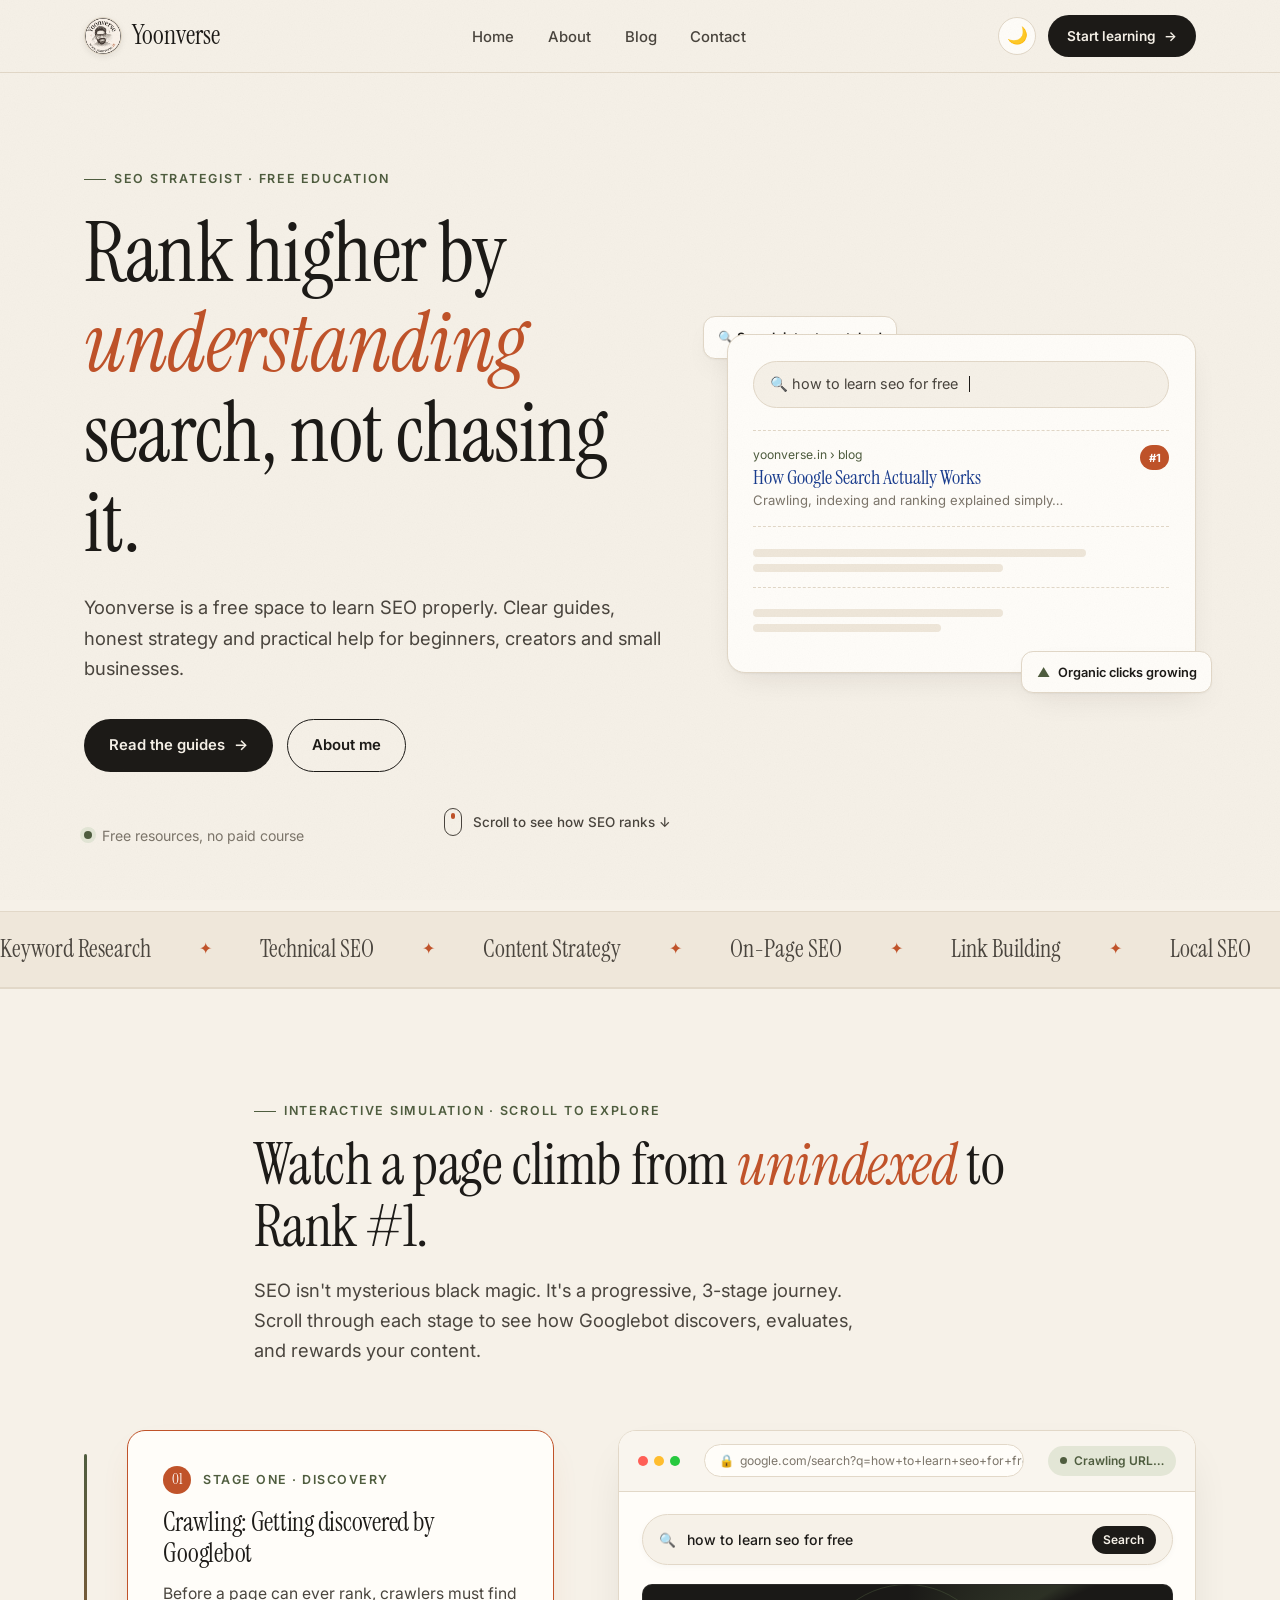
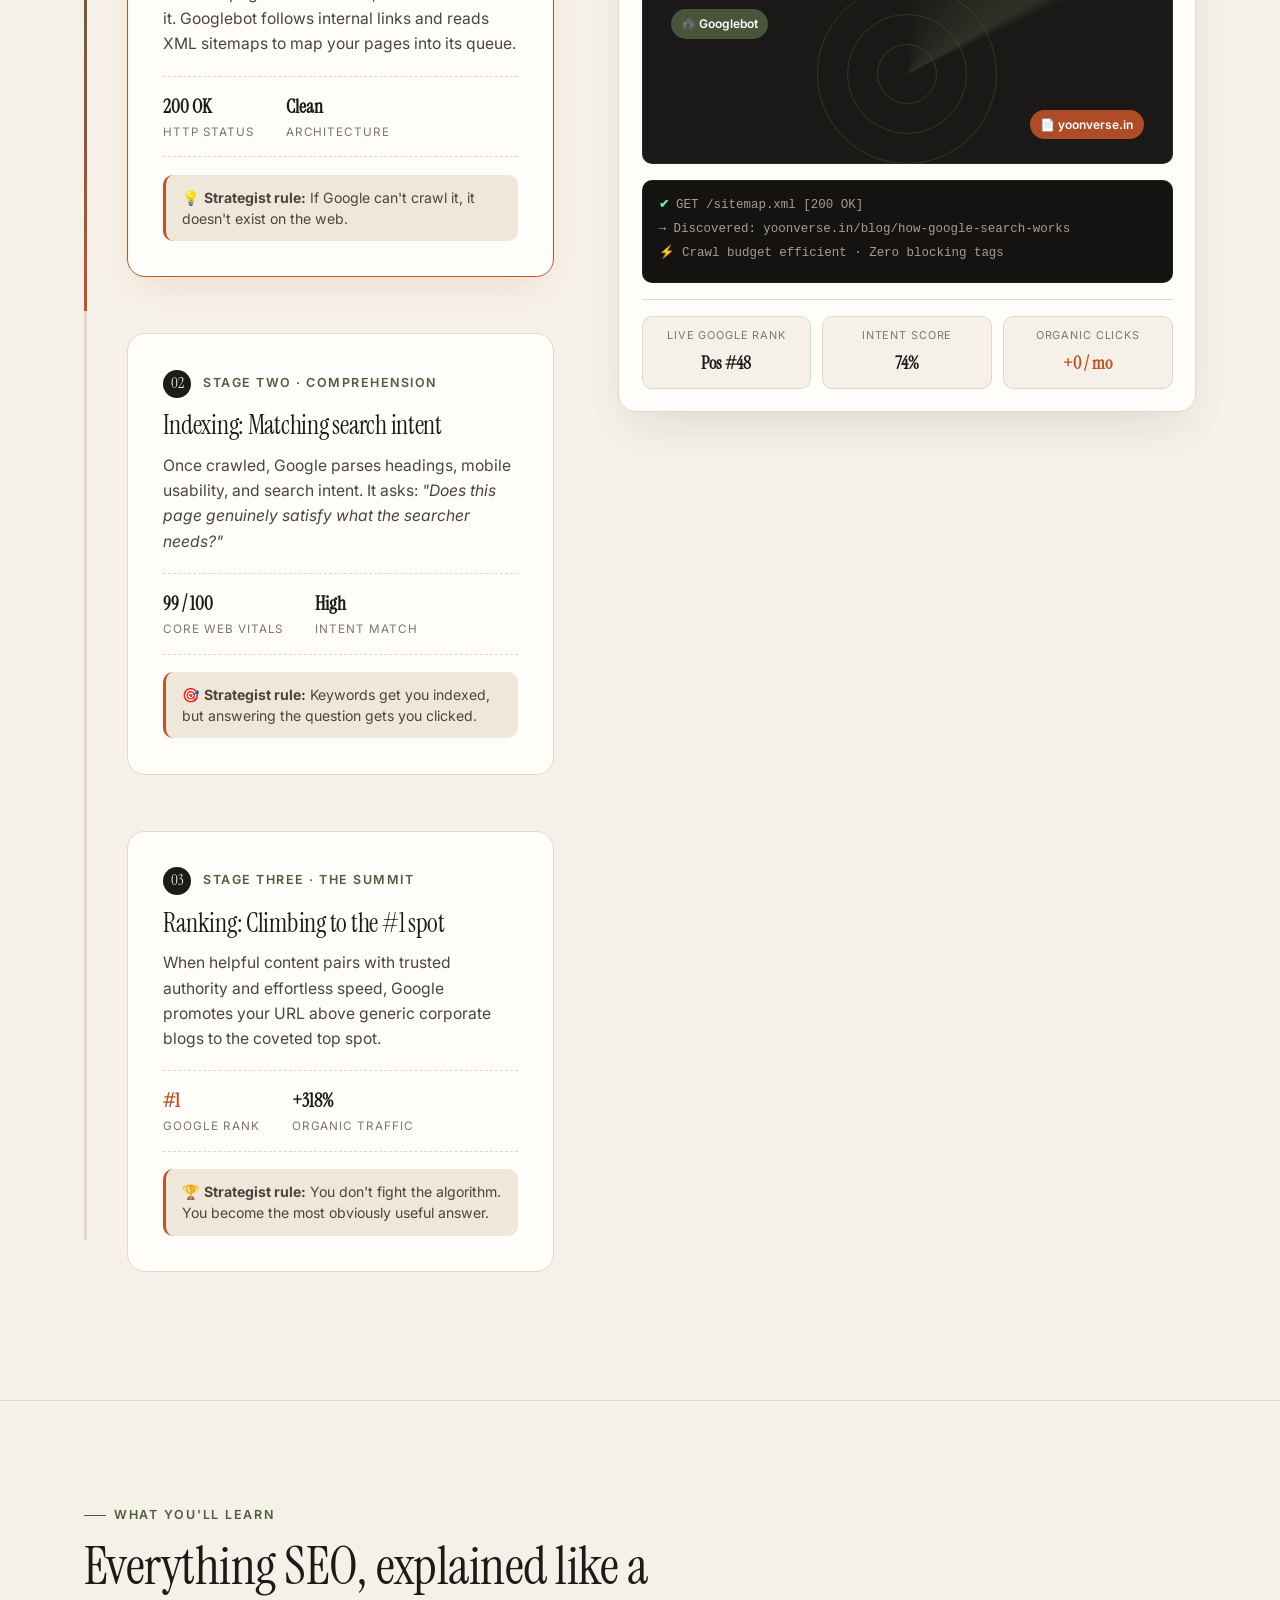
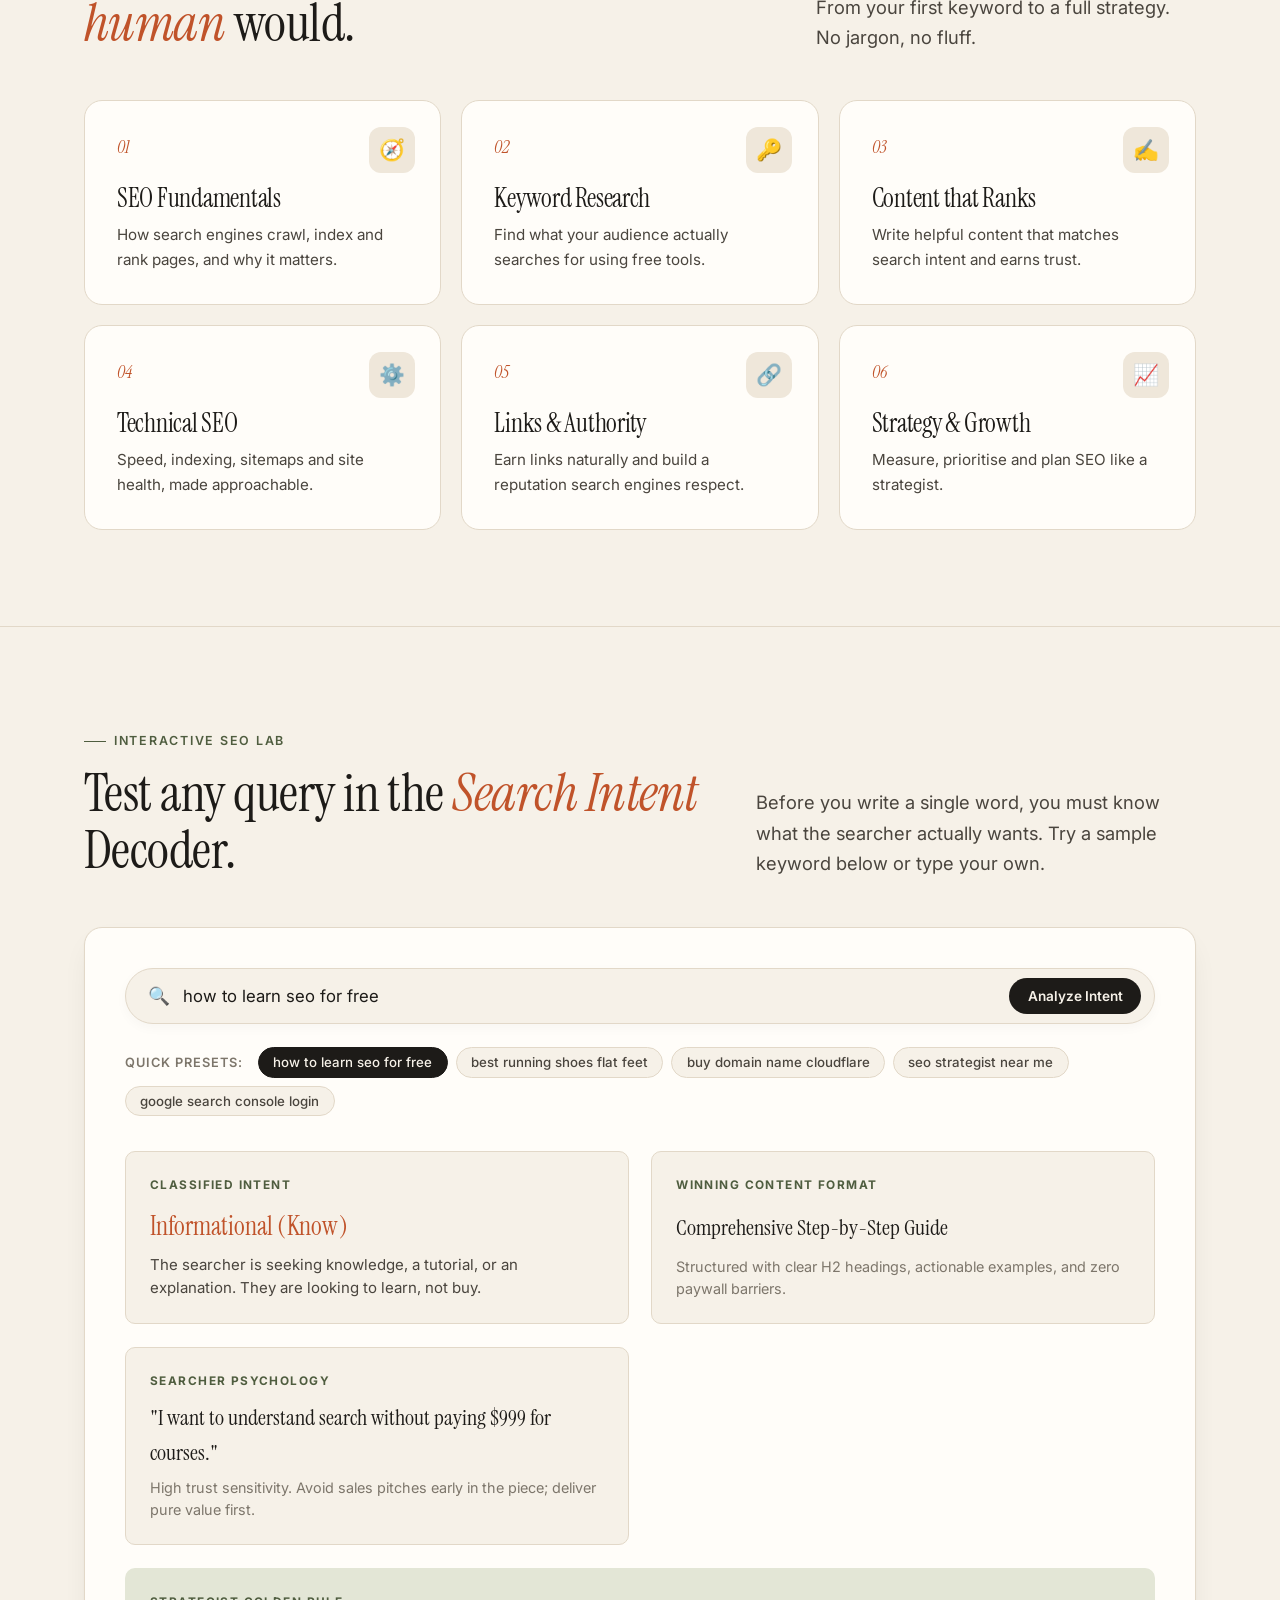
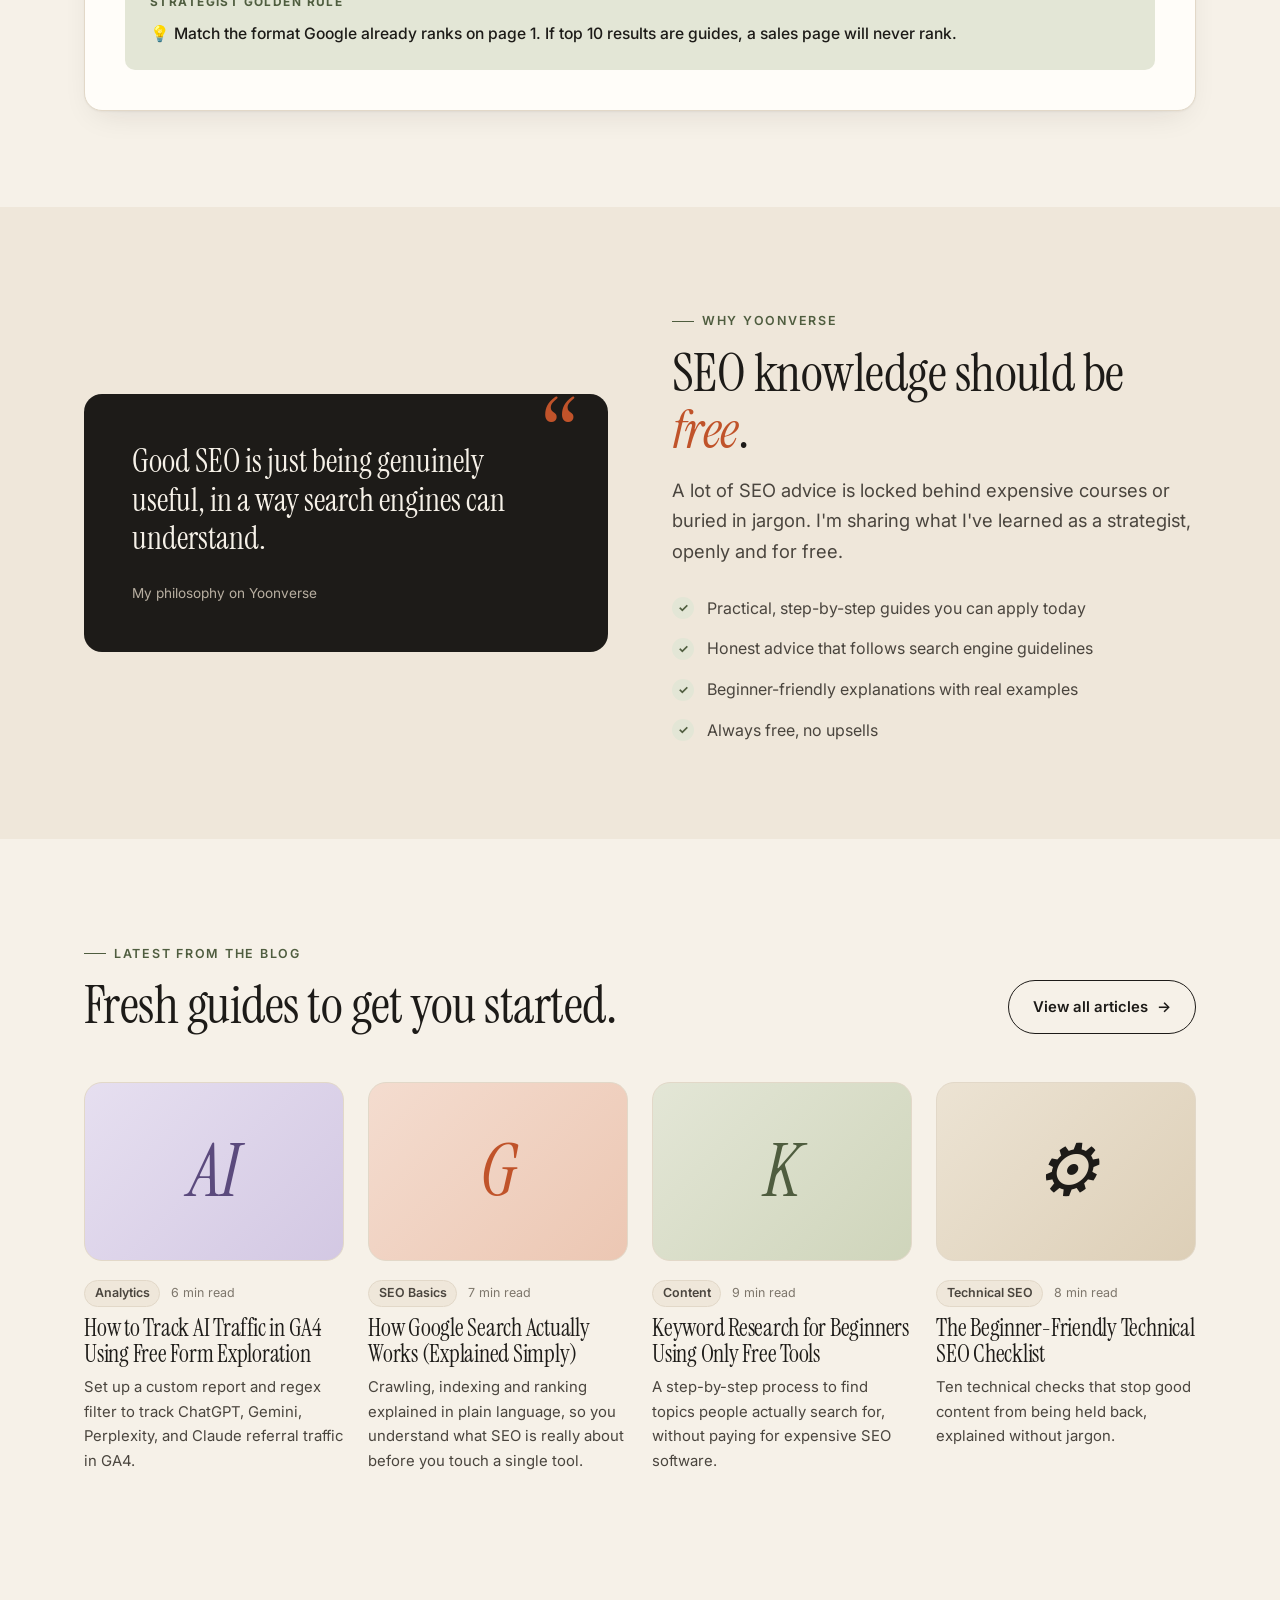
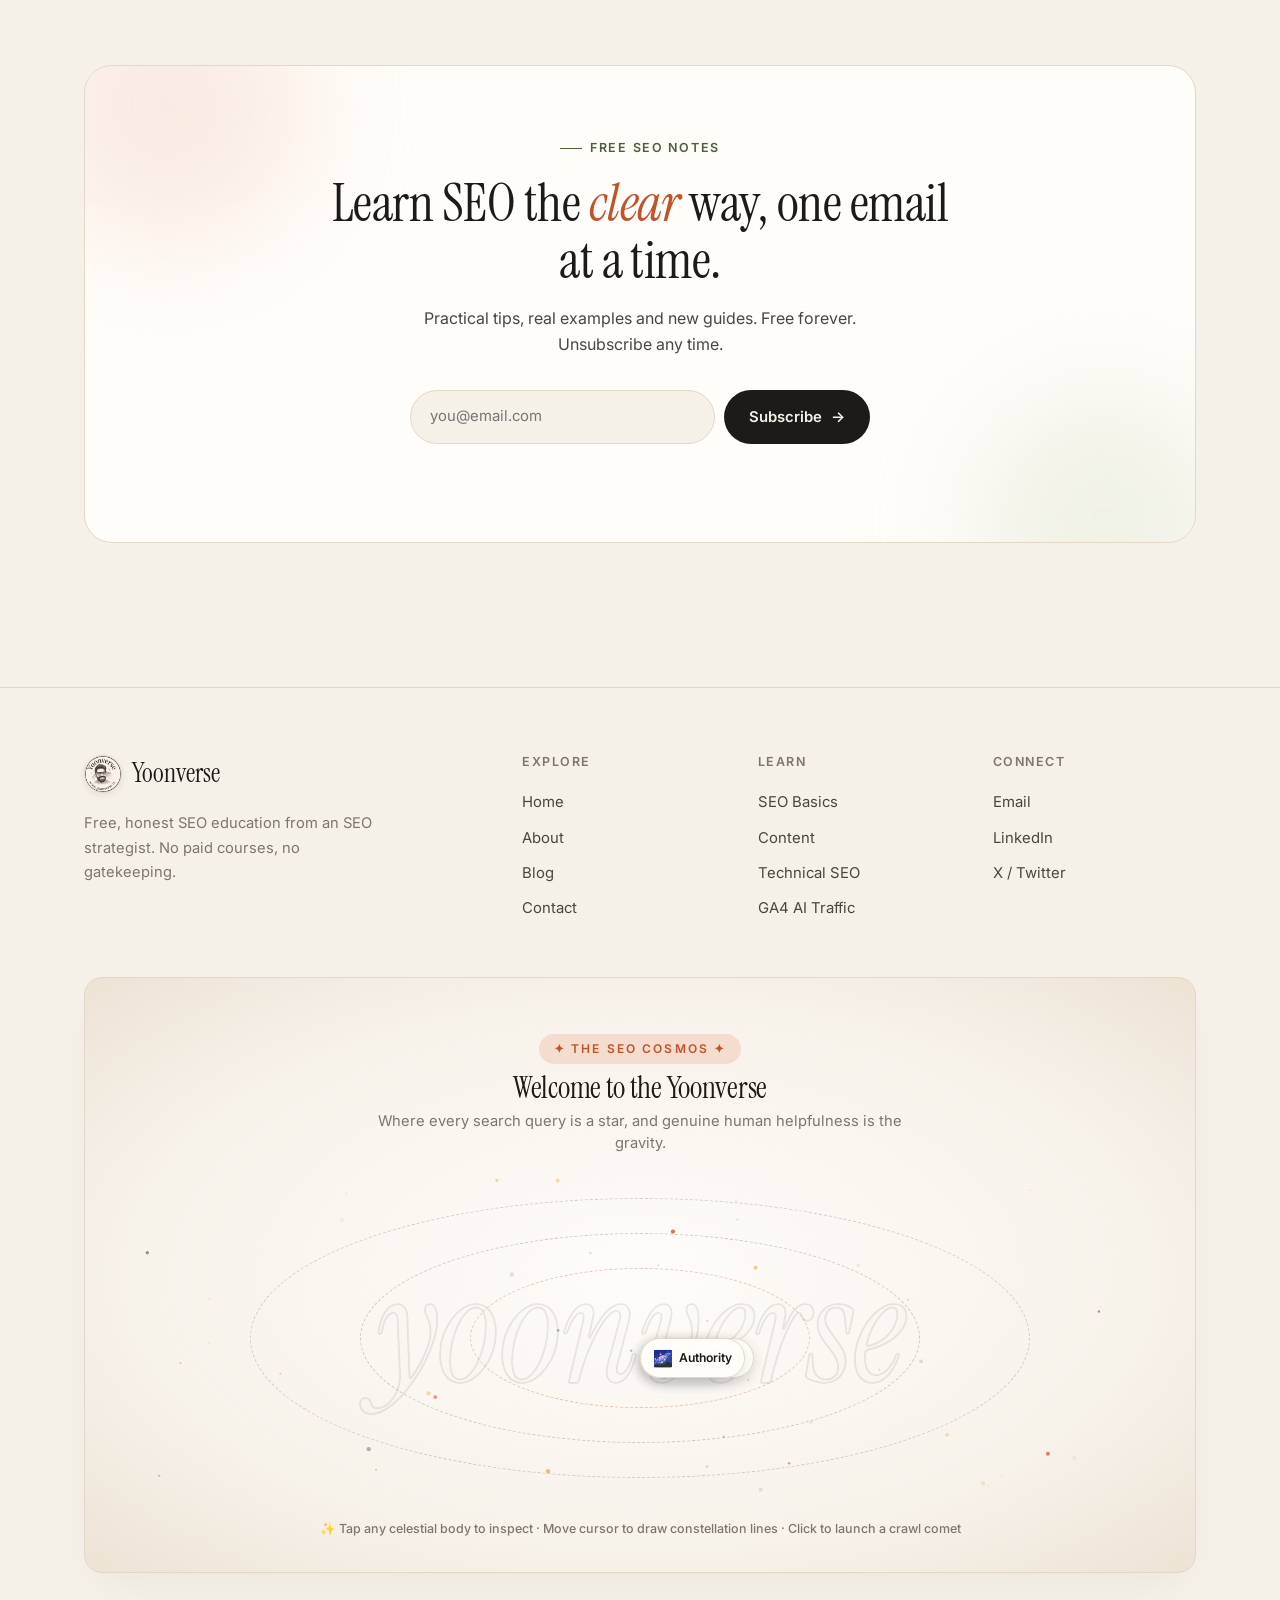
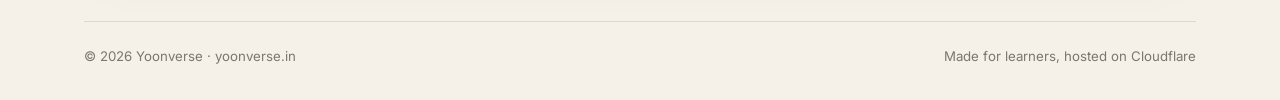
==== index.html @ f1d1ea91 "Yoonverse site with GA4 AI traffic guide" ====
<!DOCTYPE html>
<html lang="en">

<head>
  <meta charset="UTF-8">
  <meta name="viewport" content="width=device-width, initial-scale=1.0">
  <title>Yoonverse | Free SEO Education by an SEO Strategist</title>
  <meta name="description"
    content="Learn SEO for free with clear, practical guides on keyword research, content, technical SEO and strategy from an SEO strategist.">
  <link rel="canonical" href="https://yoonverse.in/">
  <meta name="robots" content="index, follow">
  <meta name="theme-color" content="#f6f1e8">
  <meta property="og:type" content="website">
  <meta property="og:site_name" content="Yoonverse">
  <meta property="og:title" content="Yoonverse | Free SEO Education by an SEO Strategist">
  <meta property="og:description"
    content="Learn SEO for free with clear, practical guides on keyword research, content, technical SEO and strategy from an SEO strategist.">
  <meta property="og:url" content="https://yoonverse.in/">
  <meta name="twitter:card" content="summary_large_image">
  <link rel="icon" href="/favicon.ico" sizes="any">
  <link rel="icon" href="/favicon-32x32.png" type="image/png">
  <link rel="apple-touch-icon" href="/apple-touch-icon.png">
  <meta property="og:image" content="https://yoonverse.in/yoonverse.png">
  <link rel="preconnect" href="https://fonts.googleapis.com">
  <link rel="preconnect" href="https://fonts.gstatic.com" crossorigin>
  <link
    href="https://fonts.googleapis.com/css2?family=Instrument+Serif:ital@0;1&family=Inter:wght@400;500;600;700&display=swap"
    rel="stylesheet">
  <link rel="stylesheet" href="/style.css?v=3.0">
  <script>(function () { try { const t = localStorage.getItem('yoonverse_theme'); if (t === 'dark' || (!t && window.matchMedia('(prefers-color-scheme:dark)').matches)) { document.documentElement.setAttribute('data-theme', 'dark'); } } catch (e) { } })();</script>
  <script
    type="application/ld+json">{"@context":"https://schema.org","@type":"WebSite","name":"Yoonverse","url":"https://yoonverse.in","description":"Free SEO education and guides."}</script>
</head>

<body>
  <header class="site-header">
    <nav class="container nav" aria-label="Main">
      <a href="/" class="logo" id="logo"><img src="/yoonverse.webp" alt="Yoonverse" class="logo-img" width="38"
          height="38"
          style="width:38px;height:38px;max-width:38px;max-height:38px;border-radius:50%;object-fit:cover;display:inline-block;vertical-align:middle;border:1px solid var(--line);box-shadow:0 2px 6px rgba(29,27,24,.08);">Yoonverse</a>
      <ul class="nav-links">
        <li><a href="/">Home</a></li>
        <li><a href="/about">About</a></li>
        <li><a href="/blog/">Blog</a></li>
        <li><a href="/contact">Contact</a></li>
        <li class="mobile-cta-item"><a href="/blog/" class="mobile-menu-cta">Start learning →</a></li>
      </ul>
      <div class="nav-actions">
        <button class="theme-btn" id="themeBtn" aria-label="Toggle dark mode" title="Toggle theme"><span
            class="theme-icon">🌙</span></button>
        <a href="/blog/" class="btn btn-dark btn-sm" id="nav-cta">Start learning <span class="arrow">→</span></a>
        <button class="menu-btn" aria-label="Open menu" aria-expanded="false"><span></span><span></span></button>
      </div>
    </nav>
  </header>
  <main>
    <section class="hero">
      <div class="container hero-grid">
        <div>
          <span class="eyebrow reveal">SEO strategist · Free education</span>
          <h1 class="reveal d1">Rank higher by <em class="accent">understanding</em> search, not chasing it.</h1>
          <p class="lead reveal d2">Yoonverse is a free space to learn SEO properly. Clear guides, honest strategy and
            practical help for beginners, creators and small businesses.</p>
          <div class="hero-actions reveal d3">
            <a href="/blog/" class="btn btn-dark" id="hero-read-btn">Read the guides <span class="arrow">→</span></a>
            <a href="/about" class="btn btn-line" id="hero-about-btn">About me</a>
          </div>
          <div class="hero-subrow reveal d3">
            <p class="hero-note"><span class="dot-live"></span>Free resources, no paid course</p>
            <a href="#how-seo-works" class="hero-scroll-cue" id="heroScrollCue">
              <span class="cue-pill"><span class="cue-dot"></span></span>
              <span>Scroll to see how SEO ranks ↓</span>
            </a>
          </div>
        </div>
        <div class="reveal d2" style="position:relative">
          <div class="float-chip c1" id="floatChip1">🔍 Search intent: matched</div>
          <div class="serp" id="heroSerp" aria-hidden="true">
            <div class="serp-search">🔍 how to learn seo for free<span class="cursor"></span></div>
            <div class="serp-result top"><span class="rank-badge">#1</span>
              <div class="serp-url">yoonverse.in › blog</div>
              <div class="serp-title">How Google Search Actually Works</div>
              <div class="serp-desc">Crawling, indexing and ranking explained simply…</div>
            </div>
            <div class="serp-result">
              <div class="serp-bar w80"></div>
              <div class="serp-bar w60"></div>
            </div>
            <div class="serp-result">
              <div class="serp-bar w60"></div>
              <div class="serp-bar w45"></div>
            </div>
          </div>
          <div class="float-chip c2" id="floatChip2"><span class="up">▲</span> Organic clicks growing</div>
        </div>
      </div>
    </section>

    <div class="marquee" aria-hidden="true">
      <div class="marquee-track">
        <span>Keyword Research</span><span>Technical SEO</span><span>Content Strategy</span><span>On-Page
          SEO</span><span>Link Building</span><span>Local SEO</span><span>Search Console</span><span>Core Web
          Vitals</span><span>Keyword Research</span><span>Technical SEO</span><span>Content Strategy</span><span>On-Page
          SEO</span><span>Link Building</span><span>Local SEO</span><span>Search Console</span><span>Core Web
          Vitals</span>
      </div>
    </div>

    <!-- ---------- INTERACTIVE SCROLL JOURNEY ---------- -->
    <section class="scroll-journey" id="how-seo-works">
      <div class="container journey-intro">
        <div class="journey-header reveal">
          <span class="eyebrow">Interactive Simulation · Scroll to explore</span>
          <h2>Watch a page climb from <em class="accent">unindexed</em> to Rank #1.</h2>
          <p class="lead">SEO isn't mysterious black magic. It's a progressive, 3-stage journey. Scroll through each
            stage to see how Googlebot discovers, evaluates, and rewards your content.</p>
        </div>
      </div>

      <div class="journey-wrapper">
        <div class="container journey-sticky-grid">
          <!-- Left side: Narrative steps that scroll past -->
          <div class="journey-steps" id="journeySteps">
            <div class="journey-progress-rail" aria-hidden="true">
              <div class="journey-progress-bar" id="journeyRailBar"></div>
            </div>

            <div class="journey-step is-active" data-step="1">
              <div class="step-badge-row">
                <span class="step-num-badge">01</span>
                <span class="step-label">Stage One · Discovery</span>
              </div>
              <h3>Crawling: Getting discovered by Googlebot</h3>
              <p>Before a page can ever rank, crawlers must find it. Googlebot follows internal links and reads XML
                sitemaps to map your pages into its queue.</p>
              <div class="step-stats">
                <div class="step-stat"><span class="stat-val">200 OK</span><span class="stat-lbl">HTTP Status</span>
                </div>
                <div class="step-stat"><span class="stat-val">Clean</span><span class="stat-lbl">Architecture</span>
                </div>
              </div>
              <div class="step-takeaway">💡 <strong>Strategist rule:</strong> If Google can't crawl it, it doesn't exist
                on the web.</div>
            </div>

            <div class="journey-step" data-step="2">
              <div class="step-badge-row">
                <span class="step-num-badge">02</span>
                <span class="step-label">Stage Two · Comprehension</span>
              </div>
              <h3>Indexing: Matching search intent</h3>
              <p>Once crawled, Google parses headings, mobile usability, and search intent. It asks: <em>"Does this page
                  genuinely satisfy what the searcher needs?"</em></p>
              <div class="step-stats">
                <div class="step-stat"><span class="stat-val">99 / 100</span><span class="stat-lbl">Core Web
                    Vitals</span></div>
                <div class="step-stat"><span class="stat-val">High</span><span class="stat-lbl">Intent Match</span>
                </div>
              </div>
              <div class="step-takeaway">🎯 <strong>Strategist rule:</strong> Keywords get you indexed, but answering
                the question gets you clicked.</div>
            </div>

            <div class="journey-step" data-step="3">
              <div class="step-badge-row">
                <span class="step-num-badge">03</span>
                <span class="step-label">Stage Three · The Summit</span>
              </div>
              <h3>Ranking: Climbing to the #1 spot</h3>
              <p>When helpful content pairs with trusted authority and effortless speed, Google promotes your URL above
                generic corporate blogs to the coveted top spot.</p>
              <div class="step-stats">
                <div class="step-stat highlight"><span class="stat-val">#1</span><span class="stat-lbl">Google
                    Rank</span></div>
                <div class="step-stat"><span class="stat-val">+318%</span><span class="stat-lbl">Organic Traffic</span>
                </div>
              </div>
              <div class="step-takeaway">🏆 <strong>Strategist rule:</strong> You don't fight the algorithm. You become
                the most obviously useful answer.</div>
            </div>
          </div>

          <!-- Right side: Sticky interactive mockup that transforms smoothly as you scroll -->
          <div class="journey-sticky-viewport">
            <div class="sim-card" id="simCard" data-stage="1">
              <!-- Window Chrome -->
              <div class="sim-header">
                <div class="sim-dots"><span></span><span></span><span></span></div>
                <div class="sim-address-bar">
                  <span class="sim-lock">🔒</span>
                  <span class="sim-host">google.com/search?q=how+to+learn+seo+for+free</span>
                </div>
                <div class="sim-status-pill" id="simStatusPill">
                  <span class="pulse-dot"></span> <span id="simStatusText">Crawling URL…</span>
                </div>
              </div>

              <!-- Simulation Body -->
              <div class="sim-body">
                <!-- Search Query Box -->
                <div class="sim-search-input">
                  <span class="sim-search-icon">🔍</span>
                  <span class="sim-query-text" id="simQueryText">how to learn seo for free</span>
                  <span class="sim-search-btn">Search</span>
                </div>

                <!-- Stage 1 View: Crawl Radar / Log -->
                <div class="sim-stage-view stage-1-view">
                  <div class="radar-scan">
                    <div class="radar-circle rc1"></div>
                    <div class="radar-circle rc2"></div>
                    <div class="radar-circle rc3"></div>
                    <div class="radar-sweep"></div>
                    <div class="radar-node node-spider">🕷️ Googlebot</div>
                    <div class="radar-node node-url">📄 yoonverse.in</div>
                  </div>
                  <div class="sim-log-terminal">
                    <div class="terminal-line"><span class="t-green">✔</span> GET /sitemap.xml [200 OK]</div>
                    <div class="terminal-line"><span class="t-blue">→</span> Discovered:
                      yoonverse.in/blog/how-google-search-works</div>
                    <div class="terminal-line"><span class="t-accent">⚡</span> Crawl budget efficient · Zero blocking
                      tags</div>
                  </div>
                </div>

                <!-- Stage 2 & 3 View: Dynamic SERP Ladder -->
                <div class="sim-stage-view stage-serp-view">
                  <div class="serp-ladder" id="serpLadder">
                    <!-- Competitor 1 -->
                    <div class="serp-item comp-1" id="serpComp1">
                      <span class="ladder-rank">#1</span>
                      <div class="ladder-content">
                        <span class="ladder-url">expensivecourse.com › buy-seo</span>
                        <span class="ladder-title">Paid SEO Course — $999 Certification</span>
                        <span class="ladder-snippet">Learn SEO through our paid video library…</span>
                      </div>
                    </div>

                    <!-- YOONVERSE CARD (Dynamic Climber) -->
                    <div class="serp-item yoon-item" id="serpYoonItem">
                      <div class="climb-badge" id="climbBadge">Rising ↑</div>
                      <span class="ladder-rank yoon-rank" id="yoonRankNum">#48</span>
                      <div class="ladder-content">
                        <div class="yoon-brand-row">
                          <img src="/yoonverse.webp" alt="Yoonverse" class="sim-favicon" width="16" height="16"
                            style="width:16px;height:16px;max-width:16px;max-height:16px;border-radius:50%;object-fit:cover;display:inline-block;vertical-align:middle;">
                          <span class="ladder-url highlight">yoonverse.in › blog</span>
                        </div>
                        <span class="ladder-title yoon-title">How Google Search Actually Works (Free Guide)</span>
                        <span class="ladder-snippet">Clear, honest SEO education from an SEO strategist. No paid
                          courses, no gatekeeping. Practical steps from crawling to #1.</span>
                        <div class="yoon-metrics-bar" id="yoonMetricsBar">
                          <span class="metric-chip">Free forever</span>
                          <span class="metric-chip">Intent matched</span>
                          <span class="metric-chip gold-chip">★ Featured Snippet</span>
                        </div>
                      </div>
                    </div>

                    <!-- Competitor 2 -->
                    <div class="serp-item comp-2" id="serpComp2">
                      <span class="ladder-rank">#2</span>
                      <div class="ladder-content">
                        <span class="ladder-url">genericagency.net › what-is-seo</span>
                        <span class="ladder-title">What is SEO? Generic Overview</span>
                        <span class="ladder-snippet">SEO stands for search engine optimization…</span>
                      </div>
                    </div>
                  </div>
                </div>

                <!-- Floating Live Rank Banner -->
                <div class="sim-footer-metrics">
                  <div class="sim-metric-cell">
                    <span class="sim-m-label">Live Google Rank</span>
                    <span class="sim-m-val" id="metricRank">Pos #48</span>
                  </div>
                  <div class="sim-metric-cell">
                    <span class="sim-m-label">Intent Score</span>
                    <span class="sim-m-val" id="metricIntent">88%</span>
                  </div>
                  <div class="sim-metric-cell">
                    <span class="sim-m-label">Organic Clicks</span>
                    <span class="sim-m-val highlight" id="metricClicks">+0 / mo</span>
                  </div>
                </div>
              </div>
            </div>
          </div>
        </div>
      </div>
    </section>

    <section class="section">
      <div class="container">
        <div class="section-head">
          <div><span class="eyebrow">What you'll learn</span>
            <h2 class="reveal">Everything SEO, explained like a <em class="accent">human</em> would.</h2>
          </div>
          <p class="lead reveal" style="max-width:380px">From your first keyword to a full strategy. No jargon, no
            fluff.</p>
        </div>
        <div class="topics">
          <article class="topic reveal d1"><span class="topic-num">01</span>
            <div class="topic-icon">🧭</div>
            <h3>SEO Fundamentals</h3>
            <p>How search engines crawl, index and rank pages, and why it matters.</p>
          </article>
          <article class="topic reveal d2"><span class="topic-num">02</span>
            <div class="topic-icon">🔑</div>
            <h3>Keyword Research</h3>
            <p>Find what your audience actually searches for using free tools.</p>
          </article>
          <article class="topic reveal d3"><span class="topic-num">03</span>
            <div class="topic-icon">✍️</div>
            <h3>Content that Ranks</h3>
            <p>Write helpful content that matches search intent and earns trust.</p>
          </article>
          <article class="topic reveal d1"><span class="topic-num">04</span>
            <div class="topic-icon">⚙️</div>
            <h3>Technical SEO</h3>
            <p>Speed, indexing, sitemaps and site health, made approachable.</p>
          </article>
          <article class="topic reveal d2"><span class="topic-num">05</span>
            <div class="topic-icon">🔗</div>
            <h3>Links & Authority</h3>
            <p>Earn links naturally and build a reputation search engines respect.</p>
          </article>
          <article class="topic reveal d3"><span class="topic-num">06</span>
            <div class="topic-icon">📈</div>
            <h3>Strategy & Growth</h3>
            <p>Measure, prioritise and plan SEO like a strategist.</p>
          </article>
        </div>
      </div>
    </section>

    <!-- ---------- SEARCH INTENT DECODER LAB ---------- -->
    <section class="section intent-lab-section" id="intent-decoder">
      <div class="container">
        <div class="section-head">
          <div>
            <span class="eyebrow">Interactive SEO Lab</span>
            <h2 class="reveal">Test any query in the <em class="accent">Search Intent</em> Decoder.</h2>
          </div>
          <p class="lead reveal" style="max-width:440px">Before you write a single word, you must know what the searcher
            actually wants. Try a sample keyword below or type your own.</p>
        </div>

        <div class="intent-lab-card reveal">
          <div class="intent-search-box">
            <span class="intent-search-icon">🔍</span>
            <input type="text" id="intentInput"
              placeholder="Type a keyword: e.g. best running shoes, how to learn seo, buy domain..."
              value="how to learn seo for free" aria-label="Keyword to analyze">
            <button class="btn btn-dark btn-sm" id="analyzeIntentBtn" type="button">Analyze Intent</button>
          </div>

          <div class="intent-presets">
            <span class="presets-lbl">Quick Presets:</span>
            <button type="button" class="preset-chip active" data-q="how to learn seo for free">how to learn seo for
              free</button>
            <button type="button" class="preset-chip" data-q="best running shoes flat feet">best running shoes flat
              feet</button>
            <button type="button" class="preset-chip" data-q="buy domain name cloudflare">buy domain name
              cloudflare</button>
            <button type="button" class="preset-chip" data-q="seo strategist near me">seo strategist near me</button>
            <button type="button" class="preset-chip" data-q="google search console login">google search console
              login</button>
          </div>

          <div class="intent-result-grid" id="intentResult">
            <div class="intent-card intent-type-card">
              <span class="card-eyebrow">Classified Intent</span>
              <div class="intent-badge-lg" id="intentBadge">Informational (Know)</div>
              <p class="intent-summary" id="intentSummary">The searcher is seeking knowledge, a tutorial, or an
                explanation. They are looking to learn, not buy.</p>
            </div>

            <div class="intent-card">
              <span class="card-eyebrow">Winning Content Format</span>
              <h4 class="card-title" id="intentFormat">Comprehensive Step-by-Step Guide</h4>
              <p class="card-desc" id="intentFormatDesc">Structured with clear H2 headings, actionable examples, and
                zero paywall barriers.</p>
            </div>

            <div class="intent-card">
              <span class="card-eyebrow">Searcher Psychology</span>
              <h4 class="card-title" id="intentPsychology">"I want to understand search without paying $999 for
                courses."</h4>
              <p class="card-desc" id="intentPsychologyDesc">High trust sensitivity. Avoid sales pitches early in the
                piece; deliver pure value first.</p>
            </div>

            <div class="intent-card intent-strat-card">
              <span class="card-eyebrow">Strategist Golden Rule</span>
              <div class="strat-tip" id="intentStratTip">💡 Match the format Google already ranks on page 1. If top 10
                results are guides, a sales page will never rank.</div>
            </div>
          </div>
        </div>
      </div>
    </section>

    <section class="section" style="background:var(--bg-soft)">
      <div class="container split">
        <div class="quote-card reveal">
          <blockquote>Good SEO is just being genuinely useful, in a way search engines can understand.</blockquote>
          <cite>My philosophy on Yoonverse</cite>
        </div>
        <div class="reveal d1">
          <span class="eyebrow">Why Yoonverse</span>
          <h2 style="margin-top:.8rem">SEO knowledge should be <em class="accent">free</em>.</h2>
          <p class="lead" style="margin-top:1rem">A lot of SEO advice is locked behind expensive courses or buried in
            jargon. I'm sharing what I've learned as a strategist, openly and for free.</p>
          <ul class="checklist">
            <li>Practical, step-by-step guides you can apply today</li>
            <li>Honest advice that follows search engine guidelines</li>
            <li>Beginner-friendly explanations with real examples</li>
            <li>Always free, no upsells</li>
          </ul>
        </div>
      </div>
    </section>

    <section class="section">
      <div class="container">
        <div class="section-head">
          <div><span class="eyebrow">Latest from the blog</span>
            <h2 class="reveal">Fresh guides to get you started.</h2>
          </div>
          <a href="/blog/" class="btn btn-line" id="home-all-posts">View all articles <span class="arrow">→</span></a>
        </div>
        <div class="posts">
          <a href="/blog/how-to-track-ai-traffic-in-ga4" class="post-card reveal d1" data-cat="analytics">
            <div class="post-thumb t4"><span class="glyph">AI</span></div>
            <div class="post-meta"><span class="tag">Analytics</span><span>6 min read</span></div>
            <h3>How to Track AI Traffic in GA4 Using Free Form Exploration</h3>
            <p>Set up a custom report and regex filter to track ChatGPT, Gemini, Perplexity, and Claude referral traffic in GA4.</p>
          </a>
          <a href="/blog/how-google-search-works" class="post-card reveal d2" data-cat="basics">
            <div class="post-thumb t1"><span class="glyph">G</span></div>
            <div class="post-meta"><span class="tag">SEO Basics</span><span>7 min read</span></div>
            <h3>How Google Search Actually Works (Explained Simply)</h3>
            <p>Crawling, indexing and ranking explained in plain language, so you understand what SEO is really about
              before you touch a single tool.</p>
          </a>
          <a href="/blog/keyword-research-for-beginners" class="post-card reveal d3" data-cat="content">
            <div class="post-thumb t2"><span class="glyph">K</span></div>
            <div class="post-meta"><span class="tag">Content</span><span>9 min read</span></div>
            <h3>Keyword Research for Beginners Using Only Free Tools</h3>
            <p>A step-by-step process to find topics people actually search for, without paying for expensive SEO
              software.</p>
          </a>
          <a href="/blog/technical-seo-checklist" class="post-card reveal d4" data-cat="technical">
            <div class="post-thumb t3"><span class="glyph">⚙</span></div>
            <div class="post-meta"><span class="tag">Technical SEO</span><span>8 min read</span></div>
            <h3>The Beginner-Friendly Technical SEO Checklist</h3>
            <p>Ten technical checks that stop good content from being held back, explained without jargon.</p>
          </a>
        </div>
      </div>
    </section>

    <section class="section">
      <div class="container">
        <div class="cta reveal">
          <span class="eyebrow">Free SEO notes</span>
          <h2>Learn SEO the <em class="accent">clear</em> way, one email at a time.</h2>
          <p>Practical tips, real examples and new guides. Free forever. Unsubscribe any time.</p>
          <form class="subscribe" data-mailto="hello@yoonverse.in" id="subscribe-form">
            <input type="hidden" name="subject" value="Subscribe me to Yoonverse SEO notes">
            <input type="email" name="email" placeholder="you@email.com" required aria-label="Email address"
              id="subscribe-email">
            <button class="btn btn-dark" type="submit" id="subscribe-btn">Subscribe <span
                class="arrow">→</span></button>
          </form>
          <div class="form-msg"></div>
        </div>
      </div>
    </section>
  </main>
  <footer class="site-footer">
    <div class="container">
      <div class="footer-grid">
        <div>
          <a href="/" class="logo"><img src="/yoonverse.webp" alt="Yoonverse" class="logo-img" width="38" height="38"
              style="width:38px;height:38px;max-width:38px;max-height:38px;border-radius:50%;object-fit:cover;display:inline-block;vertical-align:middle;border:1px solid var(--line);box-shadow:0 2px 6px rgba(29,27,24,.08);">Yoonverse</a>
          <p>Free, honest SEO education from an SEO strategist. No paid courses, no gatekeeping.</p>
        </div>
        <div>
          <h4>Explore</h4>
          <ul>
            <li><a href="/">Home</a></li>
            <li><a href="/about">About</a></li>
            <li><a href="/blog/">Blog</a></li>
            <li><a href="/contact">Contact</a></li>
          </ul>
        </div>
        <div>
          <h4>Learn</h4>
          <ul>
            <li><a href="/blog/how-google-search-works">SEO Basics</a></li>
            <li><a href="/blog/keyword-research-for-beginners">Content</a></li>
            <li><a href="/blog/technical-seo-checklist">Technical SEO</a></li>
            <li><a href="/blog/how-to-track-ai-traffic-in-ga4">GA4 AI Traffic</a></li>
          </ul>
        </div>
        <div>
          <h4>Connect</h4>
          <ul>
            <li><a href="mailto:hello@yoonverse.in">Email</a></li>
            <li><a href="https://www.linkedin.com/" target="_blank" rel="noopener">LinkedIn</a></li>
            <li><a href="https://x.com/" target="_blank" rel="noopener">X / Twitter</a></li>
          </ul>
        </div>
      </div>
      <!-- THE SEO COSMOS (UNIVERSE OF SEO) -->
      <div class="seo-cosmos-zone" id="seoCosmos">
        <div class="cosmos-header">
          <span class="cosmos-badge">✦ The SEO Cosmos ✦</span>
          <h3 class="cosmos-title">Welcome to the Yoonverse</h3>
          <p class="cosmos-caption">Where every search query is a star, and genuine human helpfulness is the gravity.
          </p>
        </div>

        <div class="cosmos-stage">
          <!-- Interactive Canvas for stars, constellation web, and comets -->
          <canvas class="cosmos-canvas" id="cosmosCanvas"></canvas>

          <!-- Orbital Ring Tracks -->
          <div class="cosmos-orbit orbit-1" aria-hidden="true"></div>
          <div class="cosmos-orbit orbit-2" aria-hidden="true"></div>
          <div class="cosmos-orbit orbit-3" aria-hidden="true"></div>

          <!-- Orbiting SEO Celestial Bodies -->
          <div class="celestial-body planet-intent" data-name="Search Intent"
            data-desc="The gravitational core of modern SEO. Search engines reward whatever answers the human question best."
            tabindex="0">
            <span class="body-icon">🪐</span>
            <span class="body-tag">Intent</span>
          </div>

          <div class="celestial-body planet-bot" data-name="Googlebot Explorer"
            data-desc="Orbiting the web 24/7, traversing sitemaps and following internal links." tabindex="0">
            <span class="body-icon">🛰️</span>
            <span class="body-tag">Googlebot</span>
          </div>

          <div class="celestial-body planet-vitals" data-name="Core Web Vitals"
            data-desc="The physics of speed: smooth LCP, low CLS, and instant INP keep visitors in orbit." tabindex="0">
            <span class="body-icon">⚡</span>
            <span class="body-tag">Web Vitals</span>
          </div>

          <div class="celestial-body planet-eeat" data-name="E-E-A-T Star"
            data-desc="Experience, Expertise, Authoritativeness & Trust radiating through every guide." tabindex="0">
            <span class="body-icon">☀️</span>
            <span class="body-tag">E-E-A-T</span>
          </div>

          <div class="celestial-body planet-authority" data-name="Topical Authority"
            data-desc="Interconnected guides forming an inescapable cluster of search relevance." tabindex="0">
            <span class="body-icon">🌌</span>
            <span class="body-tag">Authority</span>
          </div>

          <!-- The Grand Galactic Core Wordmark with Liquid Flow -->
          <div class="big-word-cosmic" id="cosmicWord">
            <canvas class="liquid-word-canvas" id="liquidWordCanvas"></canvas>
            <span class="cosmic-char">y</span><span class="cosmic-char">o</span><span class="cosmic-char">o</span><span
              class="cosmic-char">n</span><span class="cosmic-char">v</span><span class="cosmic-char">e</span><span
              class="cosmic-char">r</span><span class="cosmic-char">s</span><span class="cosmic-char">e</span>
          </div>

          <!-- Celestial Tooltip -->
          <div class="cosmos-tooltip" id="cosmosTooltip" aria-hidden="true">
            <span class="tooltip-chip">Cosmic SEO Entity</span>
            <strong class="tooltip-title">Search Intent</strong>
            <p class="tooltip-desc">The gravitational center of modern SEO.</p>
          </div>
        </div>

        <div class="cosmos-footer-bar">
          <span class="cosmos-hint"><span class="hint-sparkle">✨</span> Tap any celestial body to inspect · Move cursor
            to draw constellation lines · Click to launch a crawl comet</span>
        </div>
      </div>
      <div class="footer-bottom"><span>© <span data-year>2026</span> Yoonverse · yoonverse.in</span><span>Made for
          learners, hosted on Cloudflare</span></div>
    </div>
  </footer>
  <script src="/script.js?v=3.2" defer></script>
</body>

</html>
---- style.css ----
/* ==========================================================================
   Yoonverse — Editorial Beige Design System
   ========================================================================== */
:root {
  --bg: #f6f1e8;
  --bg-soft: #efe7da;
  --surface: #fffdf9;
  --ink: #1d1b18;
  --ink-soft: #4a453e;
  --muted: #7d766b;
  --line: #e2d8c8;
  --accent: #c0532a;
  --accent-soft: #f4dccf;
  --olive: #4f5d3f;
  --olive-soft: #e3e6d6;
  --serif: 'Instrument Serif', Georgia, serif;
  --sans: 'Inter', -apple-system, BlinkMacSystemFont, 'Segoe UI', sans-serif;
  --radius: 18px;
  --radius-sm: 10px;
  --shadow: 0 1px 2px rgba(29, 27, 24, .04), 0 12px 32px -12px rgba(29, 27, 24, .12);
  --ease: cubic-bezier(.16, 1, .3, 1);
  --max: 1160px;
}

[data-theme="dark"] {
  --bg: #141311;
  --bg-soft: #1d1b18;
  --surface: #1b1916;
  --ink: #f5eee3;
  --ink-soft: #c9c0b1;
  --muted: #8c8375;
  --line: #2b2721;
  --accent: #e26d42;
  --accent-soft: #382218;
  --olive: #92a97a;
  --olive-soft: #252e1d;
  --shadow: 0 1px 3px rgba(0, 0, 0, .4), 0 16px 36px -12px rgba(0, 0, 0, .6);
}

[data-theme="dark"] body::before {
  opacity: .12;
}

[data-theme="dark"] .seo-cosmos-zone {
  background: radial-gradient(ellipse at 50% 50%, #1c1a16 0%, #141311 70%, #0d0c0a 100%);
  border-color: #2b2721;
}

[data-theme="dark"] .big-word-cosmic {
  -webkit-text-stroke: 1.5px rgba(245, 238, 227, .22);
}

[data-theme="dark"] .sim-card {
  background: #191815;
  border-color: #2b2721;
}

[data-theme="dark"] .sim-header {
  background: #141311;
  border-color: #2b2721;
}

[data-theme="dark"] .sim-search-input {
  background: #1e1c19;
  border-color: #2b2721;
}

[data-theme="dark"] .serp-item {
  background: #1e1c19;
  border-color: #2b2721;
}

[data-theme="dark"] .sim-metric-cell {
  background: #1e1c19;
  border-color: #2b2721;
}

[data-theme="dark"] .radar-scan {
  border-color: #2b2721;
}

[data-theme="dark"] .celestial-body {
  background: rgba(27, 25, 22, .92);
  border-color: #2b2721;
}

[data-theme="dark"] .cosmos-tooltip {
  background: #1c1a17;
  border-color: #2b2721;
}

*,
*::before,
*::after {
  box-sizing: border-box;
  margin: 0;
  padding: 0;
}

html {
  scroll-behavior: smooth;
}

body {
  font-family: var(--sans);
  background: var(--bg);
  color: var(--ink);
  line-height: 1.65;
  -webkit-font-smoothing: antialiased;
  overflow-x: hidden;
}

img {
  max-width: 100%;
  display: block;
}

a {
  color: inherit;
}

::selection {
  background: var(--accent);
  color: #fff;
}

.container {
  max-width: var(--max);
  margin: 0 auto;
  padding: 0 1.5rem;
}

/* Grain overlay for a paper feel */
body::before {
  content: '';
  position: fixed;
  inset: 0;
  pointer-events: none;
  z-index: 999;
  opacity: .35;
  background-image: url("data:image/svg+xml,%3Csvg xmlns='http://www.w3.org/2000/svg' width='160' height='160'%3E%3Cfilter id='n'%3E%3CfeTurbulence type='fractalNoise' baseFrequency='.85' numOctaves='3'/%3E%3CfeColorMatrix values='0 0 0 0 0 0 0 0 0 0 0 0 0 0 0 0 0 0 .05 0'/%3E%3C/filter%3E%3Crect width='100%25' height='100%25' filter='url(%23n)'/%3E%3C/svg%3E");
}

/* ---------- Typography ---------- */
h1,
h2,
h3 {
  font-family: var(--serif);
  font-weight: 400;
  line-height: 1.08;
  letter-spacing: -.01em;
}

h1 {
  font-size: clamp(2.8rem, 6.5vw, 5.4rem);
}

h2 {
  font-size: clamp(2.1rem, 4.2vw, 3.3rem);
}

h3 {
  font-size: 1.6rem;
}

em.accent,
.accent {
  color: var(--accent);
  font-style: italic;
}

.eyebrow {
  display: inline-flex;
  align-items: center;
  gap: .5rem;
  font-size: .78rem;
  font-weight: 600;
  letter-spacing: .14em;
  text-transform: uppercase;
  color: var(--olive);
}

.eyebrow::before {
  content: '';
  width: 22px;
  height: 1px;
  background: currentColor;
}

.lead {
  font-size: 1.15rem;
  color: var(--ink-soft);
  max-width: 620px;
}

/* ---------- Header ---------- */
.site-header {
  position: relative;
  background: var(--bg);
  border-bottom: 1px solid var(--line);
}

.nav {
  display: flex;
  align-items: center;
  justify-content: space-between;
  height: 72px;
}

.logo {
  font-family: var(--serif);
  font-size: 1.65rem;
  text-decoration: none;
  display: flex;
  align-items: center;
  gap: .65rem;
}

.logo-mark {
  width: 30px;
  height: 30px;
  border-radius: 50%;
  background: var(--ink);
  color: var(--bg);
  display: grid;
  place-items: center;
  font-size: 1rem;
  font-family: var(--serif);
  font-style: italic;
}

.logo-img {
  width: 38px !important;
  height: 38px !important;
  max-width: 38px !important;
  max-height: 38px !important;
  border-radius: 50% !important;
  object-fit: cover !important;
  display: inline-block !important;
  vertical-align: middle !important;
  border: 1px solid var(--line);
  box-shadow: 0 2px 6px rgba(29, 27, 24, .08);
  flex-shrink: 0 !important;
}

.portrait-img {
  width: 100%;
  height: 100%;
  object-fit: contain;
  display: block;
  padding: 1.5rem;
}

.nav-links {
  display: flex;
  gap: 2.1rem;
  list-style: none;
}

.nav-links a {
  text-decoration: none;
  font-size: .93rem;
  font-weight: 500;
  color: var(--ink-soft);
  position: relative;
  transition: color .2s;
}

.nav-links a:hover,
.nav-links a.active {
  color: var(--ink);
}

.nav-links a.active::after,
.nav-links a:hover::after {
  content: '';
  position: absolute;
  left: 0;
  right: 0;
  bottom: -6px;
  height: 1.5px;
  background: var(--accent);
}

.menu-btn {
  display: none;
  background: none;
  border: 0;
  cursor: pointer;
  width: 44px;
  height: 44px;
  border-radius: 8px;
  position: relative;
  z-index: 1001;
  -webkit-tap-highlight-color: transparent;
}

.menu-btn span {
  display: block;
  width: 22px;
  height: 2px;
  background: var(--ink);
  margin: 5px auto;
  transition: transform .3s var(--ease), opacity .2s ease;
  border-radius: 2px;
}

.menu-btn[aria-expanded="true"] span:first-child {
  transform: translateY(3.5px) rotate(45deg);
}

.menu-btn[aria-expanded="true"] span:last-child {
  transform: translateY(-3.5px) rotate(-45deg);
}

.mobile-cta-item {
  display: none;
}

.nav-actions {
  display: flex;
  align-items: center;
  gap: .75rem;
}

.theme-btn {
  width: 38px;
  height: 38px;
  border-radius: 50%;
  border: 1px solid var(--line);
  background: var(--surface);
  color: var(--ink);
  cursor: pointer;
  display: grid;
  place-items: center;
  font-size: 1.05rem;
  transition: transform .2s var(--ease), border-color .2s, background .2s;
  -webkit-tap-highlight-color: transparent;
}

.theme-btn:hover {
  transform: scale(1.08);
  border-color: var(--ink);
}

/* ---------- Buttons ---------- */
.btn {
  display: inline-flex;
  align-items: center;
  gap: .55rem;
  padding: .85rem 1.5rem;
  border-radius: 999px;
  font-weight: 600;
  font-size: .93rem;
  text-decoration: none;
  border: 1px solid transparent;
  cursor: pointer;
  transition: transform .3s var(--ease), background .2s, box-shadow .3s;
  font-family: var(--sans);
}

.btn-dark {
  background: var(--ink);
  color: var(--bg);
}

.btn-dark:hover {
  transform: translateY(-2px);
  box-shadow: 0 10px 24px -10px rgba(29, 27, 24, .5);
}

.btn-line {
  border-color: var(--ink);
  color: var(--ink);
  background: transparent;
}

.btn-line:hover {
  background: var(--ink);
  color: var(--bg);
}

.btn-sm {
  padding: .55rem 1.1rem;
  font-size: .85rem;
}

.btn .arrow {
  transition: transform .3s var(--ease);
}

.btn:hover .arrow {
  transform: translateX(4px);
}

/* ---------- Hero ---------- */
.hero {
  padding: 5.5rem 0 4rem;
  position: relative;
}

.hero-grid {
  display: grid;
  grid-template-columns: 1.25fr 1fr;
  gap: 3.5rem;
  align-items: center;
}

.hero h1 {
  margin: 1.2rem 0 1.5rem;
}

.hero-actions {
  display: flex;
  gap: .9rem;
  flex-wrap: wrap;
  margin-top: 2.2rem;
}

.hero-note {
  margin-top: 1.6rem;
  font-size: .88rem;
  color: var(--muted);
  display: flex;
  align-items: center;
  gap: .6rem;
}

.dot-live {
  width: 8px;
  height: 8px;
  border-radius: 50%;
  background: var(--olive);
  box-shadow: 0 0 0 4px var(--olive-soft);
}

/* Hero visual: mock SERP card */
.serp {
  background: var(--surface);
  border: 1px solid var(--line);
  border-radius: var(--radius);
  padding: 1.6rem;
  box-shadow: var(--shadow);
  position: relative;
  animation: floaty 7s ease-in-out infinite;
}

@keyframes floaty {
  50% {
    transform: translateY(-10px);
  }
}

.serp-search {
  display: flex;
  align-items: center;
  gap: .7rem;
  border: 1px solid var(--line);
  border-radius: 999px;
  padding: .65rem 1rem;
  font-size: .9rem;
  color: var(--ink-soft);
  margin-bottom: 1.4rem;
  background: var(--bg);
}

.serp-search .cursor {
  width: 1px;
  height: 16px;
  background: var(--ink);
  animation: blink 1s steps(1) infinite;
}

@keyframes blink {
  50% {
    opacity: 0;
  }
}

.serp-result {
  padding: .9rem 0;
  border-top: 1px dashed var(--line);
}

.serp-result:first-of-type {
  border-top: 0;
}

.serp-url {
  font-size: .76rem;
  color: var(--olive);
}

.serp-title {
  font-family: var(--serif);
  font-size: 1.25rem;
  color: #1a3d8f;
  line-height: 1.25;
}

.serp-desc {
  font-size: .82rem;
  color: var(--muted);
}

.serp-result.top {
  position: relative;
}

.rank-badge {
  position: absolute;
  right: 0;
  top: .9rem;
  background: var(--accent);
  color: #fff;
  font-size: .7rem;
  font-weight: 700;
  padding: .2rem .55rem;
  border-radius: 999px;
}

.serp-bar {
  height: 8px;
  border-radius: 4px;
  background: var(--bg-soft);
  margin-top: .45rem;
}

.serp-bar.w60 {
  width: 60%;
}

.serp-bar.w80 {
  width: 80%;
}

.serp-bar.w45 {
  width: 45%;
}

.float-chip {
  position: absolute;
  background: var(--surface);
  border: 1px solid var(--line);
  border-radius: 12px;
  padding: .6rem .9rem;
  font-size: .8rem;
  font-weight: 600;
  box-shadow: var(--shadow);
  display: flex;
  gap: .5rem;
  align-items: center;
}

.float-chip.c1 {
  top: -18px;
  left: -24px;
  animation: floaty 6s ease-in-out infinite reverse;
}

.float-chip.c2 {
  bottom: -20px;
  right: -16px;
  animation: floaty 8s ease-in-out infinite;
}

.float-chip .up {
  color: var(--olive);
}

/* ---------- Marquee ---------- */
.marquee {
  border-top: 1px solid var(--line);
  border-bottom: 1px solid var(--line);
  overflow: hidden;
  padding: 1.1rem 0;
  background: var(--bg-soft);
}

.marquee-track {
  display: flex;
  gap: 3rem;
  width: max-content;
  animation: scroll 38s linear infinite;
}

.marquee-track span {
  font-family: var(--serif);
  font-size: 1.5rem;
  white-space: nowrap;
  color: var(--ink-soft);
  display: flex;
  align-items: center;
  gap: 3rem;
}

.marquee-track span::after {
  content: '✦';
  color: var(--accent);
  font-size: 1rem;
}

@keyframes scroll {
  to {
    transform: translateX(-50%);
  }
}

/* ---------- Sections ---------- */
.section {
  padding: 6rem 0;
}

.section-head {
  display: flex;
  justify-content: space-between;
  align-items: end;
  gap: 2rem;
  margin-bottom: 3rem;
  flex-wrap: wrap;
}

.section-head h2 {
  margin-top: .8rem;
  max-width: 640px;
}

/* Topic cards */
.topics {
  display: grid;
  grid-template-columns: repeat(3, 1fr);
  gap: 1.25rem;
}

.topic {
  background: var(--surface);
  border: 1px solid var(--line);
  border-radius: var(--radius);
  padding: 2rem;
  transition: transform .4s var(--ease), box-shadow .4s, border-color .3s;
  position: relative;
  overflow: hidden;
}

.topic:hover {
  transform: translateY(-6px);
  box-shadow: var(--shadow);
  border-color: #d4c6b0;
}

.topic-num {
  font-family: var(--serif);
  font-style: italic;
  color: var(--accent);
  font-size: 1.1rem;
}

.topic h3 {
  margin: 1.4rem 0 .6rem;
}

.topic p {
  color: var(--ink-soft);
  font-size: .95rem;
}

.topic-icon {
  width: 46px;
  height: 46px;
  border-radius: 12px;
  background: var(--bg-soft);
  display: grid;
  place-items: center;
  position: absolute;
  top: 1.6rem;
  right: 1.6rem;
  font-size: 1.3rem;
  transition: transform .4s var(--ease), background .3s;
}

.topic:hover .topic-icon {
  transform: rotate(-8deg) scale(1.08);
  background: var(--accent-soft);
}

/* Split / philosophy */
.split {
  display: grid;
  grid-template-columns: 1fr 1fr;
  gap: 4rem;
  align-items: center;
}

.quote-card {
  background: var(--ink);
  color: var(--bg);
  border-radius: var(--radius);
  padding: 3rem;
  position: relative;
}

.quote-card blockquote {
  font-family: var(--serif);
  font-size: 2rem;
  line-height: 1.2;
}

.quote-card cite {
  display: block;
  margin-top: 1.5rem;
  font-style: normal;
  font-size: .85rem;
  color: #b8afa1;
}

.quote-card::before {
  content: '“';
  position: absolute;
  top: -.2rem;
  right: 1.6rem;
  font-family: var(--serif);
  font-size: 7rem;
  color: var(--accent);
  line-height: 1;
}

.checklist {
  list-style: none;
  margin-top: 1.8rem;
  display: grid;
  gap: .9rem;
}

.checklist li {
  display: flex;
  gap: .8rem;
  align-items: start;
  color: var(--ink-soft);
}

.checklist li::before {
  content: '✓';
  flex-shrink: 0;
  width: 22px;
  height: 22px;
  border-radius: 50%;
  background: var(--olive-soft);
  color: var(--olive);
  font-size: .75rem;
  font-weight: 700;
  display: grid;
  place-items: center;
  margin-top: .15rem;
}

/* Blog cards */
.posts {
  display: grid;
  grid-template-columns: repeat(auto-fit, minmax(260px, 1fr));
  gap: 1.5rem;
}

.post-card {
  text-decoration: none;
  display: flex;
  flex-direction: column;
  group: card;
}

.post-thumb {
  aspect-ratio: 16/11;
  border-radius: var(--radius);
  overflow: hidden;
  position: relative;
  margin-bottom: 1.2rem;
  display: grid;
  place-items: center;
  border: 1px solid var(--line);
}

.post-thumb .glyph {
  font-family: var(--serif);
  font-size: 4.5rem;
  font-style: italic;
  transition: transform .6s var(--ease);
}

.post-card:hover .glyph {
  transform: scale(1.12) rotate(-4deg);
}

.t1 {
  background: linear-gradient(135deg, #f4dccf, #ecc7b3);
  color: var(--accent);
}

.t2 {
  background: linear-gradient(135deg, #e3e6d6, #cfd5bb);
  color: var(--olive);
}

.t3 {
  background: linear-gradient(135deg, #ece3d3, #ddcfb7);
  color: var(--ink);
}

.t4 {
  background: linear-gradient(135deg, #e6dff0, #d3c8e3);
  color: #5b4a7d;
}

.t5 {
  background: linear-gradient(135deg, #dfe9ec, #c4d7dc);
  color: #2f5d68;
}

.t6 {
  background: linear-gradient(135deg, #f1e4c9, #e6d2a6);
  color: #8a6420;
}

.post-meta {
  font-size: .78rem;
  color: var(--muted);
  display: flex;
  gap: .7rem;
  align-items: center;
  margin-bottom: .5rem;
}

.tag {
  background: var(--bg-soft);
  border: 1px solid var(--line);
  padding: .15rem .6rem;
  border-radius: 999px;
  font-weight: 600;
  color: var(--ink-soft);
}

.post-card h3 {
  font-size: 1.5rem;
  transition: color .2s;
}

.post-card:hover h3 {
  color: var(--accent);
}

.post-card p {
  color: var(--ink-soft);
  font-size: .93rem;
  margin-top: .5rem;
}

/* Newsletter / CTA */
.cta {
  background: var(--surface);
  border: 1px solid var(--line);
  border-radius: 28px;
  padding: 4rem;
  text-align: center;
  position: relative;
  overflow: hidden;
}

.cta::before,
.cta::after {
  content: '';
  position: absolute;
  border-radius: 50%;
  filter: blur(60px);
  opacity: .55;
}

.cta::before {
  width: 280px;
  height: 280px;
  background: var(--accent-soft);
  top: -100px;
  left: -60px;
}

.cta::after {
  width: 260px;
  height: 260px;
  background: var(--olive-soft);
  bottom: -110px;
  right: -40px;
}

.cta>* {
  position: relative;
  z-index: 1;
}

.cta h2 {
  max-width: 640px;
  margin: 1rem auto;
}

.cta p {
  color: var(--ink-soft);
  max-width: 520px;
  margin: 0 auto;
}

.subscribe {
  display: flex;
  gap: .6rem;
  max-width: 460px;
  margin: 2rem auto 0;
}

.subscribe input {
  flex: 1;
  padding: .85rem 1.2rem;
  border-radius: 999px;
  border: 1px solid var(--line);
  background: var(--bg);
  font: inherit;
  font-size: .93rem;
  color: var(--ink);
  outline: none;
  transition: border-color .2s;
}

.subscribe input:focus {
  border-color: var(--ink);
}

.form-msg {
  margin-top: 1rem;
  font-size: .88rem;
  color: var(--olive);
  min-height: 1.3em;
}

/* ---------- Page header (inner pages) ---------- */
.page-hero {
  padding: 5rem 0 3rem;
  border-bottom: 1px solid var(--line);
}

.page-hero h1 {
  font-size: clamp(2.6rem, 5.5vw, 4.4rem);
  margin: 1rem 0;
  max-width: 820px;
}

/* About */
.about-grid {
  display: grid;
  grid-template-columns: 1fr 1.4fr;
  gap: 4rem;
  align-items: start;
}

.portrait {
  aspect-ratio: 4/5;
  border-radius: var(--radius);
  background: linear-gradient(160deg, #e9dcc7, #d8c4a5);
  display: grid;
  place-items: center;
  position: sticky;
  top: 100px;
  border: 1px solid var(--line);
  overflow: hidden;
}

.portrait span {
  font-family: var(--serif);
  font-style: italic;
  font-size: 9rem;
  color: rgba(29, 27, 24, .75);
}

.portrait::after {
  content: 'SEO Strategist';
  position: absolute;
  bottom: 1.2rem;
  left: 1.2rem;
  background: var(--surface);
  padding: .4rem .9rem;
  border-radius: 999px;
  font-size: .8rem;
  font-weight: 600;
}

.prose {
  font-size: 1.07rem;
  color: var(--ink-soft);
}

.prose p {
  margin-bottom: 1.3rem;
}

.prose h2 {
  font-size: 2.2rem;
  color: var(--ink);
  margin: 2.8rem 0 1rem;
}

.prose h3 {
  font-size: 1.55rem;
  color: var(--ink);
  margin: 2rem 0 .7rem;
}

.prose ul,
.prose ol {
  margin: 0 0 1.4rem 1.3rem;
}

.prose li {
  margin-bottom: .5rem;
}

.prose strong {
  color: var(--ink);
}

.prose a {
  color: var(--accent);
  text-underline-offset: 3px;
}

.prose code {
  background: var(--bg-soft);
  padding: .1rem .4rem;
  border-radius: 5px;
  font-size: .9em;
}

.prose blockquote {
  border-left: 3px solid var(--accent);
  padding: .3rem 0 .3rem 1.4rem;
  margin: 2rem 0;
  font-family: var(--serif);
  font-size: 1.6rem;
  color: var(--ink);
  line-height: 1.3;
}

.callout {
  background: var(--olive-soft);
  border-radius: var(--radius-sm);
  padding: 1.2rem 1.4rem;
  margin: 1.8rem 0;
  color: var(--ink);
  font-size: .98rem;
}

.callout-warning {
  background: var(--accent-soft);
  border-left: 3px solid var(--accent);
}

/* Tables inside prose articles */
.table-wrap {
  overflow-x: auto;
  margin: 1.8rem 0 2.2rem;
  border-radius: var(--radius-sm);
  border: 1px solid var(--line);
  background: var(--surface);
  box-shadow: 0 2px 10px rgba(29, 27, 24, .04);
}

.prose table {
  width: 100%;
  border-collapse: collapse;
  text-align: left;
  font-size: .94rem;
}

.prose th {
  background: var(--bg-soft);
  color: var(--ink);
  font-weight: 600;
  padding: .85rem 1.15rem;
  border-bottom: 1px solid var(--line);
  font-size: .86rem;
  letter-spacing: .02em;
  white-space: nowrap;
}

.prose td {
  padding: .85rem 1.15rem;
  border-bottom: 1px solid var(--line);
  color: var(--ink-soft);
  vertical-align: middle;
}

.prose tr:last-child td {
  border-bottom: none;
}

.prose tr:hover td {
  background: rgba(192, 83, 42, .03);
}

[data-theme="dark"] .prose tr:hover td {
  background: rgba(226, 109, 66, .05);
}

/* Code box with copy action */
.code-box {
  background: var(--surface);
  border: 1px solid var(--line);
  border-radius: var(--radius-sm);
  margin: 1.8rem 0 2.2rem;
  overflow: hidden;
  box-shadow: 0 4px 16px -4px rgba(29, 27, 24, .05);
}

.code-header {
  display: flex;
  align-items: center;
  justify-content: space-between;
  padding: .65rem 1rem;
  background: var(--bg-soft);
  border-bottom: 1px solid var(--line);
  font-size: .82rem;
  font-weight: 600;
  color: var(--ink-soft);
}

.code-copy-btn {
  display: inline-flex;
  align-items: center;
  gap: .35rem;
  background: var(--surface);
  border: 1px solid var(--line);
  padding: .35rem .75rem;
  border-radius: 999px;
  font-size: .8rem;
  font-weight: 600;
  color: var(--ink);
  cursor: pointer;
  transition: all .2s;
  font-family: var(--sans);
}

.code-copy-btn:hover {
  background: var(--ink);
  color: var(--bg);
  border-color: var(--ink);
}

.code-copy-btn.copied {
  background: var(--olive);
  color: #fff;
  border-color: var(--olive);
}

.code-box pre {
  margin: 0;
  padding: 1.1rem 1.25rem;
  overflow-x: auto;
  font-family: 'SFMono-Regular', Consolas, 'Liberation Mono', Menlo, monospace;
  font-size: .88rem;
  line-height: 1.6;
  color: var(--ink);
  background: transparent;
  white-space: pre-wrap;
  word-break: break-all;
}

.code-box pre code {
  background: none;
  padding: 0;
  border-radius: 0;
  color: inherit;
  font-family: inherit;
}

.values {
  display: grid;
  grid-template-columns: repeat(2, 1fr);
  gap: 1rem;
  margin: 1.5rem 0 2rem;
}

.value {
  background: var(--surface);
  border: 1px solid var(--line);
  border-radius: var(--radius-sm);
  padding: 1.3rem;
}

.value strong {
  display: block;
  font-family: var(--serif);
  font-size: 1.3rem;
  font-weight: 400;
  margin-bottom: .3rem;
}

.value p {
  margin: 0;
  font-size: .92rem;
}

/* Blog list filter */
.filters {
  display: flex;
  gap: .5rem;
  flex-wrap: wrap;
  margin-bottom: 2.5rem;
}

.chip {
  padding: .5rem 1.1rem;
  border-radius: 999px;
  border: 1px solid var(--line);
  background: var(--surface);
  font: inherit;
  font-size: .87rem;
  font-weight: 500;
  cursor: pointer;
  color: var(--ink-soft);
  transition: .2s;
}

.chip:hover {
  border-color: var(--ink);
  color: var(--ink);
}

.chip.active {
  background: var(--ink);
  color: var(--bg);
  border-color: var(--ink);
}

.post-card.hide {
  display: none;
}

.featured {
  display: grid;
  grid-template-columns: 1.2fr 1fr;
  gap: 2.5rem;
  align-items: center;
  text-decoration: none;
  margin-bottom: 4rem;
  padding-bottom: 4rem;
  border-bottom: 1px solid var(--line);
}

.featured .post-thumb {
  margin: 0;
  aspect-ratio: 16/10;
}

.featured h2 {
  font-size: clamp(2rem, 3.6vw, 2.8rem);
  margin: .6rem 0 1rem;
  transition: color .2s;
}

.featured:hover h2 {
  color: var(--accent);
}

.featured p {
  color: var(--ink-soft);
}

/* Article */
.article-head {
  padding: 4.5rem 0 2.5rem;
  text-align: center;
}

.article-head h1 {
  font-size: clamp(2.4rem, 5vw, 4rem);
  max-width: 860px;
  margin: 1.2rem auto;
}

.article-head .post-meta {
  justify-content: center;
}

.article-body {
  max-width: 720px;
  margin: 0 auto;
  padding-bottom: 4rem;
}

.progress {
  position: fixed;
  top: 0;
  left: 0;
  height: 3px;
  background: var(--accent);
  width: 0;
  z-index: 200;
}

.back-link {
  display: inline-flex;
  gap: .4rem;
  text-decoration: none;
  font-size: .88rem;
  color: var(--muted);
}

.back-link:hover {
  color: var(--ink);
}

.toc {
  background: var(--surface);
  border: 1px solid var(--line);
  border-radius: var(--radius-sm);
  padding: 1.3rem 1.5rem;
  margin-bottom: 2.5rem;
}

.toc strong {
  font-size: .78rem;
  letter-spacing: .12em;
  text-transform: uppercase;
  color: var(--olive);
}

.toc ol {
  margin: .7rem 0 0 1.2rem;
}

.toc a {
  color: var(--ink-soft);
  text-decoration: none;
}

.toc a:hover {
  color: var(--accent);
}

/* Contact */
.contact-grid {
  display: grid;
  grid-template-columns: 1fr 1.2fr;
  gap: 4rem;
}

.contact-list {
  list-style: none;
  display: grid;
  gap: 1.2rem;
  margin-top: 2rem;
}

.contact-list li {
  border-top: 1px solid var(--line);
  padding-top: 1rem;
}

.contact-list small {
  display: block;
  font-size: .75rem;
  letter-spacing: .12em;
  text-transform: uppercase;
  color: var(--muted);
}

.contact-list a,
.contact-list span {
  font-family: var(--serif);
  font-size: 1.5rem;
  text-decoration: none;
}

.form {
  background: var(--surface);
  border: 1px solid var(--line);
  border-radius: var(--radius);
  padding: 2.2rem;
  display: grid;
  gap: 1.1rem;
}

.field {
  display: grid;
  gap: .4rem;
}

.field label {
  font-size: .85rem;
  font-weight: 600;
}

.field input,
.field textarea,
.field select {
  font: inherit;
  font-size: .95rem;
  padding: .8rem 1rem;
  border-radius: var(--radius-sm);
  border: 1px solid var(--line);
  background: var(--bg);
  color: var(--ink);
  outline: none;
  transition: border-color .2s;
}

.field input:focus,
.field textarea:focus,
.field select:focus {
  border-color: var(--ink);
}

/* ---------- Footer ---------- */
.site-footer {
  border-top: 1px solid var(--line);
  padding: 4rem 0 2rem;
  margin-top: 3rem;
}

.footer-grid {
  display: grid;
  grid-template-columns: 2fr 1fr 1fr 1fr;
  gap: 2rem;
}

.footer-grid p {
  color: var(--muted);
  font-size: .92rem;
  max-width: 300px;
  margin-top: 1rem;
}

.footer-grid h4 {
  font-size: .78rem;
  letter-spacing: .12em;
  text-transform: uppercase;
  color: var(--muted);
  margin-bottom: 1rem;
  font-weight: 600;
}

.footer-grid ul {
  list-style: none;
  display: grid;
  gap: .55rem;
}

.footer-grid ul a {
  text-decoration: none;
  font-size: .93rem;
  color: var(--ink-soft);
}

.footer-grid ul a:hover {
  color: var(--accent);
}

.footer-bottom {
  display: flex;
  justify-content: space-between;
  margin-top: 3rem;
  padding-top: 1.5rem;
  border-top: 1px solid var(--line);
  font-size: .83rem;
  color: var(--muted);
  flex-wrap: wrap;
  gap: 1rem;
}

/* ---------- SEO Cosmos (Universe of SEO) ---------- */
.seo-cosmos-zone {
  margin: 3.5rem 0 2rem;
  padding: 3.5rem 1.5rem 2rem;
  border-radius: var(--radius);
  background: radial-gradient(ellipse at 50% 50%, #fefcf9 0%, #f7f2ea 65%, #ece3d4 100%);
  border: 1px solid var(--line);
  position: relative;
  overflow: hidden;
  box-shadow: 0 20px 48px -16px rgba(29, 27, 24, .06);
  user-select: none;
}

.cosmos-header {
  text-align: center;
  margin-bottom: 1.5rem;
  position: relative;
  z-index: 5;
}

.cosmos-badge {
  display: inline-block;
  font-size: .75rem;
  font-weight: 600;
  text-transform: uppercase;
  letter-spacing: .18em;
  color: var(--accent);
  background: var(--accent-soft);
  padding: .3rem .9rem;
  border-radius: 999px;
  margin-bottom: .6rem;
}

.cosmos-title {
  font-family: var(--serif);
  font-size: 1.85rem;
  font-weight: 400;
  color: var(--ink);
}

.cosmos-caption {
  font-size: .92rem;
  color: var(--muted);
  max-width: 540px;
  margin: .3rem auto 0;
  line-height: 1.5;
}

.cosmos-stage {
  position: relative;
  width: 100%;
  height: 320px;
  display: flex;
  align-items: center;
  justify-content: center;
}

.cosmos-canvas {
  position: absolute;
  inset: 0;
  width: 100%;
  height: 100%;
  pointer-events: none;
  z-index: 1;
}

/* Orbital Rings */
.cosmos-orbit {
  position: absolute;
  left: 50%;
  top: 50%;
  transform: translate(-50%, -50%);
  border-radius: 50%;
  border: 1px dashed var(--line);
  pointer-events: none;
  z-index: 2;
}

.orbit-1 {
  width: 340px;
  height: 140px;
  border-color: rgba(192, 83, 42, .3);
}

.orbit-2 {
  width: 560px;
  height: 210px;
  border-color: rgba(79, 93, 63, .28);
}

.orbit-3 {
  width: 780px;
  height: 280px;
  border-color: rgba(29, 27, 24, .18);
}

/* Celestial Orbiting Bodies */
.celestial-body {
  position: absolute;
  z-index: 6;
  display: flex;
  align-items: center;
  gap: .4rem;
  padding: .35rem .75rem;
  border-radius: 999px;
  background: rgba(255, 253, 249, .94);
  border: 1px solid var(--line);
  box-shadow: 0 4px 14px rgba(29, 27, 24, .08);
  font-size: .76rem;
  font-weight: 600;
  color: var(--ink);
  cursor: pointer;
  backdrop-filter: blur(8px);
  transition: transform .3s var(--ease), box-shadow .3s, border-color .3s;
}

.celestial-body:hover,
.celestial-body:focus-visible {
  border-color: var(--accent);
  box-shadow: 0 8px 24px -4px rgba(192, 83, 42, .28);
  transform: scale(1.12);
  z-index: 15;
  outline: none;
}

.body-icon {
  font-size: 1rem;
}

.body-tag {
  font-family: var(--sans);
}

/* Elliptical Orbits */
@keyframes orbitPath1 {
  0% {
    transform: translate(-50%, -50%) rotate(0deg) translateX(170px) rotate(0deg);
  }

  100% {
    transform: translate(-50%, -50%) rotate(360deg) translateX(170px) rotate(-360deg);
  }
}

@keyframes orbitPath2 {
  0% {
    transform: translate(-50%, -50%) rotate(120deg) translateX(280px) rotate(-120deg);
  }

  100% {
    transform: translate(-50%, -50%) rotate(480deg) translateX(280px) rotate(-480deg);
  }
}

@keyframes orbitPath3 {
  0% {
    transform: translate(-50%, -50%) rotate(240deg) translateX(390px) rotate(-240deg);
  }

  100% {
    transform: translate(-50%, -50%) rotate(600deg) translateX(390px) rotate(-600deg);
  }
}

@keyframes orbitPath4 {
  0% {
    transform: translate(-50%, -50%) rotate(60deg) translateX(220px) rotate(-60deg);
  }

  100% {
    transform: translate(-50%, -50%) rotate(420deg) translateX(220px) rotate(-420deg);
  }
}

@keyframes orbitPath5 {
  0% {
    transform: translate(-50%, -50%) rotate(180deg) translateX(340px) rotate(-180deg);
  }

  100% {
    transform: translate(-50%, -50%) rotate(540deg) translateX(340px) rotate(-540deg);
  }
}

.planet-intent {
  left: 50%;
  top: 50%;
  animation: orbitPath1 32s linear infinite;
}

.planet-bot {
  left: 50%;
  top: 50%;
  animation: orbitPath2 44s linear infinite;
}

.planet-vitals {
  left: 50%;
  top: 50%;
  animation: orbitPath3 58s linear infinite;
}

.planet-eeat {
  left: 50%;
  top: 50%;
  animation: orbitPath4 38s linear infinite;
}

.planet-authority {
  left: 50%;
  top: 50%;
  animation: orbitPath5 52s linear infinite;
}

.cosmos-stage:hover .celestial-body {
  animation-play-state: paused;
}

/* Grand Galactic Core Typography */
/* Grand Galactic Core Typography with Liquid Water Flow */
.big-word-cosmic {
  position: relative;
  z-index: 4;
  width: min(880px, 94%);
  height: 220px;
  display: flex;
  justify-content: center;
  align-items: center;
  margin: 0 auto;
  pointer-events: auto;
}

.liquid-word-canvas {
  position: absolute;
  inset: 0;
  width: 100%;
  height: 100%;
  display: block;
  z-index: 4;
  cursor: pointer;
}

/* Fallback characters hidden once WebGL liquid canvas is active */
.big-word-cosmic.canvas-active .cosmic-char {
  opacity: 0;
  pointer-events: none;
}

.cosmic-char {
  display: inline-block;
  font-family: var(--serif);
  font-size: clamp(3.8rem, 14vw, 10.5rem);
  line-height: .9;
  letter-spacing: -.02em;
  color: transparent;
  -webkit-text-stroke: 1.5px rgba(29, 27, 24, .22);
  transition: transform .35s var(--ease), color .35s, -webkit-text-stroke .35s, text-shadow .35s;
  cursor: default;
  padding: 0 1px;
}

[data-theme="dark"] .cosmic-char {
  -webkit-text-stroke: 1.5px rgba(246, 241, 232, .24);
}

.cosmic-char:hover {
  transform: translateY(-8px) scale(1.08);
  color: var(--accent);
  -webkit-text-stroke: 1.5px var(--accent);
  text-shadow: 0 10px 28px rgba(192, 83, 42, .35);
}

/* Tooltip */
.cosmos-tooltip {
  position: absolute;
  bottom: 8px;
  left: 50%;
  transform: translateX(-50%) translateY(8px);
  background: var(--surface);
  border: 1px solid var(--line);
  border-radius: var(--radius-sm);
  padding: .75rem 1.2rem;
  box-shadow: 0 14px 32px -8px rgba(29, 27, 24, .18);
  z-index: 20;
  max-width: 400px;
  text-align: center;
  pointer-events: none;
  opacity: 0;
  transition: opacity .25s ease, transform .25s ease;
}

.cosmos-tooltip.show {
  opacity: 1;
  transform: translateX(-50%) translateY(0);
}

.tooltip-chip {
  display: inline-block;
  font-size: .68rem;
  font-weight: 700;
  text-transform: uppercase;
  letter-spacing: .12em;
  color: var(--olive);
  margin-bottom: .2rem;
}

.tooltip-title {
  display: block;
  font-family: var(--serif);
  font-size: 1.15rem;
  color: var(--ink);
}

.tooltip-desc {
  font-size: .83rem;
  color: var(--ink-soft);
  margin-top: .2rem;
  line-height: 1.4;
}

.cosmos-footer-bar {
  text-align: center;
  margin-top: 1rem;
  position: relative;
  z-index: 5;
}

.cosmos-hint {
  font-size: .78rem;
  color: var(--muted);
  font-weight: 500;
}

.hint-sparkle {
  color: var(--accent);
  display: inline-block;
  animation: sparkleSpin 4s linear infinite;
}

@keyframes sparkleSpin {
  0% {
    transform: rotate(0);
  }

  100% {
    transform: rotate(360deg);
  }
}


/* ---------- Reveal animation ---------- */
.reveal {
  opacity: 0;
  transform: translateY(24px);
  transition: opacity .9s var(--ease), transform .9s var(--ease);
}

.reveal.in {
  opacity: 1;
  transform: none;
}

.d1 {
  transition-delay: .08s;
}

.d2 {
  transition-delay: .16s;
}

.d3 {
  transition-delay: .24s;
}

/* ---------- Global Scroll Progress Gauge ---------- */
.global-progress {
  display: none;
}

/* ---------- Hero Scroll Cue ---------- */
.hero-subrow {
  display: flex;
  align-items: center;
  justify-content: space-between;
  flex-wrap: wrap;
  gap: 1.2rem;
  margin-top: 1.6rem;
}

.hero-scroll-cue {
  display: inline-flex;
  align-items: center;
  gap: .65rem;
  font-size: .84rem;
  font-weight: 500;
  color: var(--ink-soft);
  text-decoration: none;
  transition: color .2s, transform .2s;
}

.hero-scroll-cue:hover {
  color: var(--accent);
  transform: translateY(2px);
}

.cue-pill {
  width: 18px;
  height: 28px;
  border-radius: 999px;
  border: 1.5px solid var(--ink-soft);
  position: relative;
  display: inline-block;
}

.cue-dot {
  width: 4px;
  height: 6px;
  border-radius: 999px;
  background: var(--accent);
  position: absolute;
  left: 50%;
  top: 4px;
  transform: translateX(-50%);
  animation: scrollBounce 2s cubic-bezier(.16, 1, .3, 1) infinite;
}

@keyframes scrollBounce {

  0%,
  20% {
    transform: translate(-50%, 0);
    opacity: 0;
  }

  40% {
    opacity: 1;
  }

  80% {
    transform: translate(-50%, 12px);
    opacity: 0;
  }

  100% {
    opacity: 0;
  }
}

/* ---------- Interactive Scroll Journey Section ---------- */
.scroll-journey {
  padding: 6.5rem 0 7rem;
  background: var(--bg);
  position: relative;
  border-top: 1px solid var(--line);
  border-bottom: 1px solid var(--line);
}

.journey-intro {
  margin-bottom: 4rem;
  max-width: 820px;
}

.journey-header h2 {
  margin-top: .8rem;
  margin-bottom: 1rem;
  font-size: clamp(2.3rem, 4.6vw, 3.6rem);
}

.journey-sticky-grid {
  display: grid;
  grid-template-columns: 1fr 1.25fr;
  gap: 4.5rem;
  align-items: start;
  position: relative;
}

.journey-steps {
  position: relative;
  padding-left: 2.2rem;
}

.journey-progress-rail {
  position: absolute;
  left: 0;
  top: 1.5rem;
  bottom: 3rem;
  width: 3px;
  background: var(--line);
  border-radius: 999px;
  overflow: hidden;
}

.journey-progress-bar {
  width: 100%;
  height: 33%;
  background: linear-gradient(180deg, var(--olive), var(--accent));
  transition: height .35s var(--ease);
}

.journey-step {
  padding: 2.2rem 2.2rem;
  margin-bottom: 3.5rem;
  border-radius: var(--radius);
  background: var(--surface);
  border: 1px solid var(--line);
  transition: transform .4s var(--ease), border-color .3s, box-shadow .4s, opacity .3s;
  opacity: .5;
  cursor: pointer;
}

.journey-step:last-child {
  margin-bottom: 1rem;
}

.journey-step.is-active {
  opacity: 1;
  border-color: var(--accent);
  transform: translateX(8px);
  box-shadow: 0 16px 36px -12px rgba(192, 83, 42, .15);
}

.step-badge-row {
  display: flex;
  align-items: center;
  gap: .75rem;
  margin-bottom: .8rem;
}

.step-num-badge {
  width: 28px;
  height: 28px;
  border-radius: 50%;
  background: var(--ink);
  color: var(--bg);
  display: grid;
  place-items: center;
  font-family: var(--serif);
  font-size: .95rem;
  transition: background .3s;
}

.journey-step.is-active .step-num-badge {
  background: var(--accent);
  color: #fff;
}

.step-label {
  font-size: .78rem;
  text-transform: uppercase;
  letter-spacing: .12em;
  font-weight: 600;
  color: var(--olive);
}

.journey-step h3 {
  font-size: 1.65rem;
  margin-bottom: .7rem;
  font-family: var(--serif);
  line-height: 1.2;
}

.journey-step p {
  font-size: .98rem;
  color: var(--ink-soft);
  line-height: 1.6;
  margin-bottom: 1.2rem;
}

.step-stats {
  display: flex;
  gap: 2rem;
  padding: .9rem 0;
  border-top: 1px dashed var(--line);
  border-bottom: 1px dashed var(--line);
  margin-bottom: 1.1rem;
}

.step-stat {
  display: flex;
  flex-direction: column;
}

.stat-val {
  font-size: 1.2rem;
  font-weight: 700;
  color: var(--ink);
  font-family: var(--serif);
}

.stat-lbl {
  font-size: .73rem;
  color: var(--muted);
  text-transform: uppercase;
  letter-spacing: .08em;
}

.step-stat.highlight .stat-val {
  color: var(--accent);
}

.step-takeaway {
  font-size: .88rem;
  color: var(--ink-soft);
  background: var(--bg-soft);
  padding: .75rem 1rem;
  border-radius: var(--radius-sm);
  border-left: 3px solid var(--accent);
  line-height: 1.5;
}

/* Sticky Viewport & Simulator */
.journey-sticky-viewport {
  position: sticky;
  top: 32px;
  z-index: 10;
}

.sim-card {
  background: var(--surface);
  border: 1px solid var(--line);
  border-radius: var(--radius);
  box-shadow: 0 20px 48px -16px rgba(29, 27, 24, .14);
  overflow: hidden;
  transition: all .4s var(--ease);
}

.sim-header {
  padding: .85rem 1.2rem;
  background: #f9f5ee;
  border-bottom: 1px solid var(--line);
  display: flex;
  align-items: center;
  justify-content: space-between;
  gap: .8rem;
}

.sim-dots {
  display: flex;
  gap: 6px;
}

.sim-dots span {
  width: 10px;
  height: 10px;
  border-radius: 50%;
}

.sim-dots span:nth-child(1) {
  background: #ff5f56;
}

.sim-dots span:nth-child(2) {
  background: #ffbd2e;
}

.sim-dots span:nth-child(3) {
  background: #27c93f;
}

.sim-address-bar {
  flex: 1;
  display: flex;
  align-items: center;
  gap: .4rem;
  background: var(--surface);
  border: 1px solid var(--line);
  border-radius: 999px;
  padding: .35rem .85rem;
  font-size: .76rem;
  color: var(--muted);
  overflow: hidden;
  text-overflow: ellipsis;
  white-space: nowrap;
  max-width: 320px;
}

.sim-status-pill {
  display: inline-flex;
  align-items: center;
  gap: .45rem;
  font-size: .75rem;
  font-weight: 600;
  padding: .3rem .75rem;
  border-radius: 999px;
  background: var(--olive-soft);
  color: var(--olive);
  transition: all .3s ease;
}

.sim-status-pill.pill-rank {
  background: #fff4db;
  color: #b46d05;
}

.pulse-dot {
  width: 7px;
  height: 7px;
  border-radius: 50%;
  background: currentColor;
  animation: pulseGlow 1.8s infinite;
}

@keyframes pulseGlow {

  0%,
  100% {
    opacity: 1;
    transform: scale(1);
  }

  50% {
    opacity: .4;
    transform: scale(1.4);
  }
}

.sim-body {
  padding: 1.4rem;
  position: relative;
  min-height: 460px;
  display: flex;
  flex-direction: column;
  justify-content: space-between;
}

.sim-search-input {
  display: flex;
  align-items: center;
  gap: .7rem;
  border: 1px solid var(--line);
  border-radius: 999px;
  padding: .65rem 1rem;
  background: var(--bg);
  margin-bottom: 1.2rem;
  box-shadow: 0 2px 6px rgba(29, 27, 24, .03);
}

.sim-search-icon {
  font-size: .85rem;
}

.sim-query-text {
  flex: 1;
  font-size: .88rem;
  color: var(--ink);
  font-weight: 500;
}

.sim-search-btn {
  font-size: .75rem;
  font-weight: 600;
  background: var(--ink);
  color: var(--bg);
  padding: .25rem .7rem;
  border-radius: 999px;
}

.sim-stage-view {
  flex: 1;
  position: relative;
}

.stage-1-view {
  display: block;
}

.stage-serp-view {
  display: none;
}

[data-stage="2"] .stage-1-view,
[data-stage="3"] .stage-1-view {
  display: none;
}

[data-stage="2"] .stage-serp-view,
[data-stage="3"] .stage-serp-view {
  display: block;
}

/* Radar & Terminal */
.radar-scan {
  position: relative;
  width: 100%;
  height: 180px;
  background: #1a1917;
  border-radius: var(--radius-sm);
  overflow: hidden;
  display: flex;
  align-items: center;
  justify-content: center;
  margin-bottom: 1rem;
  border: 1px solid rgba(255, 255, 255, .08);
}

.radar-circle {
  position: absolute;
  border-radius: 50%;
  border: 1px solid rgba(79, 93, 63, .45);
}

.rc1 {
  width: 60px;
  height: 60px;
}

.rc2 {
  width: 120px;
  height: 120px;
}

.rc3 {
  width: 180px;
  height: 180px;
}

.radar-sweep {
  position: absolute;
  inset: -40px;
  background: conic-gradient(from 0deg, transparent 0deg, rgba(79, 93, 63, .35) 60deg, transparent 65deg);
  animation: radarRotate 4s linear infinite;
  border-radius: 50%;
}

@keyframes radarRotate {
  from {
    transform: rotate(0deg);
  }

  to {
    transform: rotate(360deg);
  }
}

.radar-node {
  position: absolute;
  z-index: 2;
  padding: .3rem .65rem;
  border-radius: 999px;
  font-size: .75rem;
  font-weight: 600;
  backdrop-filter: blur(8px);
}

.node-spider {
  top: 24px;
  left: 28px;
  background: rgba(79, 93, 63, .9);
  color: #fff;
}

.node-url {
  bottom: 24px;
  right: 28px;
  background: rgba(192, 83, 42, .9);
  color: #fff;
  animation: floatUrl 3s ease-in-out infinite;
}

@keyframes floatUrl {
  50% {
    transform: translateY(-4px);
  }
}

.sim-log-terminal {
  background: #141312;
  border-radius: var(--radius-sm);
  padding: .9rem 1rem;
  font-family: ui-monospace, SFMono-Regular, Menlo, Monaco, Consolas, monospace;
  font-size: .78rem;
  line-height: 1.6;
  color: #a49e93;
  border: 1px solid rgba(255, 255, 255, .06);
}

.terminal-line {
  margin-bottom: .25rem;
}

.t-green {
  color: #6ee7b7;
  font-weight: 600;
}

.t-blue {
  color: #93c5fd;
  font-weight: 600;
}

.t-accent {
  color: #fca5a5;
  font-weight: 600;
}

/* SERP Ladder */
.serp-ladder {
  display: flex;
  flex-direction: column;
  gap: .75rem;
  position: relative;
  min-height: 250px;
}

.serp-item {
  padding: .85rem 1rem;
  border-radius: var(--radius-sm);
  background: var(--bg);
  border: 1px solid var(--line);
  display: flex;
  gap: .8rem;
  align-items: flex-start;
  transition: all .6s cubic-bezier(.16, 1, .3, 1);
  position: relative;
}

.ladder-rank {
  font-size: .88rem;
  font-weight: 700;
  color: var(--muted);
  min-width: 24px;
  padding-top: .15rem;
  font-family: var(--serif);
}

.ladder-content {
  flex: 1;
  display: flex;
  flex-direction: column;
  gap: .2rem;
}

.ladder-url {
  font-size: .72rem;
  color: var(--olive);
}

.ladder-url.highlight {
  color: var(--accent);
  font-weight: 600;
}

.ladder-title {
  font-size: .95rem;
  font-family: var(--serif);
  font-weight: 500;
  color: #1a3d8f;
  line-height: 1.25;
}

.ladder-snippet {
  font-size: .78rem;
  color: var(--muted);
  line-height: 1.4;
  display: -webkit-box;
  -webkit-line-clamp: 2;
  -webkit-box-orient: vertical;
  overflow: hidden;
}

.yoon-brand-row {
  display: flex;
  align-items: center;
  gap: .4rem;
}

.sim-favicon {
  width: 16px !important;
  height: 16px !important;
  max-width: 16px !important;
  max-height: 16px !important;
  border-radius: 50% !important;
  object-fit: cover !important;
  flex-shrink: 0 !important;
}

.yoon-metrics-bar {
  display: flex;
  gap: .4rem;
  margin-top: .4rem;
  flex-wrap: wrap;
}

.metric-chip {
  font-size: .68rem;
  font-weight: 600;
  padding: .15rem .5rem;
  border-radius: 999px;
  background: var(--bg-soft);
  color: var(--ink-soft);
  border: 1px solid var(--line);
}

.gold-chip {
  display: none;
  background: #fff5da;
  color: #b46d05;
  border-color: #ffd88a;
}

.climb-badge {
  position: absolute;
  right: 1rem;
  top: .85rem;
  font-size: .7rem;
  font-weight: 700;
  padding: .2rem .55rem;
  border-radius: 999px;
  background: var(--accent-soft);
  color: var(--accent);
  transition: all .3s ease;
}

/* Stage 2 Transitions */
[data-stage="2"] .yoon-item {
  border-color: var(--accent);
  background: var(--surface);
  box-shadow: 0 8px 24px -6px rgba(192, 83, 42, .12);
}

[data-stage="2"] .climb-badge {
  background: var(--olive-soft);
  color: var(--olive);
}

/* Stage 3 Transitions (Rank #1 Crown) */
[data-stage="3"] .yoon-item {
  order: -1;
  background: linear-gradient(135deg, #fffdf8, #fff8ec);
  border: 2px solid #e5a93c;
  box-shadow: 0 14px 32px -8px rgba(229, 169, 60, .3);
  transform: translateY(-2px);
}

[data-stage="3"] .yoon-rank {
  color: #b46d05;
  font-weight: 800;
  font-size: 1.1rem;
}

[data-stage="3"] .gold-chip {
  display: inline-block;
}

[data-stage="3"] .climb-badge {
  background: linear-gradient(135deg, #d48817, #f59e0b);
  color: #fff;
  box-shadow: 0 2px 8px rgba(212, 136, 23, .4);
}

/* Sim Footer Metrics */
.sim-footer-metrics {
  display: grid;
  grid-template-columns: repeat(3, 1fr);
  gap: .7rem;
  padding-top: 1rem;
  border-top: 1px solid var(--line);
  margin-top: 1rem;
}

.sim-metric-cell {
  background: var(--bg);
  border: 1px solid var(--line);
  border-radius: var(--radius-sm);
  padding: .6rem .8rem;
  text-align: center;
}

.sim-m-label {
  display: block;
  font-size: .68rem;
  text-transform: uppercase;
  letter-spacing: .08em;
  color: var(--muted);
  margin-bottom: .2rem;
}

.sim-m-val {
  display: block;
  font-family: var(--serif);
  font-size: 1.15rem;
  font-weight: 700;
  color: var(--ink);
  transition: color .3s;
}

.sim-m-val.highlight {
  color: var(--accent);
}

/* ---------- Search Intent Decoder Lab ---------- */
.intent-lab-section {
  border-top: 1px solid var(--line);
}

.intent-lab-card {
  background: var(--surface);
  border: 1px solid var(--line);
  border-radius: var(--radius);
  padding: 2.5rem;
  box-shadow: var(--shadow);
}

.intent-search-box {
  display: flex;
  align-items: center;
  gap: .8rem;
  border: 1.5px solid var(--line);
  border-radius: 999px;
  padding: .6rem .8rem .6rem 1.4rem;
  background: var(--bg);
  box-shadow: 0 4px 12px rgba(29, 27, 24, .03);
  transition: border-color .2s;
}

.intent-search-box:focus-within {
  border-color: var(--accent);
}

.intent-search-icon {
  font-size: 1.1rem;
  color: var(--muted);
}

.intent-search-box input {
  flex: 1;
  border: none;
  background: transparent;
  font-family: var(--sans);
  font-size: 1.05rem;
  color: var(--ink);
  outline: none;
}

.intent-presets {
  display: flex;
  align-items: center;
  gap: .5rem;
  flex-wrap: wrap;
  margin: 1.4rem 0 2.2rem;
}

.presets-lbl {
  font-size: .8rem;
  font-weight: 600;
  text-transform: uppercase;
  letter-spacing: .08em;
  color: var(--muted);
  margin-right: .4rem;
}

.preset-chip {
  padding: .4rem .9rem;
  border-radius: 999px;
  border: 1px solid var(--line);
  background: var(--bg);
  font-family: var(--sans);
  font-size: .83rem;
  font-weight: 500;
  color: var(--ink-soft);
  cursor: pointer;
  transition: all .2s;
}

.preset-chip:hover {
  border-color: var(--ink);
  color: var(--ink);
}

.preset-chip.active {
  background: var(--ink);
  color: var(--bg);
  border-color: var(--ink);
}

.intent-result-grid {
  display: grid;
  grid-template-columns: repeat(2, 1fr);
  gap: 1.4rem;
}

.intent-card {
  background: var(--bg);
  border: 1px solid var(--line);
  border-radius: var(--radius-sm);
  padding: 1.5rem;
  display: flex;
  flex-direction: column;
  justify-content: space-between;
}

.card-eyebrow {
  display: block;
  font-size: .74rem;
  font-weight: 700;
  text-transform: uppercase;
  letter-spacing: .12em;
  color: var(--olive);
  margin-bottom: .6rem;
}

.intent-badge-lg {
  font-family: var(--serif);
  font-size: 1.6rem;
  color: var(--accent);
  font-weight: 500;
  margin-bottom: .4rem;
}

.intent-summary {
  font-size: .94rem;
  color: var(--ink-soft);
  line-height: 1.5;
}

.card-title {
  font-family: var(--serif);
  font-size: 1.35rem;
  color: var(--ink);
  font-weight: 500;
  margin-bottom: .3rem;
}

.card-desc {
  font-size: .9rem;
  color: var(--muted);
  line-height: 1.5;
}

.intent-strat-card {
  grid-column: span 2;
  background: var(--olive-soft);
  border-color: transparent;
}

.strat-tip {
  font-size: .98rem;
  font-weight: 500;
  color: var(--ink);
  line-height: 1.5;
}

/* Article TOC ScrollSpy */
.toc a.active-toc {
  color: var(--accent) !important;
  font-weight: 600;
}

/* ---------- Responsive System ---------- */
@media (max-width: 960px) {

  .hero-grid,
  .split,
  .about-grid,
  .contact-grid,
  .featured {
    grid-template-columns: 1fr;
    gap: 2.5rem;
  }

  .journey-sticky-grid {
    grid-template-columns: 1fr;
    gap: 3rem;
  }

  .journey-sticky-viewport {
    position: relative;
    top: 0;
  }

  .journey-steps {
    padding-left: 0;
  }

  .journey-progress-rail {
    display: none;
  }

  .journey-step {
    margin-bottom: 2rem;
  }

  .sim-body {
    min-height: 420px;
  }

  .topics,
  .posts {
    grid-template-columns: 1fr 1fr;
  }

  .footer-grid {
    grid-template-columns: 1fr 1fr;
  }

  .portrait {
    position: static;
    max-width: 380px;
  }

  .serp {
    max-width: 480px;
  }

  .intent-result-grid {
    grid-template-columns: 1fr;
  }

  .intent-strat-card {
    grid-column: span 1;
  }
}

@media (max-width: 680px) {

  /* Container & Global Spacing */
  .container {
    padding: 0 1.15rem;
  }

  h1 {
    font-size: clamp(2.1rem, 7.8vw, 3.2rem);
  }

  h2 {
    font-size: clamp(1.75rem, 5.8vw, 2.3rem);
  }

  h3 {
    font-size: 1.35rem;
  }

  .lead {
    font-size: 1.02rem;
  }

  .section {
    padding: 3.5rem 0;
  }

  .page-hero {
    padding: 3rem 0 1.8rem;
  }

  /* Mobile Navigation Menu */
  .nav-links {
    position: absolute;
    top: 72px;
    left: 0;
    right: 0;
    flex-direction: column;
    gap: 0;
    background: var(--surface) !important;
    border-bottom: 2px solid var(--line);
    box-shadow: 0 20px 48px rgba(0, 0, 0, 0.16);
    max-height: 0;
    opacity: 0;
    overflow: hidden;
    pointer-events: none;
    transition: max-height .35s var(--ease), opacity .25s ease;
    z-index: 1000;
  }

  .nav-links.open {
    max-height: 420px;
    opacity: 1;
    pointer-events: auto;
  }

  .nav-links li a {
    display: block;
    padding: 1.05rem 1.6rem;
    border-top: 1px solid var(--line);
    font-size: 1.02rem;
    font-weight: 500;
    color: var(--ink);
  }

  .nav-links li a:active,
  .nav-links li a:hover {
    background: var(--bg-soft);
    color: var(--accent);
  }

  .nav-links a::after {
    display: none;
  }

  .mobile-cta-item {
    display: block;
    padding: .65rem 1.5rem 1.25rem;
  }

  .mobile-menu-cta {
    display: block !important;
    text-align: center;
    background: var(--ink) !important;
    color: var(--bg) !important;
    border-radius: 999px;
    padding: .8rem 1.2rem !important;
    font-weight: 600 !important;
    margin-top: .4rem;
    border-top: none !important;
  }

  .menu-btn {
    display: block;
  }

  .nav #nav-cta {
    display: none;
  }

  [data-theme="dark"] .nav-links {
    background: #181614 !important;
    border-color: #2b2721;
    box-shadow: 0 20px 48px rgba(0, 0, 0, 0.6);
  }

  /* Hero Section */
  .hero {
    padding: 3.2rem 0 2.2rem;
  }

  .hero-actions {
    display: flex;
    flex-direction: column;
    width: 100%;
    gap: .75rem;
  }

  .hero-actions .btn {
    width: 100%;
    justify-content: center;
  }

  .hero-subrow {
    flex-direction: column;
    align-items: flex-start;
    gap: .75rem;
  }

  .float-chip {
    display: none;
  }

  /* Interactive Simulation: The SEO Climb */
  .journey-sticky-grid {
    gap: 2rem;
  }

  .journey-step {
    padding: 1.35rem 1.15rem;
    margin-bottom: 1.6rem;
  }

  .journey-step h3 {
    font-size: 1.45rem;
  }

  .journey-step p {
    font-size: .92rem;
  }

  .step-stats {
    gap: 1.2rem;
    flex-wrap: wrap;
  }

  .stat-val {
    font-size: 1.15rem;
  }

  .stat-lbl {
    font-size: .7rem;
  }

  .step-takeaway {
    font-size: .84rem;
    padding: .65rem .85rem;
  }

  .sim-card {
    border-radius: var(--radius-sm);
  }

  .sim-header {
    padding: .75rem .95rem;
    gap: .5rem;
  }

  .sim-address-bar {
    max-width: 170px;
    font-size: .72rem;
    padding: .3rem .6rem;
  }

  .sim-status-pill {
    font-size: .7rem;
    padding: .25rem .6rem;
  }

  .sim-body {
    padding: 1rem;
    min-height: 380px;
  }

  .sim-search-input {
    padding: .5rem .85rem;
    margin-bottom: 1rem;
  }

  .radar-scan {
    height: 155px;
  }

  .sim-log-terminal {
    font-size: .73rem;
    padding: .75rem;
    line-height: 1.5;
  }

  .serp-item {
    padding: .75rem .85rem;
    gap: .6rem;
  }

  .ladder-rank {
    min-width: 20px;
    font-size: .82rem;
  }

  .ladder-title {
    font-size: .9rem;
  }

  .ladder-snippet {
    font-size: .74rem;
    -webkit-line-clamp: 2;
  }

  .climb-badge {
    top: .65rem;
    right: .65rem;
    font-size: .65rem;
    padding: .15rem .45rem;
  }

  .sim-footer-metrics {
    gap: .4rem;
    padding-top: .75rem;
    margin-top: .75rem;
  }

  .sim-metric-cell {
    padding: .45rem .35rem;
  }

  .sim-m-label {
    font-size: .62rem;
  }

  .sim-m-val {
    font-size: 1rem;
  }

  /* Search Intent Decoder Lab */
  .intent-lab-section {
    padding: 3.5rem 0;
  }

  .intent-lab-card {
    padding: 1.5rem 1.1rem;
    border-radius: var(--radius-sm);
  }

  .intent-search-box {
    padding: .45rem .5rem .45rem .95rem;
    gap: .45rem;
  }

  .intent-search-box input {
    font-size: 16px !important;
  }

  /* Prevents iOS Safari zoom */
  .intent-search-btn {
    padding: .55rem .95rem;
    font-size: .82rem;
    flex-shrink: 0;
  }

  .intent-presets {
    margin: 1rem 0 1.6rem;
    gap: .45rem;
  }

  .presets-lbl {
    width: 100%;
    margin-bottom: .2rem;
    font-size: .75rem;
  }

  .preset-chip {
    padding: .4rem .75rem;
    font-size: .78rem;
    min-height: 36px;
    display: inline-flex;
    align-items: center;
  }

  .intent-result-grid {
    grid-template-columns: 1fr;
    gap: 1rem;
  }

  .intent-strat-card {
    grid-column: span 1;
  }

  .intent-card {
    padding: 1.2rem;
  }

  .intent-badge-lg {
    font-size: 1.45rem;
  }

  .card-title {
    font-size: 1.2rem;
  }

  .card-desc,
  .intent-summary,
  .strat-tip {
    font-size: .88rem;
  }

  /* The SEO Cosmos (Planetary System) */
  .seo-cosmos-zone {
    padding: 2.5rem 1rem 1.6rem;
    margin: 2.5rem 0 1.5rem;
  }

  .cosmos-stage {
    height: 230px;
  }

  .cosmos-title {
    font-size: 1.55rem;
  }

  .cosmos-caption {
    font-size: .84rem;
    padding: 0 .4rem;
  }

  .orbit-1 {
    width: 180px;
    height: 90px;
  }

  .orbit-2 {
    width: 270px;
    height: 130px;
  }

  .orbit-3 {
    display: none;
  }

  .planet-vitals,
  .planet-authority {
    display: none;
  }

  /* Dedicated Mobile Orbits that stay strictly inside mobile viewport */
  @keyframes orbitPath1Mobile {
    0% {
      transform: translate(-50%, -50%) rotate(0deg) translateX(90px) rotate(0deg);
    }

    100% {
      transform: translate(-50%, -50%) rotate(360deg) translateX(90px) rotate(-360deg);
    }
  }

  @keyframes orbitPath2Mobile {
    0% {
      transform: translate(-50%, -50%) rotate(120deg) translateX(135px) rotate(-120deg);
    }

    100% {
      transform: translate(-50%, -50%) rotate(480deg) translateX(135px) rotate(-480deg);
    }
  }

  @keyframes orbitPath3Mobile {
    0% {
      transform: translate(-50%, -50%) rotate(240deg) translateX(110px) rotate(-240deg);
    }

    100% {
      transform: translate(-50%, -50%) rotate(600deg) translateX(110px) rotate(-600deg);
    }
  }

  .planet-intent {
    animation: orbitPath1Mobile 26s linear infinite !important;
  }

  .planet-bot {
    animation: orbitPath2Mobile 34s linear infinite !important;
  }

  .planet-eeat {
    animation: orbitPath3Mobile 30s linear infinite !important;
    display: flex !important;
  }

  .big-word-cosmic {
    height: 140px;
    font-size: clamp(2.4rem, 11vw, 3.8rem);
  }

  .cosmos-tooltip {
    bottom: 8px;
    left: 10px;
    right: 10px;
    transform: none !important;
    max-width: none;
    padding: .65rem 1rem;
  }

  .cosmos-tooltip.show {
    transform: none !important;
  }

  .cosmos-hint {
    font-size: .73rem;
  }

  /* Content Cards & Grids */
  .topics,
  .posts,
  .values {
    grid-template-columns: 1fr;
  }

  .topic {
    padding: 1.5rem 1.25rem;
  }

  .quote-card {
    padding: 2rem 1.4rem;
  }

  .quote-card blockquote {
    font-size: 1.55rem;
  }

  .quote-card::before {
    font-size: 5rem;
    right: 1rem;
    top: -.5rem;
  }

  .cta {
    padding: 2.5rem 1.3rem;
  }

  .subscribe {
    flex-direction: column;
  }

  .subscribe input {
    font-size: 16px !important;
  }

  /* Article / Blog / Inner Pages */
  .article-head {
    padding: 2.8rem 0 1.6rem;
  }

  .article-head h1 {
    font-size: clamp(1.9rem, 6.5vw, 2.8rem);
    line-height: 1.15;
    word-wrap: break-word;
    overflow-wrap: break-word;
  }

  .article-body {
    padding-bottom: 2.5rem;
  }

  .toc {
    padding: 1.1rem 1.25rem;
  }

  .toc ol {
    margin: .5rem 0 0 1rem;
  }

  .toc a {
    display: inline-block;
    padding: .2rem 0;
    font-size: .92rem;
  }

  .prose {
    font-size: 1.02rem;
    line-height: 1.7;
  }

  .prose h2 {
    font-size: 1.8rem;
    margin: 2.2rem 0 .8rem;
  }

  .prose h3 {
    font-size: 1.35rem;
    margin: 1.6rem 0 .5rem;
  }

  .prose pre,
  .prose code,
  .prose table {
    max-width: 100%;
    overflow-x: auto;
    -webkit-overflow-scrolling: touch;
  }

  .prose blockquote {
    font-size: 1.35rem;
    padding-left: 1rem;
    margin: 1.5rem 0;
  }

  .callout {
    padding: 1rem 1.15rem;
    font-size: .92rem;
  }

  .featured {
    padding-bottom: 2.5rem;
    margin-bottom: 2.5rem;
  }

  .featured h2 {
    font-size: 1.8rem;
  }

  .form {
    padding: 1.5rem 1.1rem;
  }

  input,
  textarea,
  select {
    font-size: 16px !important;
  }

  /* Prevents iOS Safari auto-zoom */

  /* Footer */
  .site-footer {
    padding: 3rem 0 1.8rem;
    margin-top: 2rem;
  }

  .footer-grid {
    grid-template-columns: 1fr;
    gap: 2rem;
  }

  .footer-grid ul a {
    display: inline-block;
    padding: .3rem 0;
  }

  .footer-bottom {
    flex-direction: column;
    gap: .6rem;
    text-align: center;
  }
}

/* Small Phones (< 400px) */
@media (max-width: 400px) {
  .container {
    padding: 0 .9rem;
  }

  .logo {
    font-size: 1.35rem;
  }

  .logo-img {
    width: 34px !important;
    height: 34px !important;
  }

  .sim-header {
    flex-wrap: wrap;
  }

  .sim-address-bar {
    max-width: 140px;
  }

  .preset-chip {
    font-size: .75rem;
    padding: .35rem .65rem;
  }
}

@media (prefers-reduced-motion: reduce) {

  *,
  *::before,
  *::after {
    animation: none !important;
    transition: none !important;
  }

  .reveal {
    opacity: 1;
    transform: none;
  }
}
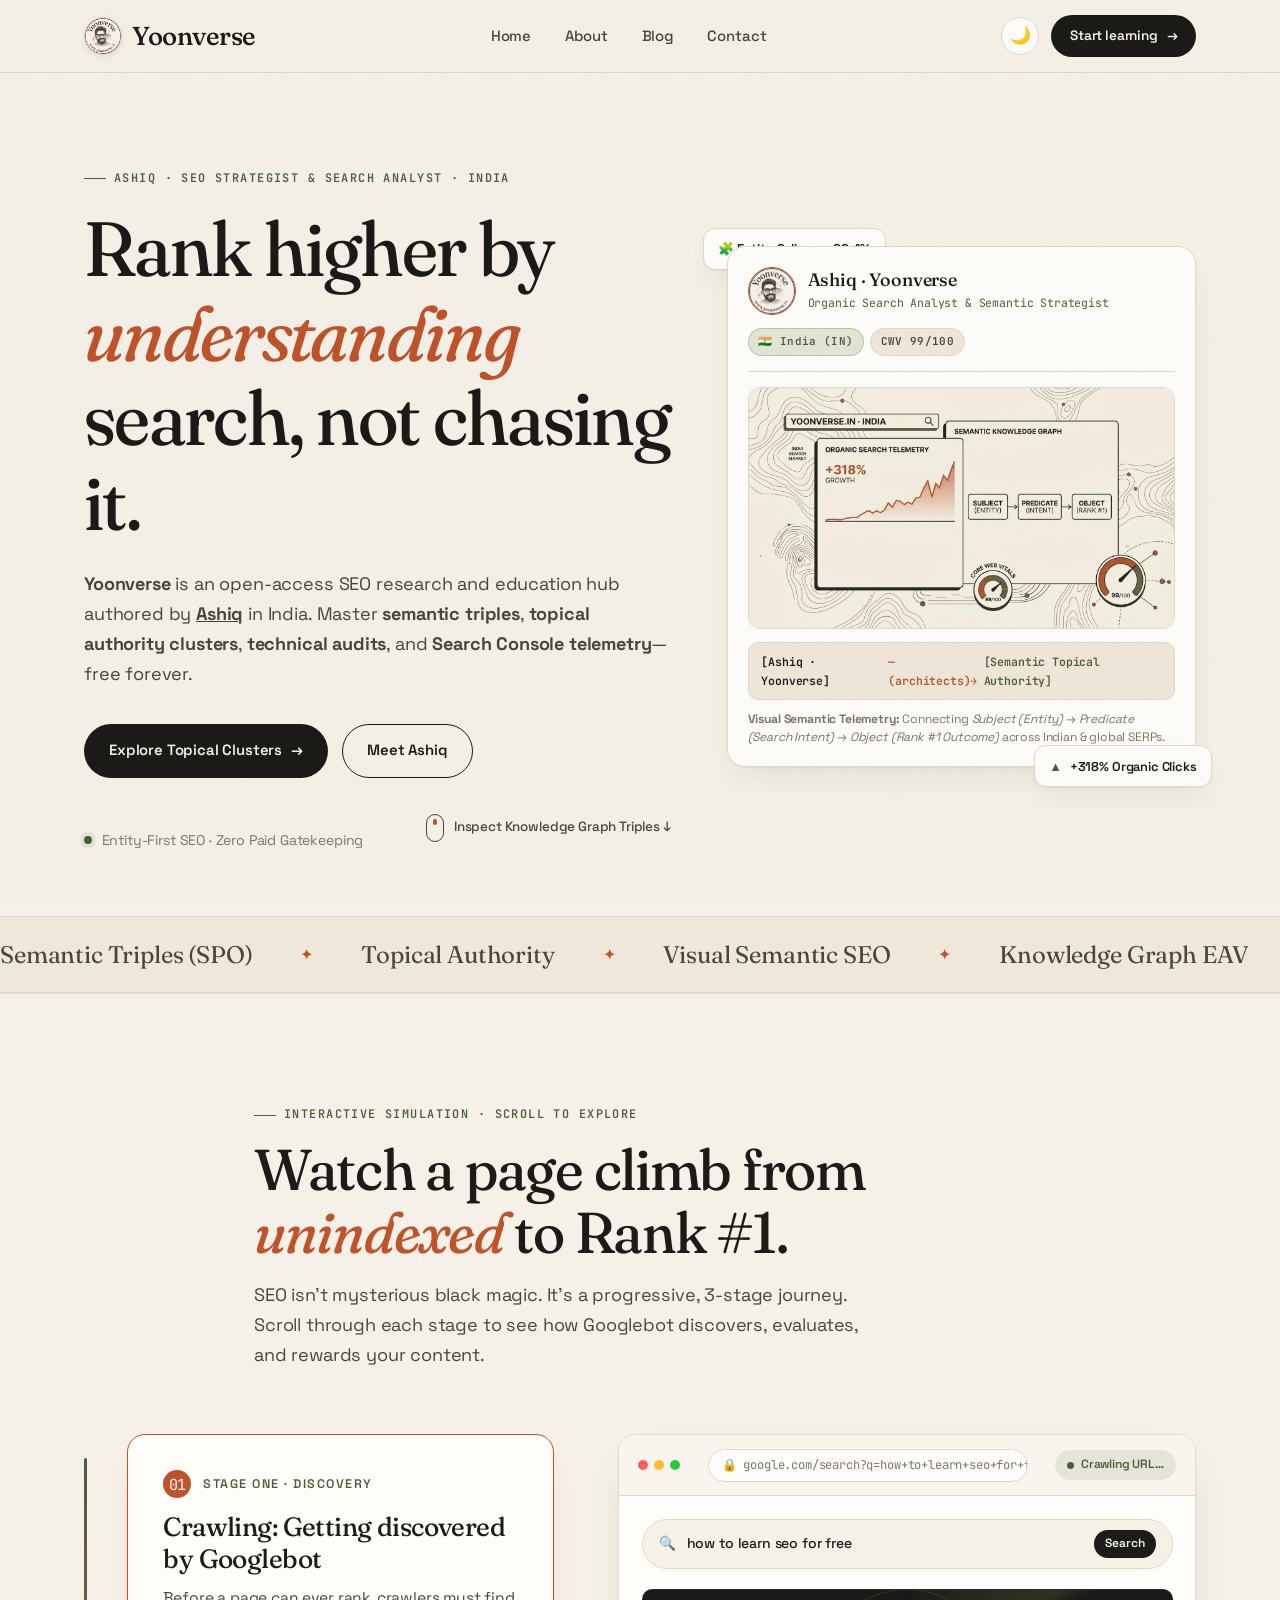
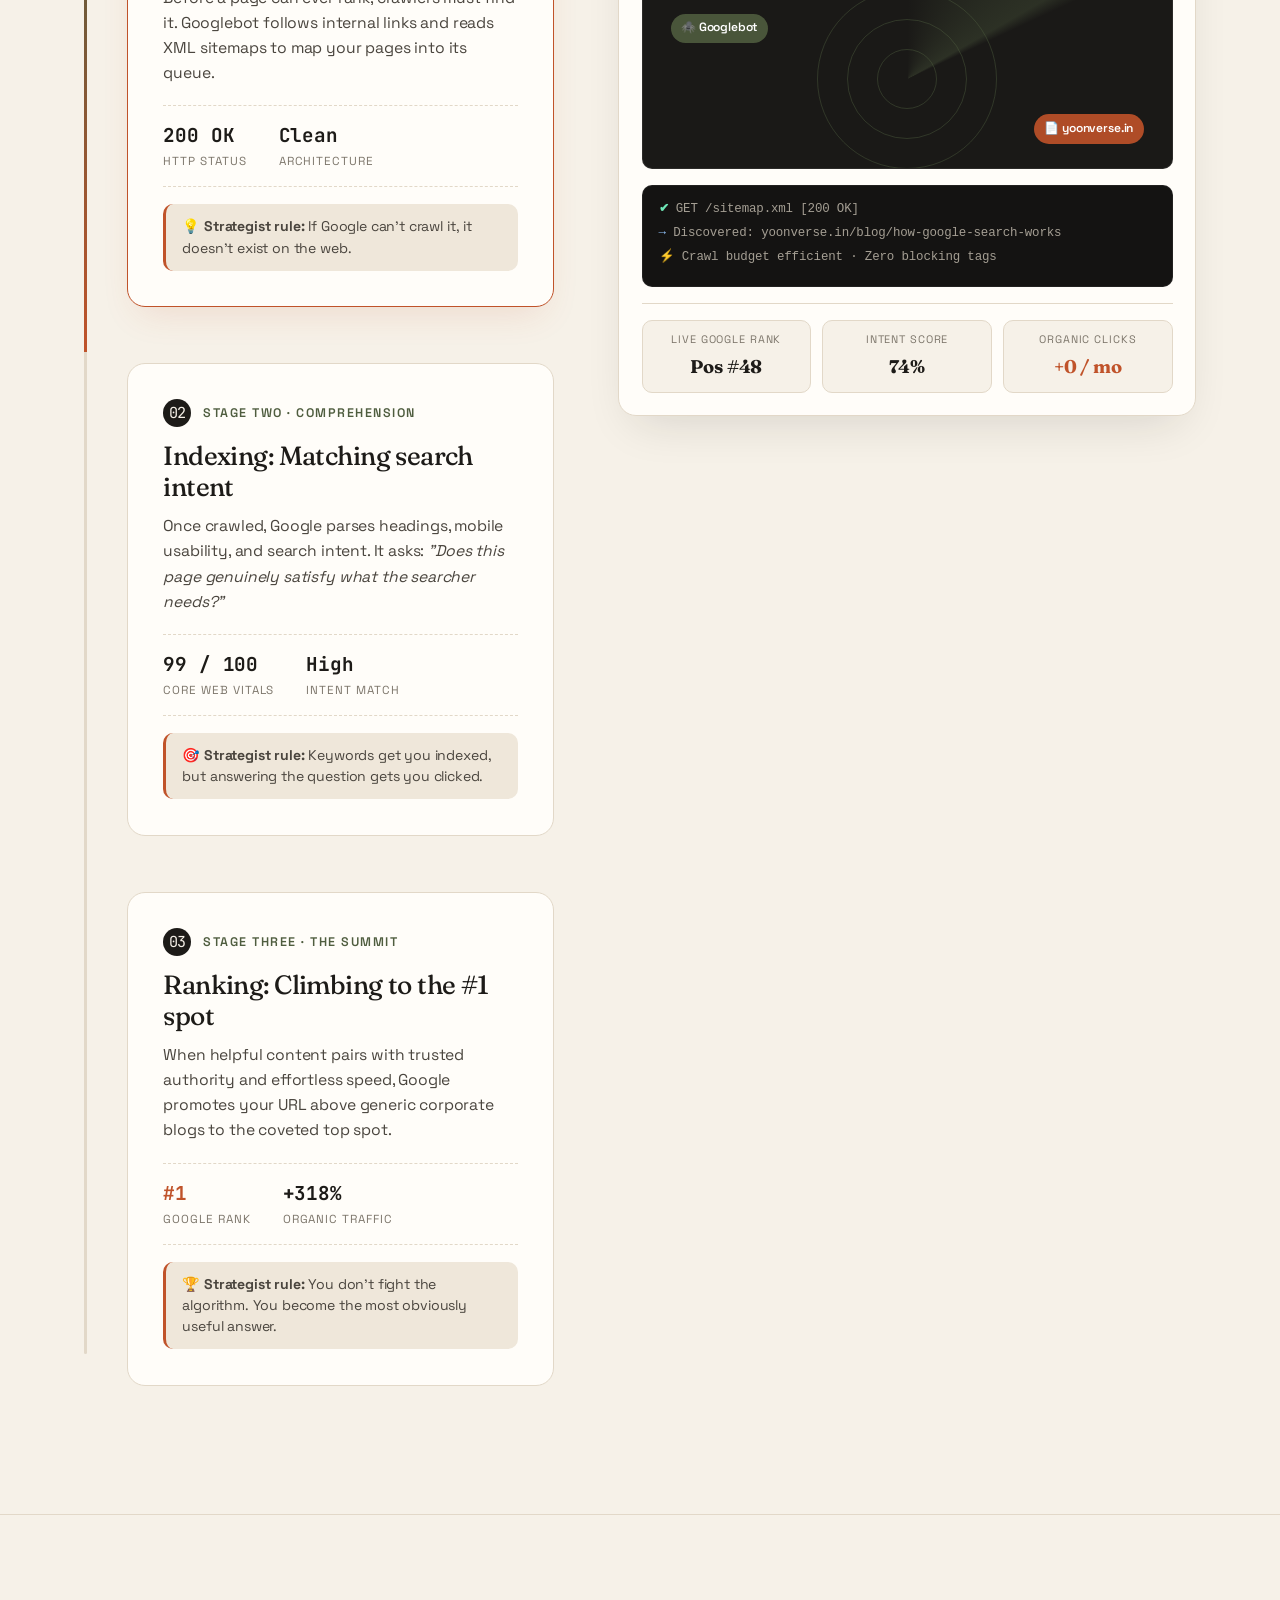
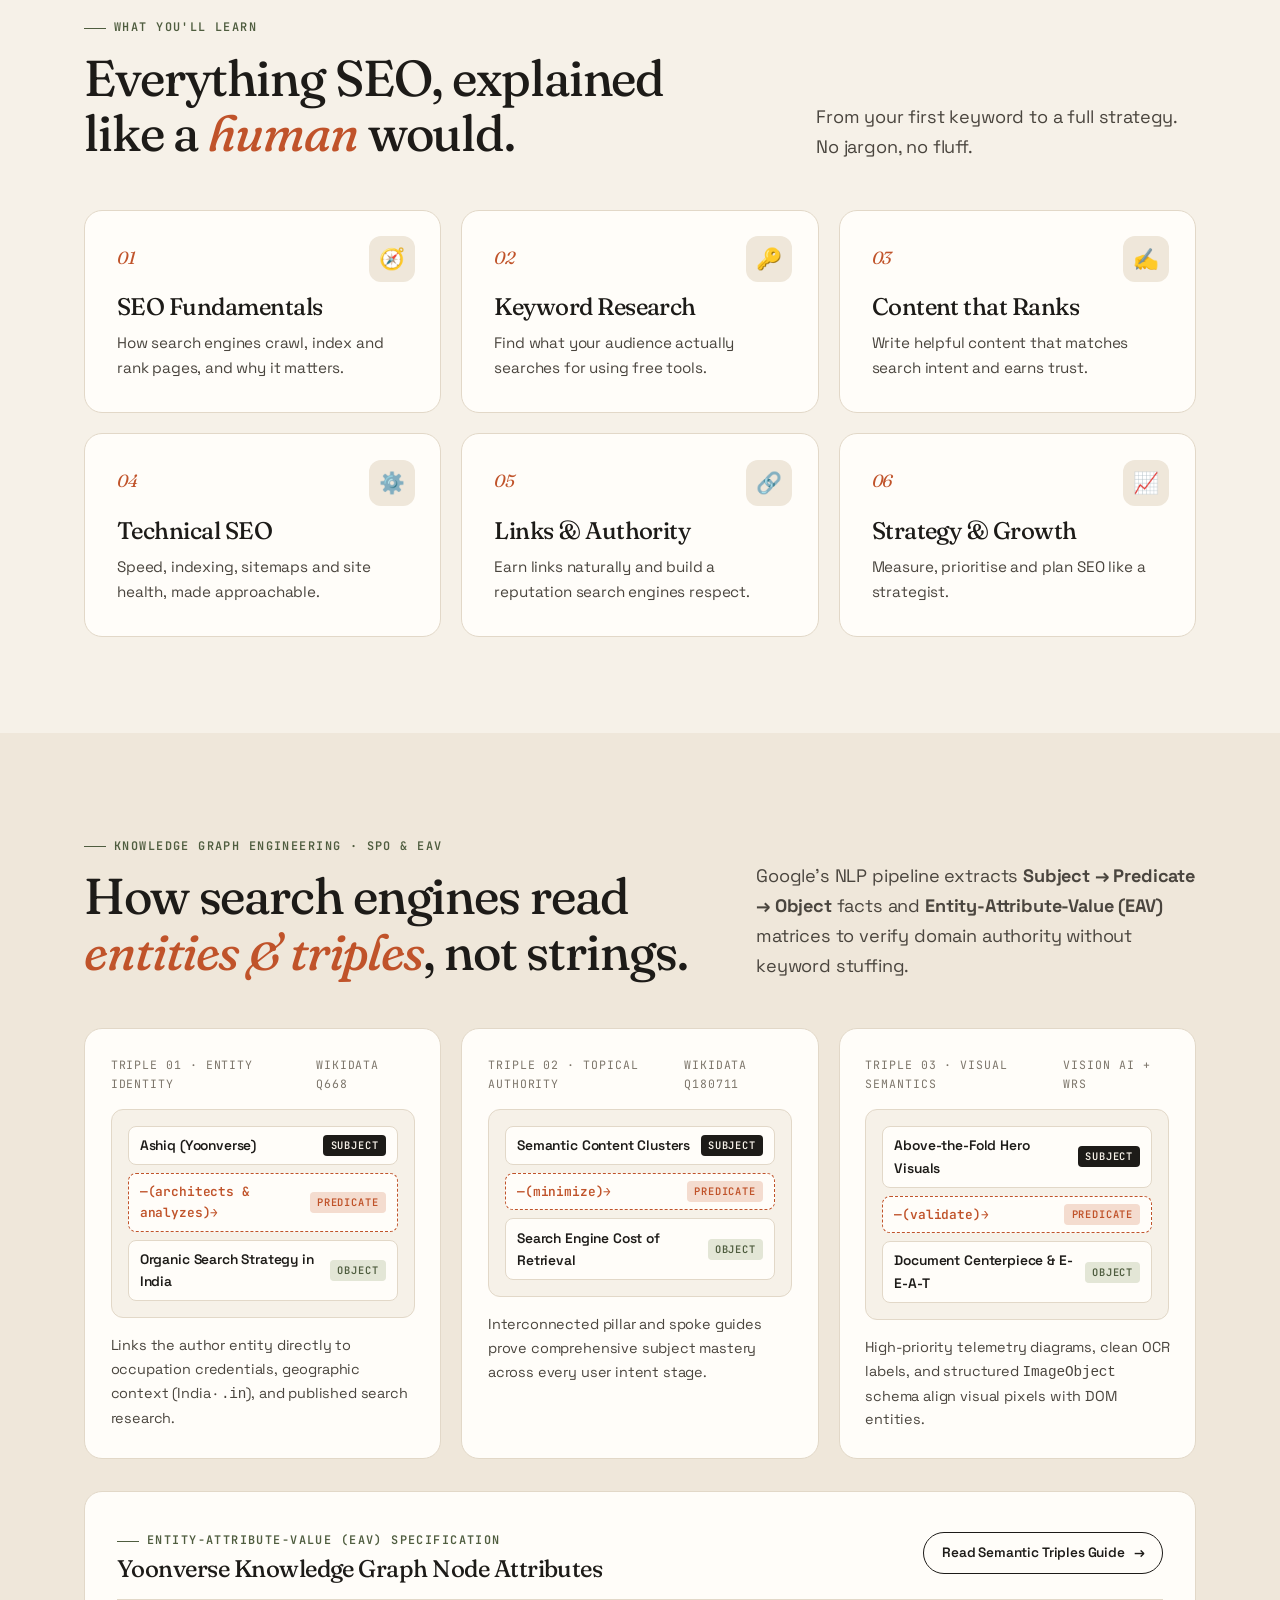
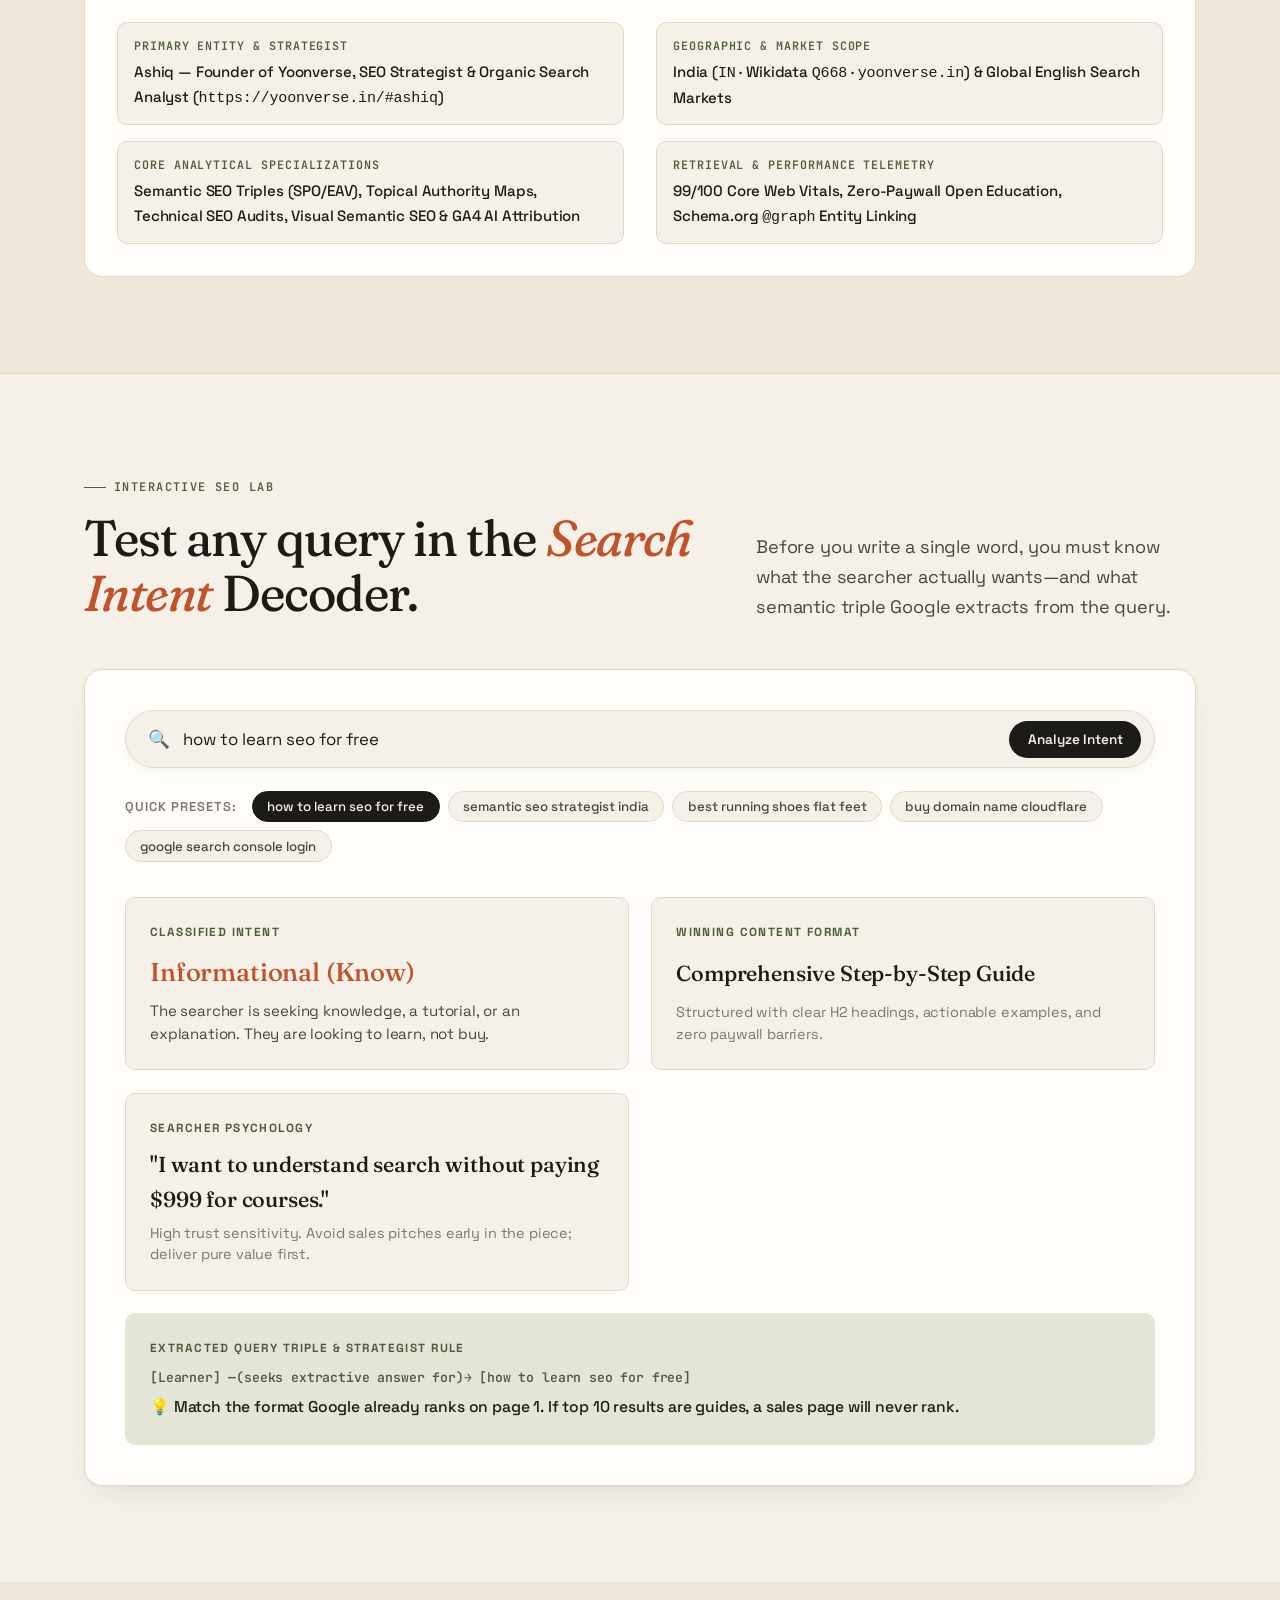
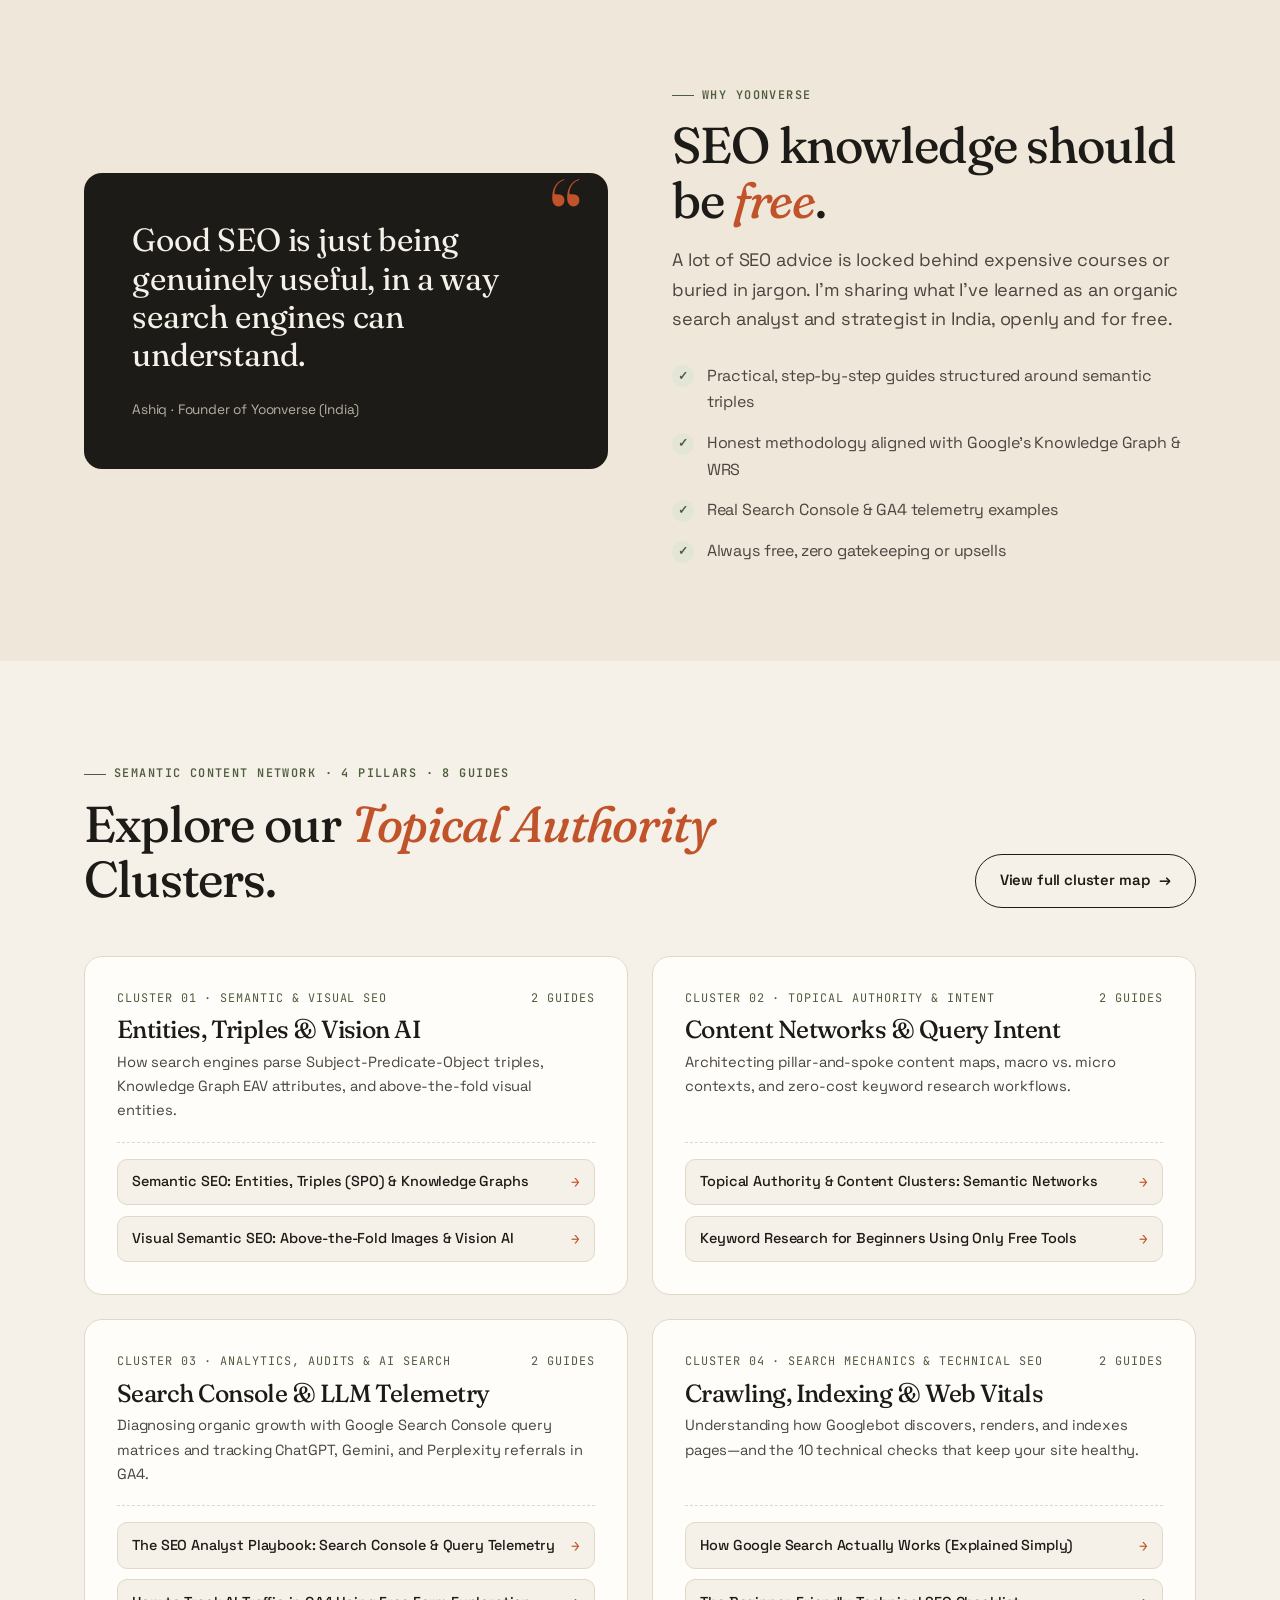
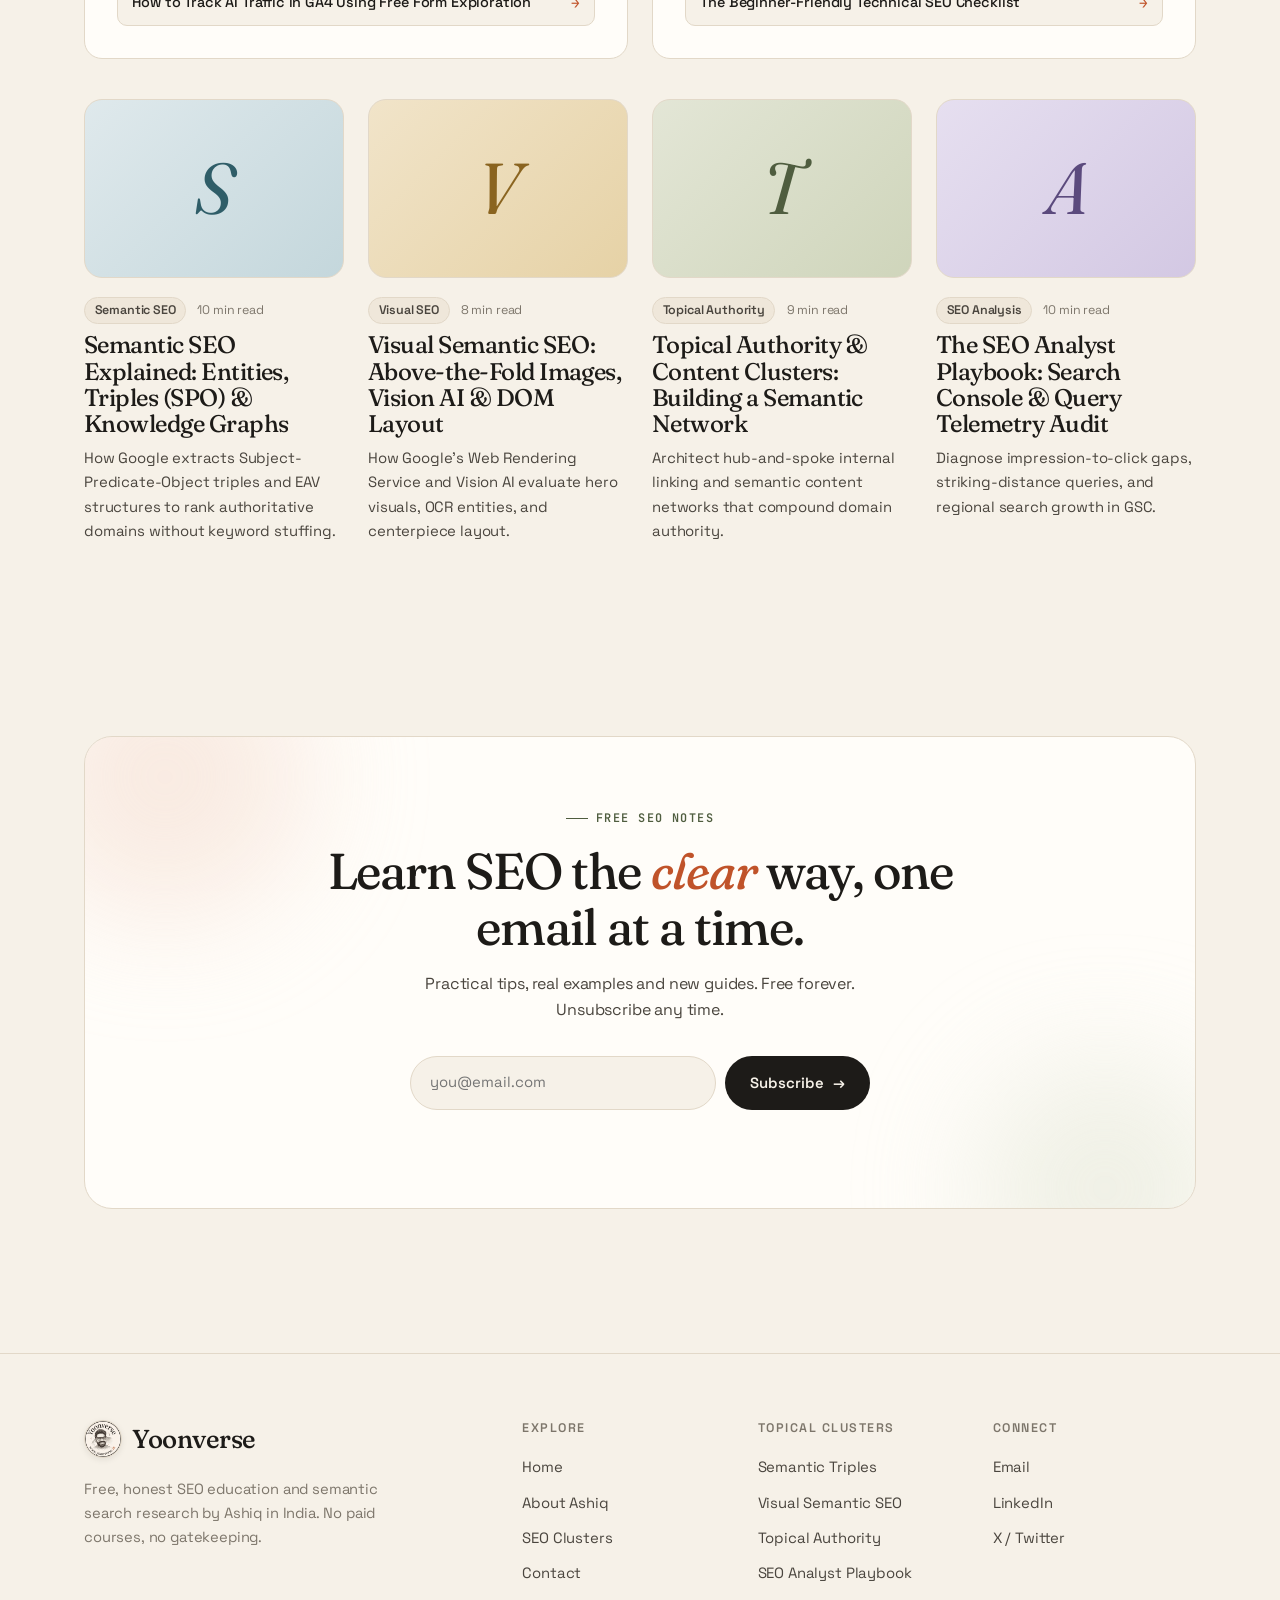
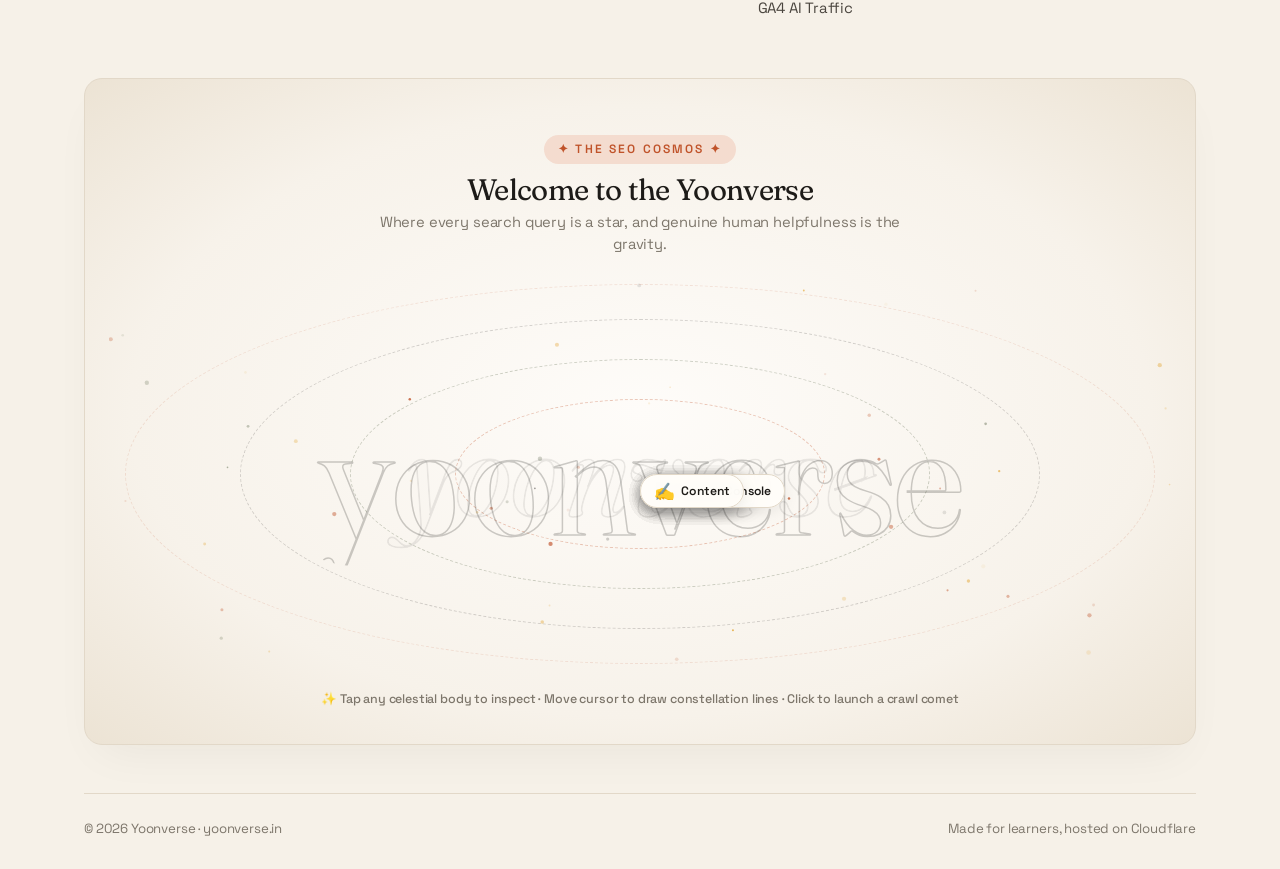
==== commit d9dad20a: "feat(seo): unique typography, semantic triples, visual   semantic hero, and topical clusters" ====
--- a/index.html
+++ b/index.html
@@ -1,41 +1,156 @@
 <!DOCTYPE html>
-<html lang="en">
+<html lang="en-IN">
 
 <head>
   <meta charset="UTF-8">
   <meta name="viewport" content="width=device-width, initial-scale=1.0">
-  <title>Yoonverse | Free SEO Education by an SEO Strategist</title>
+  <title>Yoonverse | Semantic SEO &amp; Organic Search Strategy by Ashiq</title>
   <meta name="description"
-    content="Learn SEO for free with clear, practical guides on keyword research, content, technical SEO and strategy from an SEO strategist.">
+    content="Yoonverse is an open-access SEO research and education hub by Ashiq in India—covering Semantic SEO triples, topical authority clusters, technical audits, and AI search analytics.">
+  <meta name="author" content="Ashiq">
+  <meta name="geo.region" content="IN">
+  <meta name="geo.placename" content="India">
   <link rel="canonical" href="https://yoonverse.in/">
-  <meta name="robots" content="index, follow">
+  <meta name="robots" content="index, follow, max-image-preview:large">
   <meta name="theme-color" content="#f6f1e8">
   <meta property="og:type" content="website">
   <meta property="og:site_name" content="Yoonverse">
-  <meta property="og:title" content="Yoonverse | Free SEO Education by an SEO Strategist">
+  <meta property="og:locale" content="en_IN">
+  <meta property="og:title" content="Yoonverse | Semantic SEO &amp; Organic Search Strategy by Ashiq">
   <meta property="og:description"
-    content="Learn SEO for free with clear, practical guides on keyword research, content, technical SEO and strategy from an SEO strategist.">
+    content="Open-access SEO education, Semantic Knowledge Graph engineering, topical clusters, and Search Console diagnostics by Ashiq in India.">
   <meta property="og:url" content="https://yoonverse.in/">
+  <meta property="og:image" content="https://yoonverse.in/ashiq-seo-analyst-semantic-graph-india.jpg">
+  <meta property="og:image:width" content="1200">
+  <meta property="og:image:height" content="675">
+  <meta property="og:image:alt" content="Semantic Knowledge Graph triples, +318% organic search telemetry, and Core Web Vitals 99/100 engineered by Ashiq at Yoonverse India">
   <meta name="twitter:card" content="summary_large_image">
   <link rel="icon" href="/favicon.ico" sizes="any">
   <link rel="icon" href="/favicon-32x32.png" type="image/png">
   <link rel="apple-touch-icon" href="/apple-touch-icon.png">
-  <meta property="og:image" content="https://yoonverse.in/yoonverse.png">
+  <link rel="preload" as="image" href="/ashiq-seo-analyst-semantic-graph-india.jpg" fetchpriority="high">
   <link rel="preconnect" href="https://fonts.googleapis.com">
   <link rel="preconnect" href="https://fonts.gstatic.com" crossorigin>
   <link
-    href="https://fonts.googleapis.com/css2?family=Instrument+Serif:ital@0;1&family=Inter:wght@400;500;600;700&display=swap"
+    href="https://fonts.googleapis.com/css2?family=Fraunces:ital,opsz,wght@0,9..144,400..700;1,9..144,400..600&family=JetBrains+Mono:ital,wght@0,400;0,500;0,600;1,400&family=Space+Grotesk:wght@400;500;600;700&display=swap"
     rel="stylesheet">
-  <link rel="stylesheet" href="/style.css?v=3.0">
+  <link rel="stylesheet" href="/style.css?v=4.0">
   <script>(function () { try { const t = localStorage.getItem('yoonverse_theme'); if (t === 'dark' || (!t && window.matchMedia('(prefers-color-scheme:dark)').matches)) { document.documentElement.setAttribute('data-theme', 'dark'); } } catch (e) { } })();</script>
-  <script
-    type="application/ld+json">{"@context":"https://schema.org","@type":"WebSite","name":"Yoonverse","url":"https://yoonverse.in","description":"Free SEO education and guides."}</script>
+  <script type="application/ld+json">
+  {
+    "@context": "https://schema.org",
+    "@graph": [
+      {
+        "@type": "WebSite",
+        "@id": "https://yoonverse.in/#website",
+        "name": "Yoonverse",
+        "alternateName": "Yoonverse Semantic SEO Research & Education",
+        "url": "https://yoonverse.in/",
+        "inLanguage": "en-IN",
+        "description": "Open-access SEO research and education platform covering Semantic SEO triples, topical authority clusters, technical audits, and organic search analytics.",
+        "publisher": { "@id": "https://yoonverse.in/#organization" },
+        "creator": { "@id": "https://yoonverse.in/#ashiq" }
+      },
+      {
+        "@type": "Person",
+        "@id": "https://yoonverse.in/#ashiq",
+        "name": "Ashiq",
+        "jobTitle": "SEO Strategist & Organic Search Analyst",
+        "description": "Independent SEO Strategist and Organic Search Analyst in India specializing in Semantic SEO triples, Knowledge Graph engineering, Topical Authority content clusters, Technical SEO diagnostics, and GA4 AI search attribution.",
+        "url": "https://yoonverse.in/about",
+        "image": {
+          "@type": "ImageObject",
+          "@id": "https://yoonverse.in/#founder-portrait",
+          "url": "https://yoonverse.in/yoonverse.png",
+          "caption": "Ashiq — Founder of Yoonverse, SEO Strategist and Organic Search Analyst in India"
+        },
+        "nationality": {
+          "@type": "Country",
+          "name": "India",
+          "sameAs": "https://www.wikidata.org/wiki/Q668"
+        },
+        "homeLocation": {
+          "@type": "Country",
+          "name": "India",
+          "sameAs": "https://www.wikidata.org/wiki/Q668"
+        },
+        "workLocation": {
+          "@type": "Country",
+          "name": "India",
+          "sameAs": "https://www.wikidata.org/wiki/Q668"
+        },
+        "hasOccupation": {
+          "@type": "Occupation",
+          "name": "SEO Analyst & Search Engine Optimization Strategist",
+          "occupationLocation": {
+            "@type": "Country",
+            "name": "India",
+            "sameAs": "https://www.wikidata.org/wiki/Q668"
+          },
+          "skills": [
+            "Semantic SEO & Subject-Predicate-Object Triples",
+            "Knowledge Graph & Entity-Attribute-Value (EAV) Architecture",
+            "Topical Authority & Content Cluster Mapping",
+            "Technical SEO Auditing & Core Web Vitals",
+            "Google Search Console Query Telemetry Analysis",
+            "Generative Engine Optimization (GEO) & GA4 AI Attribution",
+            "Visual Semantic SEO & Multimodal Search Optimization"
+          ]
+        },
+        "knowsAbout": [
+          { "@type": "Thing", "name": "Search Engine Optimization", "sameAs": "https://www.wikidata.org/wiki/Q180711" },
+          { "@type": "Thing", "name": "Semantic Web", "sameAs": "https://www.wikidata.org/wiki/Q54837" },
+          { "@type": "Thing", "name": "Knowledge Graph", "sameAs": "https://www.wikidata.org/wiki/Q33002955" },
+          { "@type": "Thing", "name": "Information Retrieval", "sameAs": "https://www.wikidata.org/wiki/Q816826" },
+          { "@type": "Thing", "name": "Web Analytics", "sameAs": "https://www.wikidata.org/wiki/Q10719477" },
+          { "@type": "Thing", "name": "Natural Language Processing", "sameAs": "https://www.wikidata.org/wiki/Q30642" }
+        ],
+        "worksFor": { "@id": "https://yoonverse.in/#organization" }
+      },
+      {
+        "@type": "EducationalOrganization",
+        "@id": "https://yoonverse.in/#organization",
+        "name": "Yoonverse",
+        "url": "https://yoonverse.in/",
+        "logo": { "@id": "https://yoonverse.in/#founder-portrait" },
+        "founder": { "@id": "https://yoonverse.in/#ashiq" },
+        "areaServed": [
+          { "@type": "Country", "name": "India", "sameAs": "https://www.wikidata.org/wiki/Q668" },
+          { "@type": "Place", "name": "Worldwide" }
+        ]
+      },
+      {
+        "@type": "ImageObject",
+        "@id": "https://yoonverse.in/#primaryimage",
+        "url": "https://yoonverse.in/ashiq-seo-analyst-semantic-graph-india.jpg",
+        "contentUrl": "https://yoonverse.in/ashiq-seo-analyst-semantic-graph-india.jpg",
+        "width": 1200,
+        "height": 675,
+        "representativeOfPage": true,
+        "creator": { "@id": "https://yoonverse.in/#ashiq" },
+        "contentLocation": { "@type": "Country", "name": "India", "sameAs": "https://www.wikidata.org/wiki/Q668" },
+        "caption": "Yoonverse Organic Search Telemetry (+318% growth), Semantic Knowledge Graph Subject-Predicate-Object Triples, and Core Web Vitals 99/100 engineered by Ashiq in India."
+      },
+      {
+        "@type": "WebPage",
+        "@id": "https://yoonverse.in/#webpage",
+        "url": "https://yoonverse.in/",
+        "name": "Yoonverse | Semantic SEO & Organic Search Strategy by Ashiq",
+        "isPartOf": { "@id": "https://yoonverse.in/#website" },
+        "about": { "@id": "https://yoonverse.in/#ashiq" },
+        "mainEntity": { "@id": "https://yoonverse.in/#ashiq" },
+        "primaryImageOfPage": { "@id": "https://yoonverse.in/#primaryimage" },
+        "inLanguage": "en-IN"
+      }
+    ]
+  }
+  </script>
 </head>
 
-<body>
+<body itemscope itemtype="https://schema.org/WebPage">
   <header class="site-header">
     <nav class="container nav" aria-label="Main">
-      <a href="/" class="logo" id="logo"><img src="/yoonverse.webp" alt="Yoonverse" class="logo-img" width="38"
+      <a href="/" class="logo" id="logo"><img src="/yoonverse.webp" alt="Yoonverse — Ashiq SEO Strategist &amp; Search Analyst India" class="logo-img" width="38"
           height="38"
           style="width:38px;height:38px;max-width:38px;max-height:38px;border-radius:50%;object-fit:cover;display:inline-block;vertical-align:middle;border:1px solid var(--line);box-shadow:0 2px 6px rgba(29,27,24,.08);">Yoonverse</a>
       <ul class="nav-links">
@@ -54,55 +169,66 @@
     </nav>
   </header>
   <main>
-    <section class="hero">
+    <section class="hero" aria-labelledby="hero-heading">
       <div class="container hero-grid">
         <div>
-          <span class="eyebrow reveal">SEO strategist · Free education</span>
-          <h1 class="reveal d1">Rank higher by <em class="accent">understanding</em> search, not chasing it.</h1>
-          <p class="lead reveal d2">Yoonverse is a free space to learn SEO properly. Clear guides, honest strategy and
-            practical help for beginners, creators and small businesses.</p>
+          <span class="eyebrow reveal">Ashiq · SEO Strategist &amp; Search Analyst · India</span>
+          <h1 class="reveal d1" id="hero-heading">Rank higher by <em class="accent">understanding</em> search, not chasing it.</h1>
+          <p class="lead reveal d2"><strong>Yoonverse</strong> is an open-access SEO research and education hub authored by <a href="/about"><strong>Ashiq</strong></a> in India. Master <strong>semantic triples</strong>, <strong>topical authority clusters</strong>, <strong>technical audits</strong>, and <strong>Search Console telemetry</strong>—free forever.</p>
           <div class="hero-actions reveal d3">
-            <a href="/blog/" class="btn btn-dark" id="hero-read-btn">Read the guides <span class="arrow">→</span></a>
-            <a href="/about" class="btn btn-line" id="hero-about-btn">About me</a>
+            <a href="/blog/" class="btn btn-dark" id="hero-read-btn">Explore Topical Clusters <span class="arrow">→</span></a>
+            <a href="/about" class="btn btn-line" id="hero-about-btn">Meet Ashiq</a>
           </div>
           <div class="hero-subrow reveal d3">
-            <p class="hero-note"><span class="dot-live"></span>Free resources, no paid course</p>
-            <a href="#how-seo-works" class="hero-scroll-cue" id="heroScrollCue">
+            <p class="hero-note"><span class="dot-live"></span>Entity-First SEO · Zero Paid Gatekeeping</p>
+            <a href="#semantic-triples" class="hero-scroll-cue" id="heroScrollCue">
               <span class="cue-pill"><span class="cue-dot"></span></span>
-              <span>Scroll to see how SEO ranks ↓</span>
+              <span>Inspect Knowledge Graph Triples ↓</span>
             </a>
           </div>
         </div>
         <div class="reveal d2" style="position:relative">
-          <div class="float-chip c1" id="floatChip1">🔍 Search intent: matched</div>
-          <div class="serp" id="heroSerp" aria-hidden="true">
-            <div class="serp-search">🔍 how to learn seo for free<span class="cursor"></span></div>
-            <div class="serp-result top"><span class="rank-badge">#1</span>
-              <div class="serp-url">yoonverse.in › blog</div>
-              <div class="serp-title">How Google Search Actually Works</div>
-              <div class="serp-desc">Crawling, indexing and ranking explained simply…</div>
-            </div>
-            <div class="serp-result">
-              <div class="serp-bar w80"></div>
-              <div class="serp-bar w60"></div>
-            </div>
-            <div class="serp-result">
-              <div class="serp-bar w60"></div>
-              <div class="serp-bar w45"></div>
-            </div>
-          </div>
-          <div class="float-chip c2" id="floatChip2"><span class="up">▲</span> Organic clicks growing</div>
+          <div class="float-chip c1" id="floatChip1">🧩 Entity Salience: 99.4%</div>
+          <figure class="hero-entity-stage" id="heroSerp" itemprop="primaryImageOfPage" itemscope itemtype="https://schema.org/ImageObject">
+            <div class="hero-analyst-bar">
+              <div class="hero-analyst-profile">
+                <img src="/yoonverse.webp"
+                  alt="Ashiq — Founder of Yoonverse, SEO Strategist and Organic Search Analyst in India"
+                  width="48" height="48" fetchpriority="high" loading="eager" decoding="async"
+                  class="hero-analyst-avatar">
+                <div class="hero-analyst-info">
+                  <strong>Ashiq · Yoonverse</strong>
+                  <span>Organic Search Analyst &amp; Semantic Strategist</span>
+                </div>
+              </div>
+              <div class="hero-entity-badges">
+                <span class="entity-id-pill in-badge">🇮🇳 India (IN)</span>
+                <span class="entity-id-pill">CWV 99/100</span>
+              </div>
+            </div>
+            <div class="hero-visual-frame">
+              <img src="/ashiq-seo-analyst-semantic-graph-india.jpg"
+                alt="Ashiq at Yoonverse (yoonverse.in, India) analyzing Organic Search Telemetry (+318% growth), Semantic Knowledge Graph Subject-Predicate-Object Triples, and Core Web Vitals (99/100)"
+                width="1200" height="675" fetchpriority="high" loading="eager" decoding="async"
+                class="hero-semantic-img" itemprop="contentUrl">
+            </div>
+            <div class="hero-triple-strip" aria-label="Primary Semantic Triple">
+              <span class="t-sub">[Ashiq · Yoonverse]</span>
+              <span class="t-pred">—(architects)→</span>
+              <span class="t-obj">[Semantic Topical Authority]</span>
+            </div>
+            <figcaption class="hero-figcaption" itemprop="caption">
+              <strong>Visual Semantic Telemetry:</strong> Connecting <em>Subject (Entity)</em> → <em>Predicate (Search Intent)</em> → <em>Object (Rank #1 Outcome)</em> across Indian &amp; global SERPs.
+            </figcaption>
+          </figure>
+          <div class="float-chip c2" id="floatChip2"><span class="up">▲</span> +318% Organic Clicks</div>
         </div>
       </div>
     </section>
 
     <div class="marquee" aria-hidden="true">
       <div class="marquee-track">
-        <span>Keyword Research</span><span>Technical SEO</span><span>Content Strategy</span><span>On-Page
-          SEO</span><span>Link Building</span><span>Local SEO</span><span>Search Console</span><span>Core Web
-          Vitals</span><span>Keyword Research</span><span>Technical SEO</span><span>Content Strategy</span><span>On-Page
-          SEO</span><span>Link Building</span><span>Local SEO</span><span>Search Console</span><span>Core Web
-          Vitals</span>
+        <span>Semantic Triples (SPO)</span><span>Topical Authority</span><span>Visual Semantic SEO</span><span>Knowledge Graph EAV</span><span>Technical SEO Audits</span><span>Search Console Telemetry</span><span>GA4 AI Attribution</span><span>Core Web Vitals</span><span>Semantic Triples (SPO)</span><span>Topical Authority</span><span>Visual Semantic SEO</span><span>Knowledge Graph EAV</span><span>Technical SEO Audits</span><span>Search Console Telemetry</span><span>GA4 AI Attribution</span><span>Core Web Vitals</span>
       </div>
     </div>
 
@@ -335,6 +461,88 @@
       </div>
     </section>
 
+    <!-- ---------- SEMANTIC TRIPLES (SPO) & EAV KNOWLEDGE GRAPH ---------- -->
+    <section class="section" id="semantic-triples" aria-labelledby="triples-heading" style="background:var(--bg-soft)">
+      <div class="container">
+        <div class="section-head">
+          <div>
+            <span class="eyebrow">Knowledge Graph Engineering · SPO &amp; EAV</span>
+            <h2 class="reveal" id="triples-heading">How search engines read <em class="accent">entities &amp; triples</em>, not strings.</h2>
+          </div>
+          <p class="lead reveal" style="max-width:440px">Google's NLP pipeline extracts <strong>Subject → Predicate → Object</strong> facts and <strong>Entity-Attribute-Value (EAV)</strong> matrices to verify domain authority without keyword stuffing.</p>
+        </div>
+
+        <div class="triples-grid">
+          <article class="triple-card reveal d1">
+            <div class="triple-card-head">
+              <span>Triple 01 · Entity Identity</span>
+              <span>Wikidata Q668</span>
+            </div>
+            <div class="triple-flow">
+              <div class="triple-node sub"><span>Ashiq (Yoonverse)</span><small>Subject</small></div>
+              <div class="triple-node pred"><span>—(architects &amp; analyzes)→</span><small>Predicate</small></div>
+              <div class="triple-node obj"><span>Organic Search Strategy in India</span><small>Object</small></div>
+            </div>
+            <p>Links the author entity directly to occupation credentials, geographic context (India · <code>.in</code>), and published search research.</p>
+          </article>
+
+          <article class="triple-card reveal d2">
+            <div class="triple-card-head">
+              <span>Triple 02 · Topical Authority</span>
+              <span>Wikidata Q180711</span>
+            </div>
+            <div class="triple-flow">
+              <div class="triple-node sub"><span>Semantic Content Clusters</span><small>Subject</small></div>
+              <div class="triple-node pred"><span>—(minimize)→</span><small>Predicate</small></div>
+              <div class="triple-node obj"><span>Search Engine Cost of Retrieval</span><small>Object</small></div>
+            </div>
+            <p>Interconnected pillar and spoke guides prove comprehensive subject mastery across every user intent stage.</p>
+          </article>
+
+          <article class="triple-card reveal d3">
+            <div class="triple-card-head">
+              <span>Triple 03 · Visual Semantics</span>
+              <span>Vision AI + WRS</span>
+            </div>
+            <div class="triple-flow">
+              <div class="triple-node sub"><span>Above-the-Fold Hero Visuals</span><small>Subject</small></div>
+              <div class="triple-node pred"><span>—(validate)→</span><small>Predicate</small></div>
+              <div class="triple-node obj"><span>Document Centerpiece &amp; E-E-A-T</span><small>Object</small></div>
+            </div>
+            <p>High-priority telemetry diagrams, clean OCR labels, and structured <code>ImageObject</code> schema align visual pixels with DOM entities.</p>
+          </article>
+        </div>
+
+        <div class="eav-matrix-card reveal">
+          <div class="eav-matrix-head">
+            <div>
+              <span class="eyebrow">Entity-Attribute-Value (EAV) Specification</span>
+              <h3 style="margin-top:.35rem">Yoonverse Knowledge Graph Node Attributes</h3>
+            </div>
+            <a href="/blog/semantic-seo-triples-knowledge-graph" class="btn btn-line btn-sm">Read Semantic Triples Guide <span class="arrow">→</span></a>
+          </div>
+          <dl class="eav-dl">
+            <div class="eav-pair">
+              <dt>Primary Entity &amp; Strategist</dt>
+              <dd>Ashiq — Founder of Yoonverse, SEO Strategist &amp; Organic Search Analyst (<code>https://yoonverse.in/#ashiq</code>)</dd>
+            </div>
+            <div class="eav-pair">
+              <dt>Geographic &amp; Market Scope</dt>
+              <dd>India (<code>IN</code> · Wikidata <code>Q668</code> · <code>yoonverse.in</code>) &amp; Global English Search Markets</dd>
+            </div>
+            <div class="eav-pair">
+              <dt>Core Analytical Specializations</dt>
+              <dd>Semantic SEO Triples (SPO/EAV), Topical Authority Maps, Technical SEO Audits, Visual Semantic SEO &amp; GA4 AI Attribution</dd>
+            </div>
+            <div class="eav-pair">
+              <dt>Retrieval &amp; Performance Telemetry</dt>
+              <dd>99/100 Core Web Vitals, Zero-Paywall Open Education, Schema.org <code>@graph</code> Entity Linking</dd>
+            </div>
+          </dl>
+        </div>
+      </div>
+    </section>
+
     <!-- ---------- SEARCH INTENT DECODER LAB ---------- -->
     <section class="section intent-lab-section" id="intent-decoder">
       <div class="container">
@@ -344,14 +552,14 @@
             <h2 class="reveal">Test any query in the <em class="accent">Search Intent</em> Decoder.</h2>
           </div>
           <p class="lead reveal" style="max-width:440px">Before you write a single word, you must know what the searcher
-            actually wants. Try a sample keyword below or type your own.</p>
+            actually wants—and what semantic triple Google extracts from the query.</p>
         </div>
 
         <div class="intent-lab-card reveal">
           <div class="intent-search-box">
             <span class="intent-search-icon">🔍</span>
             <input type="text" id="intentInput"
-              placeholder="Type a keyword: e.g. best running shoes, how to learn seo, buy domain..."
+              placeholder="Type a keyword: e.g. semantic seo analyst, how to learn seo, buy domain..."
               value="how to learn seo for free" aria-label="Keyword to analyze">
             <button class="btn btn-dark btn-sm" id="analyzeIntentBtn" type="button">Analyze Intent</button>
           </div>
@@ -360,11 +568,12 @@
             <span class="presets-lbl">Quick Presets:</span>
             <button type="button" class="preset-chip active" data-q="how to learn seo for free">how to learn seo for
               free</button>
+            <button type="button" class="preset-chip" data-q="semantic seo strategist india">semantic seo strategist
+              india</button>
             <button type="button" class="preset-chip" data-q="best running shoes flat feet">best running shoes flat
               feet</button>
             <button type="button" class="preset-chip" data-q="buy domain name cloudflare">buy domain name
               cloudflare</button>
-            <button type="button" class="preset-chip" data-q="seo strategist near me">seo strategist near me</button>
             <button type="button" class="preset-chip" data-q="google search console login">google search console
               login</button>
           </div>
@@ -393,7 +602,8 @@
             </div>
 
             <div class="intent-card intent-strat-card">
-              <span class="card-eyebrow">Strategist Golden Rule</span>
+              <span class="card-eyebrow">Extracted Query Triple &amp; Strategist Rule</span>
+              <div class="triple-code" id="intentTriple" style="font-size:.82rem;color:var(--olive);font-weight:600;margin-bottom:.45rem">[Learner] —(seeks extractive answer for)→ [how to learn seo for free]</div>
               <div class="strat-tip" id="intentStratTip">💡 Match the format Google already ranks on page 1. If top 10
                 results are guides, a sales page will never rank.</div>
             </div>
@@ -406,57 +616,107 @@
       <div class="container split">
         <div class="quote-card reveal">
           <blockquote>Good SEO is just being genuinely useful, in a way search engines can understand.</blockquote>
-          <cite>My philosophy on Yoonverse</cite>
+          <cite>Ashiq · Founder of Yoonverse (India)</cite>
         </div>
         <div class="reveal d1">
           <span class="eyebrow">Why Yoonverse</span>
           <h2 style="margin-top:.8rem">SEO knowledge should be <em class="accent">free</em>.</h2>
           <p class="lead" style="margin-top:1rem">A lot of SEO advice is locked behind expensive courses or buried in
-            jargon. I'm sharing what I've learned as a strategist, openly and for free.</p>
+            jargon. I'm sharing what I've learned as an organic search analyst and strategist in India, openly and for free.</p>
           <ul class="checklist">
-            <li>Practical, step-by-step guides you can apply today</li>
-            <li>Honest advice that follows search engine guidelines</li>
-            <li>Beginner-friendly explanations with real examples</li>
-            <li>Always free, no upsells</li>
+            <li>Practical, step-by-step guides structured around semantic triples</li>
+            <li>Honest methodology aligned with Google's Knowledge Graph &amp; WRS</li>
+            <li>Real Search Console &amp; GA4 telemetry examples</li>
+            <li>Always free, zero gatekeeping or upsells</li>
           </ul>
         </div>
       </div>
     </section>
 
-    <section class="section">
+    <!-- ---------- TOPICAL AUTHORITY CLUSTERS & BLOG HUB ---------- -->
+    <section class="section" id="topical-clusters" aria-labelledby="clusters-heading">
       <div class="container">
         <div class="section-head">
-          <div><span class="eyebrow">Latest from the blog</span>
-            <h2 class="reveal">Fresh guides to get you started.</h2>
-          </div>
-          <a href="/blog/" class="btn btn-line" id="home-all-posts">View all articles <span class="arrow">→</span></a>
-        </div>
+          <div><span class="eyebrow">Semantic Content Network · 4 Pillars · 8 Guides</span>
+            <h2 class="reveal" id="clusters-heading">Explore our <em class="accent">Topical Authority</em> Clusters.</h2>
+          </div>
+          <a href="/blog/" class="btn btn-line" id="home-all-posts">View full cluster map <span class="arrow">→</span></a>
+        </div>
+
+        <div class="cluster-hub-grid">
+          <div class="cluster-pillar reveal d1">
+            <div>
+              <div class="cluster-pillar-meta"><span>Cluster 01 · Semantic &amp; Visual SEO</span><span>2 Guides</span></div>
+              <h3>Entities, Triples &amp; Vision AI</h3>
+              <p>How search engines parse Subject-Predicate-Object triples, Knowledge Graph EAV attributes, and above-the-fold visual entities.</p>
+            </div>
+            <ul class="cluster-post-list">
+              <li><a href="/blog/semantic-seo-triples-knowledge-graph"><span>Semantic SEO: Entities, Triples (SPO) &amp; Knowledge Graphs</span><span class="c-arrow">→</span></a></li>
+              <li><a href="/blog/visual-semantic-seo-guide"><span>Visual Semantic SEO: Above-the-Fold Images &amp; Vision AI</span><span class="c-arrow">→</span></a></li>
+            </ul>
+          </div>
+
+          <div class="cluster-pillar reveal d2">
+            <div>
+              <div class="cluster-pillar-meta"><span>Cluster 02 · Topical Authority &amp; Intent</span><span>2 Guides</span></div>
+              <h3>Content Networks &amp; Query Intent</h3>
+              <p>Architecting pillar-and-spoke content maps, macro vs. micro contexts, and zero-cost keyword research workflows.</p>
+            </div>
+            <ul class="cluster-post-list">
+              <li><a href="/blog/topical-authority-content-clusters"><span>Topical Authority &amp; Content Clusters: Semantic Networks</span><span class="c-arrow">→</span></a></li>
+              <li><a href="/blog/keyword-research-for-beginners"><span>Keyword Research for Beginners Using Only Free Tools</span><span class="c-arrow">→</span></a></li>
+            </ul>
+          </div>
+
+          <div class="cluster-pillar reveal d3">
+            <div>
+              <div class="cluster-pillar-meta"><span>Cluster 03 · Analytics, Audits &amp; AI Search</span><span>2 Guides</span></div>
+              <h3>Search Console &amp; LLM Telemetry</h3>
+              <p>Diagnosing organic growth with Google Search Console query matrices and tracking ChatGPT, Gemini, and Perplexity referrals in GA4.</p>
+            </div>
+            <ul class="cluster-post-list">
+              <li><a href="/blog/seo-analyst-search-console-audit-framework"><span>The SEO Analyst Playbook: Search Console &amp; Query Telemetry</span><span class="c-arrow">→</span></a></li>
+              <li><a href="/blog/how-to-track-ai-traffic-in-ga4"><span>How to Track AI Traffic in GA4 Using Free Form Exploration</span><span class="c-arrow">→</span></a></li>
+            </ul>
+          </div>
+
+          <div class="cluster-pillar reveal d4">
+            <div>
+              <div class="cluster-pillar-meta"><span>Cluster 04 · Search Mechanics &amp; Technical SEO</span><span>2 Guides</span></div>
+              <h3>Crawling, Indexing &amp; Web Vitals</h3>
+              <p>Understanding how Googlebot discovers, renders, and indexes pages—and the 10 technical checks that keep your site healthy.</p>
+            </div>
+            <ul class="cluster-post-list">
+              <li><a href="/blog/how-google-search-works"><span>How Google Search Actually Works (Explained Simply)</span><span class="c-arrow">→</span></a></li>
+              <li><a href="/blog/technical-seo-checklist"><span>The Beginner-Friendly Technical SEO Checklist</span><span class="c-arrow">→</span></a></li>
+            </ul>
+          </div>
+        </div>
+
         <div class="posts">
-          <a href="/blog/how-to-track-ai-traffic-in-ga4" class="post-card reveal d1" data-cat="analytics">
-            <div class="post-thumb t4"><span class="glyph">AI</span></div>
-            <div class="post-meta"><span class="tag">Analytics</span><span>6 min read</span></div>
-            <h3>How to Track AI Traffic in GA4 Using Free Form Exploration</h3>
-            <p>Set up a custom report and regex filter to track ChatGPT, Gemini, Perplexity, and Claude referral traffic in GA4.</p>
+          <a href="/blog/semantic-seo-triples-knowledge-graph" class="post-card reveal d1" data-cat="semantic">
+            <div class="post-thumb t5"><span class="glyph">S</span></div>
+            <div class="post-meta"><span class="tag">Semantic SEO</span><span>10 min read</span></div>
+            <h3>Semantic SEO Explained: Entities, Triples (SPO) &amp; Knowledge Graphs</h3>
+            <p>How Google extracts Subject-Predicate-Object triples and EAV structures to rank authoritative domains without keyword stuffing.</p>
           </a>
-          <a href="/blog/how-google-search-works" class="post-card reveal d2" data-cat="basics">
-            <div class="post-thumb t1"><span class="glyph">G</span></div>
-            <div class="post-meta"><span class="tag">SEO Basics</span><span>7 min read</span></div>
-            <h3>How Google Search Actually Works (Explained Simply)</h3>
-            <p>Crawling, indexing and ranking explained in plain language, so you understand what SEO is really about
-              before you touch a single tool.</p>
+          <a href="/blog/visual-semantic-seo-guide" class="post-card reveal d2" data-cat="semantic">
+            <div class="post-thumb t6"><span class="glyph">V</span></div>
+            <div class="post-meta"><span class="tag">Visual SEO</span><span>8 min read</span></div>
+            <h3>Visual Semantic SEO: Above-the-Fold Images, Vision AI &amp; DOM Layout</h3>
+            <p>How Google's Web Rendering Service and Vision AI evaluate hero visuals, OCR entities, and centerpiece layout.</p>
           </a>
-          <a href="/blog/keyword-research-for-beginners" class="post-card reveal d3" data-cat="content">
-            <div class="post-thumb t2"><span class="glyph">K</span></div>
-            <div class="post-meta"><span class="tag">Content</span><span>9 min read</span></div>
-            <h3>Keyword Research for Beginners Using Only Free Tools</h3>
-            <p>A step-by-step process to find topics people actually search for, without paying for expensive SEO
-              software.</p>
+          <a href="/blog/topical-authority-content-clusters" class="post-card reveal d3" data-cat="content">
+            <div class="post-thumb t2"><span class="glyph">T</span></div>
+            <div class="post-meta"><span class="tag">Topical Authority</span><span>9 min read</span></div>
+            <h3>Topical Authority &amp; Content Clusters: Building a Semantic Network</h3>
+            <p>Architect hub-and-spoke internal linking and semantic content networks that compound domain authority.</p>
           </a>
-          <a href="/blog/technical-seo-checklist" class="post-card reveal d4" data-cat="technical">
-            <div class="post-thumb t3"><span class="glyph">⚙</span></div>
-            <div class="post-meta"><span class="tag">Technical SEO</span><span>8 min read</span></div>
-            <h3>The Beginner-Friendly Technical SEO Checklist</h3>
-            <p>Ten technical checks that stop good content from being held back, explained without jargon.</p>
+          <a href="/blog/seo-analyst-search-console-audit-framework" class="post-card reveal d4" data-cat="analytics">
+            <div class="post-thumb t4"><span class="glyph">A</span></div>
+            <div class="post-meta"><span class="tag">SEO Analysis</span><span>10 min read</span></div>
+            <h3>The SEO Analyst Playbook: Search Console &amp; Query Telemetry Audit</h3>
+            <p>Diagnose impression-to-click gaps, striking-distance queries, and regional search growth in GSC.</p>
           </a>
         </div>
       </div>
@@ -486,23 +746,24 @@
         <div>
           <a href="/" class="logo"><img src="/yoonverse.webp" alt="Yoonverse" class="logo-img" width="38" height="38"
               style="width:38px;height:38px;max-width:38px;max-height:38px;border-radius:50%;object-fit:cover;display:inline-block;vertical-align:middle;border:1px solid var(--line);box-shadow:0 2px 6px rgba(29,27,24,.08);">Yoonverse</a>
-          <p>Free, honest SEO education from an SEO strategist. No paid courses, no gatekeeping.</p>
+          <p>Free, honest SEO education and semantic search research by Ashiq in India. No paid courses, no gatekeeping.</p>
         </div>
         <div>
           <h4>Explore</h4>
           <ul>
             <li><a href="/">Home</a></li>
-            <li><a href="/about">About</a></li>
-            <li><a href="/blog/">Blog</a></li>
+            <li><a href="/about">About Ashiq</a></li>
+            <li><a href="/blog/">SEO Clusters</a></li>
             <li><a href="/contact">Contact</a></li>
           </ul>
         </div>
         <div>
-          <h4>Learn</h4>
+          <h4>Topical Clusters</h4>
           <ul>
-            <li><a href="/blog/how-google-search-works">SEO Basics</a></li>
-            <li><a href="/blog/keyword-research-for-beginners">Content</a></li>
-            <li><a href="/blog/technical-seo-checklist">Technical SEO</a></li>
+            <li><a href="/blog/semantic-seo-triples-knowledge-graph">Semantic Triples</a></li>
+            <li><a href="/blog/visual-semantic-seo-guide">Visual Semantic SEO</a></li>
+            <li><a href="/blog/topical-authority-content-clusters">Topical Authority</a></li>
+            <li><a href="/blog/seo-analyst-search-console-audit-framework">SEO Analyst Playbook</a></li>
             <li><a href="/blog/how-to-track-ai-traffic-in-ga4">GA4 AI Traffic</a></li>
           </ul>
         </div>
@@ -532,6 +793,7 @@
           <div class="cosmos-orbit orbit-1" aria-hidden="true"></div>
           <div class="cosmos-orbit orbit-2" aria-hidden="true"></div>
           <div class="cosmos-orbit orbit-3" aria-hidden="true"></div>
+          <div class="cosmos-orbit orbit-4" aria-hidden="true"></div>
 
           <!-- Orbiting SEO Celestial Bodies -->
           <div class="celestial-body planet-intent" data-name="Search Intent"
@@ -541,28 +803,67 @@
             <span class="body-tag">Intent</span>
           </div>
 
+          <div class="celestial-body planet-ai" data-name="AI Overviews &amp; GEO"
+            data-desc="Generative Engine Optimization: earning citations in ChatGPT, Gemini, and Perplexity answer capsules."
+            tabindex="0">
+            <span class="body-icon">✦</span>
+            <span class="body-tag">AI Search</span>
+          </div>
+
           <div class="celestial-body planet-bot" data-name="Googlebot Explorer"
-            data-desc="Orbiting the web 24/7, traversing sitemaps and following internal links." tabindex="0">
+            data-desc="Orbiting the web 24/7, traversing sitemaps and following internal links."
+            tabindex="0">
             <span class="body-icon">🛰️</span>
             <span class="body-tag">Googlebot</span>
           </div>
 
+          <div class="celestial-body planet-eeat" data-name="E-E-A-T Star"
+            data-desc="Experience, Expertise, Authoritativeness &amp; Trust radiating through every guide."
+            tabindex="0">
+            <span class="body-icon">☀️</span>
+            <span class="body-tag">E-E-A-T</span>
+          </div>
+
+          <div class="celestial-body planet-schema" data-name="Semantic Schema"
+            data-desc="Structured JSON-LD entity data translating human prose directly into machine knowledge graphs."
+            tabindex="0">
+            <span class="body-icon">🧩</span>
+            <span class="body-tag">Schema</span>
+          </div>
+
+          <div class="celestial-body planet-authority" data-name="Topical Authority"
+            data-desc="Interconnected guides forming an inescapable cluster of search relevance."
+            tabindex="0">
+            <span class="body-icon">🌌</span>
+            <span class="body-tag">Authority</span>
+          </div>
+
+          <div class="celestial-body planet-links" data-name="Backlink Gravity"
+            data-desc="Inbound editorial recommendations that curve the algorithmic space-time continuum in your favor."
+            tabindex="0">
+            <span class="body-icon">🔗</span>
+            <span class="body-tag">Backlinks</span>
+          </div>
+
           <div class="celestial-body planet-vitals" data-name="Core Web Vitals"
-            data-desc="The physics of speed: smooth LCP, low CLS, and instant INP keep visitors in orbit." tabindex="0">
+            data-desc="The physics of speed: smooth LCP, low CLS, and instant INP keep visitors in orbit."
+            tabindex="0">
             <span class="body-icon">⚡</span>
             <span class="body-tag">Web Vitals</span>
           </div>
 
-          <div class="celestial-body planet-eeat" data-name="E-E-A-T Star"
-            data-desc="Experience, Expertise, Authoritativeness & Trust radiating through every guide." tabindex="0">
-            <span class="body-icon">☀️</span>
-            <span class="body-tag">E-E-A-T</span>
-          </div>
-
-          <div class="celestial-body planet-authority" data-name="Topical Authority"
-            data-desc="Interconnected guides forming an inescapable cluster of search relevance." tabindex="0">
-            <span class="body-icon">🌌</span>
-            <span class="body-tag">Authority</span>
+          <div class="celestial-body planet-console" data-name="Search Console Observatory"
+            data-desc="Deep space analytics tracking click trajectories, query impressions, and indexation health."
+            tabindex="0">
+            <span class="body-icon">📡</span>
+            <span class="body-tag">Search Console</span>
+          </div>
+
+          <div class="celestial-body planet-content" data-name="Helpful Content Pulse"
+            data-desc="Genuinely useful human answers that satisfy search intent and outlast every algorithm update."
+            tabindex="0">
+            <span class="body-icon">✍️</span>
+            <span class="body-tag">Content</span>
           </div>
 
           <!-- The Grand Galactic Core Wordmark with Liquid Flow -->
--- a/style.css
+++ b/style.css
@@ -13,8 +13,9 @@
   --accent-soft: #f4dccf;
   --olive: #4f5d3f;
   --olive-soft: #e3e6d6;
-  --serif: 'Instrument Serif', Georgia, serif;
-  --sans: 'Inter', -apple-system, BlinkMacSystemFont, 'Segoe UI', sans-serif;
+  --serif: 'Fraunces', Georgia, serif;
+  --sans: 'Space Grotesk', -apple-system, BlinkMacSystemFont, 'Segoe UI', sans-serif;
+  --mono: 'JetBrains Mono', 'SFMono-Regular', Consolas, monospace;
   --radius: 18px;
   --radius-sm: 10px;
   --shadow: 0 1px 2px rgba(29, 27, 24, .04), 0 12px 32px -12px rgba(29, 27, 24, .12);
@@ -106,6 +107,7 @@
   background: var(--bg);
   color: var(--ink);
   line-height: 1.65;
+  letter-spacing: -0.01em;
   -webkit-font-smoothing: antialiased;
   overflow-x: hidden;
 }
@@ -146,36 +148,40 @@
 h2,
 h3 {
   font-family: var(--serif);
-  font-weight: 400;
-  line-height: 1.08;
-  letter-spacing: -.01em;
+  font-weight: 450;
+  font-optical-sizing: auto;
+  font-variation-settings: "SOFT" 40, "WONK" 1;
+  line-height: 1.1;
+  letter-spacing: -.022em;
 }
 
 h1 {
-  font-size: clamp(2.8rem, 6.5vw, 5.4rem);
+  font-size: clamp(2.65rem, 6vw, 4.9rem);
 }
 
 h2 {
-  font-size: clamp(2.1rem, 4.2vw, 3.3rem);
+  font-size: clamp(2rem, 4vw, 3.15rem);
 }
 
 h3 {
-  font-size: 1.6rem;
+  font-size: 1.5rem;
 }
 
 em.accent,
 .accent {
   color: var(--accent);
   font-style: italic;
+  font-variation-settings: "SOFT" 60, "WONK" 1;
 }
 
 .eyebrow {
   display: inline-flex;
   align-items: center;
   gap: .5rem;
-  font-size: .78rem;
+  font-family: var(--mono);
+  font-size: .74rem;
   font-weight: 600;
-  letter-spacing: .14em;
+  letter-spacing: .12em;
   text-transform: uppercase;
   color: var(--olive);
 }
@@ -188,7 +194,7 @@
 }
 
 .lead {
-  font-size: 1.15rem;
+  font-size: 1.13rem;
   color: var(--ink-soft);
   max-width: 620px;
 }
@@ -209,7 +215,10 @@
 
 .logo {
   font-family: var(--serif);
-  font-size: 1.65rem;
+  font-weight: 500;
+  font-variation-settings: "SOFT" 50, "WONK" 1;
+  font-size: 1.62rem;
+  letter-spacing: -0.02em;
   text-decoration: none;
   display: flex;
   align-items: center;
@@ -1520,7 +1529,7 @@
 .cosmos-stage {
   position: relative;
   width: 100%;
-  height: 320px;
+  height: 390px;
   display: flex;
   align-items: center;
   justify-content: center;
@@ -1545,25 +1554,37 @@
   border: 1px dashed var(--line);
   pointer-events: none;
   z-index: 2;
+  transition: border-color .3s;
 }
 
 .orbit-1 {
-  width: 340px;
-  height: 140px;
-  border-color: rgba(192, 83, 42, .3);
+  width: 370px;
+  height: 150px;
+  border-color: rgba(192, 83, 42, .32);
 }
 
 .orbit-2 {
-  width: 560px;
-  height: 210px;
+  width: 580px;
+  height: 230px;
   border-color: rgba(79, 93, 63, .28);
 }
 
 .orbit-3 {
-  width: 780px;
-  height: 280px;
+  width: 800px;
+  height: 310px;
   border-color: rgba(29, 27, 24, .18);
 }
+
+.orbit-4 {
+  width: 1030px;
+  height: 380px;
+  border-color: rgba(192, 83, 42, .14);
+}
+
+[data-theme="dark"] .orbit-1 { border-color: rgba(226, 109, 66, .35); }
+[data-theme="dark"] .orbit-2 { border-color: rgba(146, 169, 122, .3); }
+[data-theme="dark"] .orbit-3 { border-color: rgba(245, 238, 227, .16); }
+[data-theme="dark"] .orbit-4 { border-color: rgba(226, 109, 66, .15); }
 
 /* Celestial Orbiting Bodies */
 .celestial-body {
@@ -1571,134 +1592,248 @@
   z-index: 6;
   display: flex;
   align-items: center;
-  gap: .4rem;
-  padding: .35rem .75rem;
+  gap: .42rem;
+  padding: .35rem .8rem;
   border-radius: 999px;
-  background: rgba(255, 253, 249, .94);
-  border: 1px solid var(--line);
-  box-shadow: 0 4px 14px rgba(29, 27, 24, .08);
+  background: rgba(255, 253, 249, .95);
+  border: 1px solid var(--line);
+  box-shadow: 0 4px 16px rgba(29, 27, 24, .08);
   font-size: .76rem;
   font-weight: 600;
   color: var(--ink);
   cursor: pointer;
-  backdrop-filter: blur(8px);
-  transition: transform .3s var(--ease), box-shadow .3s, border-color .3s;
+  backdrop-filter: blur(10px);
+  -webkit-backdrop-filter: blur(10px);
+  transition: transform .3s var(--ease), box-shadow .3s, border-color .3s, background-color .3s;
+  white-space: nowrap;
+  user-select: none;
+}
+
+[data-theme="dark"] .celestial-body {
+  background: rgba(27, 25, 22, .92);
+  border-color: #2b2721;
+  box-shadow: 0 4px 18px rgba(0, 0, 0, .4);
 }
 
 .celestial-body:hover,
 .celestial-body:focus-visible {
   border-color: var(--accent);
-  box-shadow: 0 8px 24px -4px rgba(192, 83, 42, .28);
+  box-shadow: 0 8px 26px -2px rgba(192, 83, 42, .32);
   transform: scale(1.12);
   z-index: 15;
   outline: none;
 }
 
 .body-icon {
-  font-size: 1rem;
+  font-size: 1.05rem;
+  line-height: 1;
 }
 
 .body-tag {
   font-family: var(--sans);
-}
-
-/* Elliptical Orbits */
-@keyframes orbitPath1 {
-  0% {
-    transform: translate(-50%, -50%) rotate(0deg) translateX(170px) rotate(0deg);
-  }
-
-  100% {
-    transform: translate(-50%, -50%) rotate(360deg) translateX(170px) rotate(-360deg);
-  }
-}
-
-@keyframes orbitPath2 {
-  0% {
-    transform: translate(-50%, -50%) rotate(120deg) translateX(280px) rotate(-120deg);
-  }
-
-  100% {
-    transform: translate(-50%, -50%) rotate(480deg) translateX(280px) rotate(-480deg);
-  }
-}
-
-@keyframes orbitPath3 {
-  0% {
-    transform: translate(-50%, -50%) rotate(240deg) translateX(390px) rotate(-240deg);
-  }
-
-  100% {
-    transform: translate(-50%, -50%) rotate(600deg) translateX(390px) rotate(-600deg);
-  }
-}
-
-@keyframes orbitPath4 {
-  0% {
-    transform: translate(-50%, -50%) rotate(60deg) translateX(220px) rotate(-60deg);
-  }
-
-  100% {
-    transform: translate(-50%, -50%) rotate(420deg) translateX(220px) rotate(-420deg);
-  }
-}
-
-@keyframes orbitPath5 {
-  0% {
-    transform: translate(-50%, -50%) rotate(180deg) translateX(340px) rotate(-180deg);
-  }
-
-  100% {
-    transform: translate(-50%, -50%) rotate(540deg) translateX(340px) rotate(-540deg);
-  }
-}
-
+  letter-spacing: .01em;
+}
+
+/* Elliptical Orbits with Counter-Scale for Distortion-Free Badges */
+@keyframes orbit1_A {
+  0% { transform: translate(-50%, -50%) scaleY(0.405) rotate(0deg) translateX(185px) rotate(0deg) scaleY(2.47); }
+  100% { transform: translate(-50%, -50%) scaleY(0.405) rotate(360deg) translateX(185px) rotate(-360deg) scaleY(2.47); }
+}
+
+@keyframes orbit1_B {
+  0% { transform: translate(-50%, -50%) scaleY(0.405) rotate(180deg) translateX(185px) rotate(-180deg) scaleY(2.47); }
+  100% { transform: translate(-50%, -50%) scaleY(0.405) rotate(540deg) translateX(185px) rotate(-540deg) scaleY(2.47); }
+}
+
+@keyframes orbit2_A {
+  0% { transform: translate(-50%, -50%) scaleY(0.396) rotate(35deg) translateX(290px) rotate(-35deg) scaleY(2.52); }
+  100% { transform: translate(-50%, -50%) scaleY(0.396) rotate(395deg) translateX(290px) rotate(-395deg) scaleY(2.52); }
+}
+
+@keyframes orbit2_B {
+  0% { transform: translate(-50%, -50%) scaleY(0.396) rotate(155deg) translateX(290px) rotate(-155deg) scaleY(2.52); }
+  100% { transform: translate(-50%, -50%) scaleY(0.396) rotate(515deg) translateX(290px) rotate(-515deg) scaleY(2.52); }
+}
+
+@keyframes orbit2_C {
+  0% { transform: translate(-50%, -50%) scaleY(0.396) rotate(275deg) translateX(290px) rotate(-275deg) scaleY(2.52); }
+  100% { transform: translate(-50%, -50%) scaleY(0.396) rotate(635deg) translateX(290px) rotate(-635deg) scaleY(2.52); }
+}
+
+@keyframes orbit3_A {
+  0% { transform: translate(-50%, -50%) scaleY(0.387) rotate(90deg) translateX(400px) rotate(-90deg) scaleY(2.58); }
+  100% { transform: translate(-50%, -50%) scaleY(0.387) rotate(450deg) translateX(400px) rotate(-450deg) scaleY(2.58); }
+}
+
+@keyframes orbit3_B {
+  0% { transform: translate(-50%, -50%) scaleY(0.387) rotate(210deg) translateX(400px) rotate(-210deg) scaleY(2.58); }
+  100% { transform: translate(-50%, -50%) scaleY(0.387) rotate(570deg) translateX(400px) rotate(-570deg) scaleY(2.58); }
+}
+
+@keyframes orbit3_C {
+  0% { transform: translate(-50%, -50%) scaleY(0.387) rotate(330deg) translateX(400px) rotate(-330deg) scaleY(2.58); }
+  100% { transform: translate(-50%, -50%) scaleY(0.387) rotate(690deg) translateX(400px) rotate(-690deg) scaleY(2.58); }
+}
+
+@keyframes orbit4_A {
+  0% { transform: translate(-50%, -50%) scaleY(0.369) rotate(135deg) translateX(515px) rotate(-135deg) scaleY(2.71); }
+  100% { transform: translate(-50%, -50%) scaleY(0.369) rotate(495deg) translateX(515px) rotate(-495deg) scaleY(2.71); }
+}
+
+@keyframes orbit4_B {
+  0% { transform: translate(-50%, -50%) scaleY(0.369) rotate(315deg) translateX(515px) rotate(-315deg) scaleY(2.71); }
+  100% { transform: translate(-50%, -50%) scaleY(0.369) rotate(675deg) translateX(515px) rotate(-675deg) scaleY(2.71); }
+}
+
+/* Planet Assignments */
 .planet-intent {
   left: 50%;
   top: 50%;
-  animation: orbitPath1 32s linear infinite;
+  animation: orbit1_A 30s linear infinite;
+}
+
+.planet-ai {
+  left: 50%;
+  top: 50%;
+  animation: orbit1_B 34s linear infinite;
 }
 
 .planet-bot {
   left: 50%;
   top: 50%;
-  animation: orbitPath2 44s linear infinite;
+  animation: orbit2_A 44s linear infinite;
+}
+
+.planet-eeat {
+  left: 50%;
+  top: 50%;
+  animation: orbit2_B 40s linear infinite;
+}
+
+.planet-schema {
+  left: 50%;
+  top: 50%;
+  animation: orbit2_C 46s linear infinite;
+}
+
+.planet-authority {
+  left: 50%;
+  top: 50%;
+  animation: orbit3_A 54s linear infinite;
+}
+
+.planet-links {
+  left: 50%;
+  top: 50%;
+  animation: orbit3_B 58s linear infinite;
 }
 
 .planet-vitals {
   left: 50%;
   top: 50%;
-  animation: orbitPath3 58s linear infinite;
-}
-
-.planet-eeat {
+  animation: orbit3_C 52s linear infinite;
+}
+
+.planet-console {
   left: 50%;
   top: 50%;
-  animation: orbitPath4 38s linear infinite;
-}
-
-.planet-authority {
+  animation: orbit4_A 68s linear infinite;
+}
+
+.planet-content {
   left: 50%;
   top: 50%;
-  animation: orbitPath5 52s linear infinite;
+  animation: orbit4_B 72s linear infinite;
 }
 
 .cosmos-stage:hover .celestial-body {
   animation-play-state: paused;
 }
 
-/* Grand Galactic Core Typography */
-/* Grand Galactic Core Typography with Liquid Water Flow */
+/* Grand Galactic Core Typography with Glassmorphic Hover Effect */
 .big-word-cosmic {
   position: relative;
   z-index: 4;
-  width: min(880px, 94%);
-  height: 220px;
+  width: fit-content;
+  max-width: min(880px, 94%);
+  min-height: 160px;
   display: flex;
   justify-content: center;
   align-items: center;
   margin: 0 auto;
   pointer-events: auto;
+  padding: 1rem 3.4rem;
+  border-radius: 999px;
+  border: 1px solid transparent;
+  background: transparent;
+  box-shadow: none;
+  transition: all 0.5s cubic-bezier(0.16, 1, 0.3, 1);
+  cursor: pointer;
+  overflow: hidden;
+}
+
+/* Glass effect on hover */
+.big-word-cosmic:hover {
+  background: rgba(255, 253, 249, 0.62);
+  backdrop-filter: blur(20px) saturate(190%);
+  -webkit-backdrop-filter: blur(20px) saturate(190%);
+  border-color: rgba(255, 255, 255, 0.85);
+  box-shadow: 
+    0 24px 64px -12px rgba(29, 27, 24, 0.14),
+    0 0 0 1px rgba(226, 216, 200, 0.55),
+    inset 0 1px 2px rgba(255, 255, 255, 0.95),
+    inset 0 -2px 6px rgba(192, 83, 42, 0.08);
+  transform: scale(1.02);
+}
+
+[data-theme="dark"] .big-word-cosmic:hover {
+  background: rgba(27, 25, 22, 0.64);
+  backdrop-filter: blur(22px) saturate(180%);
+  -webkit-backdrop-filter: blur(22px) saturate(180%);
+  border-color: rgba(255, 255, 255, 0.12);
+  box-shadow: 
+    0 26px 68px -12px rgba(0, 0, 0, 0.65),
+    0 0 0 1px rgba(255, 255, 255, 0.08),
+    inset 0 1px 2px rgba(255, 255, 255, 0.22),
+    inset 0 -2px 8px rgba(226, 109, 66, 0.18);
+  transform: scale(1.02);
+}
+
+/* Glass specular light sweep reflection */
+.big-word-cosmic::before {
+  content: '';
+  position: absolute;
+  top: -50%;
+  left: -50%;
+  width: 200%;
+  height: 200%;
+  background: linear-gradient(
+    115deg,
+    transparent 30%,
+    rgba(255, 255, 255, 0.35) 47%,
+    rgba(255, 255, 255, 0.65) 50%,
+    transparent 54%
+  );
+  transform: translateX(-100%) rotate(25deg);
+  transition: transform 0.85s cubic-bezier(0.16, 1, 0.3, 1);
+  pointer-events: none;
+  opacity: 0;
+  z-index: 5;
+}
+
+[data-theme="dark"] .big-word-cosmic::before {
+  background: linear-gradient(
+    115deg,
+    transparent 30%,
+    rgba(255, 255, 255, 0.08) 47%,
+    rgba(255, 255, 255, 0.18) 50%,
+    transparent 54%
+  );
+}
+
+.big-word-cosmic:hover::before {
+  opacity: 1;
+  transform: translateX(100%) rotate(25deg);
 }
 
 .liquid-word-canvas {
@@ -1708,12 +1843,6 @@
   height: 100%;
   display: block;
   z-index: 4;
-  cursor: pointer;
-}
-
-/* Fallback characters hidden once WebGL liquid canvas is active */
-.big-word-cosmic.canvas-active .cosmic-char {
-  opacity: 0;
   pointer-events: none;
 }
 
@@ -1734,11 +1863,23 @@
   -webkit-text-stroke: 1.5px rgba(246, 241, 232, .24);
 }
 
-.cosmic-char:hover {
-  transform: translateY(-8px) scale(1.08);
+.big-word-cosmic:hover .cosmic-char {
+  color: rgba(192, 83, 42, 0.08);
+  -webkit-text-stroke: 1.5px var(--accent);
+  text-shadow: 0 0 32px rgba(192, 83, 42, 0.3);
+}
+
+[data-theme="dark"] .big-word-cosmic:hover .cosmic-char {
+  color: rgba(226, 109, 66, 0.12);
+  -webkit-text-stroke: 1.5px var(--accent);
+  text-shadow: 0 0 36px rgba(226, 109, 66, 0.35);
+}
+
+.big-word-cosmic .cosmic-char:hover {
+  transform: translateY(-8px) scale(1.1);
   color: var(--accent);
   -webkit-text-stroke: 1.5px var(--accent);
-  text-shadow: 0 10px 28px rgba(192, 83, 42, .35);
+  text-shadow: 0 10px 28px rgba(192, 83, 42, .45);
 }
 
 /* Tooltip */
@@ -3136,12 +3277,18 @@
     height: 130px;
   }
 
-  .orbit-3 {
+  .orbit-3,
+  .orbit-4 {
     display: none;
   }
 
   .planet-vitals,
-  .planet-authority {
+  .planet-authority,
+  .planet-schema,
+  .planet-links,
+  .planet-console,
+  .planet-content,
+  .planet-ai {
     display: none;
   }
 
@@ -3398,4 +3545,473 @@
     opacity: 1;
     transform: none;
   }
+}
+
+/* ==========================================================================
+   Visual Semantic SEO, Entity Triples (SPO/EAV) & Topical Cluster Hub
+   ========================================================================== */
+.serp-url,
+.rank-badge,
+.step-num-badge,
+.stat-val,
+.sim-address-bar,
+.code-box pre,
+.triple-code,
+.entity-id-pill {
+  font-family: var(--mono);
+}
+
+.hero-entity-stage {
+  margin: 0;
+  background: var(--surface);
+  border: 1px solid var(--line);
+  border-radius: var(--radius);
+  padding: 1.25rem;
+  box-shadow: var(--shadow);
+  position: relative;
+}
+
+.hero-analyst-bar {
+  display: flex;
+  align-items: center;
+  justify-content: space-between;
+  gap: .85rem;
+  padding-bottom: .95rem;
+  margin-bottom: .95rem;
+  border-bottom: 1px solid var(--line);
+  flex-wrap: wrap;
+}
+
+.hero-analyst-profile {
+  display: flex;
+  align-items: center;
+  gap: .75rem;
+}
+
+.hero-analyst-avatar {
+  width: 48px !important;
+  height: 48px !important;
+  border-radius: 50%;
+  object-fit: cover;
+  border: 1.5px solid var(--accent);
+  background: var(--bg-soft);
+  flex-shrink: 0;
+}
+
+.hero-analyst-info strong {
+  display: block;
+  font-family: var(--serif);
+  font-size: 1.12rem;
+  font-weight: 500;
+  color: var(--ink);
+  line-height: 1.2;
+}
+
+.hero-analyst-info span {
+  display: block;
+  font-family: var(--mono);
+  font-size: .72rem;
+  color: var(--olive);
+  margin-top: .15rem;
+}
+
+.hero-entity-badges {
+  display: flex;
+  gap: .4rem;
+  flex-wrap: wrap;
+}
+
+.entity-id-pill {
+  font-size: .68rem;
+  font-weight: 600;
+  padding: .25rem .6rem;
+  border-radius: 999px;
+  background: var(--bg-soft);
+  border: 1px solid var(--line);
+  color: var(--ink-soft);
+  letter-spacing: .03em;
+}
+
+.entity-id-pill.in-badge {
+  background: var(--olive-soft);
+  color: var(--olive);
+  border-color: rgba(79, 93, 63, .25);
+}
+
+.hero-visual-frame {
+  border-radius: 12px;
+  overflow: hidden;
+  border: 1px solid var(--line);
+  background: var(--bg);
+  position: relative;
+}
+
+.hero-semantic-img {
+  width: 100%;
+  height: auto;
+  aspect-ratio: 16 / 9;
+  object-fit: cover;
+  display: block;
+}
+
+.hero-triple-strip {
+  display: flex;
+  align-items: center;
+  justify-content: space-between;
+  gap: .4rem;
+  background: var(--bg-soft);
+  border: 1px solid var(--line);
+  border-radius: 10px;
+  padding: .55rem .8rem;
+  margin-top: .85rem;
+  font-family: var(--mono);
+  font-size: .72rem;
+  overflow-x: auto;
+}
+
+.hero-triple-strip .t-sub {
+  color: var(--ink);
+  font-weight: 600;
+}
+
+.hero-triple-strip .t-pred {
+  color: var(--accent);
+  font-weight: 600;
+}
+
+.hero-triple-strip .t-obj {
+  color: var(--olive);
+  font-weight: 600;
+}
+
+.hero-figcaption {
+  margin-top: .7rem;
+  font-size: .76rem;
+  color: var(--muted);
+  line-height: 1.45;
+}
+
+/* Semantic Triples (SPO / EAV) Architecture Section */
+.triples-grid {
+  display: grid;
+  grid-template-columns: repeat(3, 1fr);
+  gap: 1.25rem;
+  margin-bottom: 2rem;
+}
+
+.triple-card {
+  background: var(--surface);
+  border: 1px solid var(--line);
+  border-radius: var(--radius);
+  padding: 1.6rem;
+  display: flex;
+  flex-direction: column;
+  gap: 1rem;
+  transition: transform .3s var(--ease), box-shadow .3s;
+}
+
+.triple-card:hover {
+  transform: translateY(-4px);
+  box-shadow: var(--shadow);
+}
+
+.triple-card-head {
+  display: flex;
+  justify-content: space-between;
+  align-items: center;
+  font-family: var(--mono);
+  font-size: .72rem;
+  color: var(--muted);
+  text-transform: uppercase;
+  letter-spacing: .08em;
+}
+
+.triple-flow {
+  display: flex;
+  flex-direction: column;
+  gap: .5rem;
+  background: var(--bg);
+  border: 1px solid var(--line);
+  border-radius: 12px;
+  padding: 1rem;
+}
+
+.triple-node {
+  display: flex;
+  align-items: center;
+  justify-content: space-between;
+  gap: .5rem;
+  padding: .45rem .7rem;
+  border-radius: 8px;
+  background: var(--surface);
+  border: 1px solid var(--line);
+  font-size: .86rem;
+  font-weight: 600;
+}
+
+.triple-node small {
+  font-family: var(--mono);
+  font-size: .65rem;
+  text-transform: uppercase;
+  letter-spacing: .08em;
+  padding: .12rem .45rem;
+  border-radius: 4px;
+}
+
+.triple-node.sub small {
+  background: var(--ink);
+  color: var(--bg);
+}
+
+.triple-node.pred {
+  border-style: dashed;
+  border-color: var(--accent);
+  color: var(--accent);
+  font-family: var(--mono);
+  font-size: .8rem;
+}
+
+.triple-node.pred small {
+  background: var(--accent-soft);
+  color: var(--accent);
+}
+
+.triple-node.obj small {
+  background: var(--olive-soft);
+  color: var(--olive);
+}
+
+.triple-card p {
+  font-size: .9rem;
+  color: var(--ink-soft);
+  margin: 0;
+}
+
+/* EAV Knowledge Graph Definition List / Matrix */
+.eav-matrix-card {
+  background: var(--surface);
+  border: 1px solid var(--line);
+  border-radius: var(--radius);
+  padding: 2rem;
+}
+
+.eav-matrix-head {
+  display: flex;
+  justify-content: space-between;
+  align-items: center;
+  flex-wrap: wrap;
+  gap: 1rem;
+  margin-bottom: 1.4rem;
+  padding-bottom: 1rem;
+  border-bottom: 1px solid var(--line);
+}
+
+.eav-dl {
+  display: grid;
+  grid-template-columns: repeat(2, 1fr);
+  gap: 1rem 2rem;
+}
+
+.eav-pair {
+  padding: .85rem 1rem;
+  border-radius: 10px;
+  background: var(--bg);
+  border: 1px solid var(--line);
+}
+
+.eav-pair dt {
+  font-family: var(--mono);
+  font-size: .73rem;
+  text-transform: uppercase;
+  letter-spacing: .08em;
+  color: var(--olive);
+  font-weight: 600;
+  margin-bottom: .25rem;
+}
+
+.eav-pair dd {
+  font-size: .94rem;
+  color: var(--ink);
+  font-weight: 500;
+  margin: 0;
+}
+
+/* Topical Cluster Architecture Hub */
+.cluster-hub-grid {
+  display: grid;
+  grid-template-columns: repeat(2, 1fr);
+  gap: 1.5rem;
+  margin-bottom: 2.5rem;
+}
+
+.cluster-pillar {
+  background: var(--surface);
+  border: 1px solid var(--line);
+  border-radius: var(--radius);
+  padding: 2rem;
+  display: flex;
+  flex-direction: column;
+  justify-content: space-between;
+  gap: 1.2rem;
+  transition: border-color .3s, box-shadow .3s;
+}
+
+.cluster-pillar:hover {
+  border-color: var(--accent);
+  box-shadow: var(--shadow);
+}
+
+.cluster-pillar-meta {
+  display: flex;
+  justify-content: space-between;
+  align-items: center;
+  font-family: var(--mono);
+  font-size: .74rem;
+  color: var(--olive);
+  text-transform: uppercase;
+  letter-spacing: .08em;
+}
+
+.cluster-pillar h3 {
+  margin: .5rem 0 .4rem;
+  font-size: 1.55rem;
+}
+
+.cluster-pillar > div > p {
+  font-size: .92rem;
+  color: var(--ink-soft);
+}
+
+.cluster-post-list {
+  list-style: none;
+  display: grid;
+  gap: .65rem;
+  margin: 0;
+  padding-top: 1rem;
+  border-top: 1px dashed var(--line);
+}
+
+.cluster-post-list li a {
+  display: flex;
+  align-items: center;
+  justify-content: space-between;
+  gap: .75rem;
+  padding: .65rem .9rem;
+  border-radius: 10px;
+  background: var(--bg);
+  border: 1px solid var(--line);
+  text-decoration: none;
+  font-size: .9rem;
+  font-weight: 500;
+  color: var(--ink);
+  transition: background .2s, border-color .2s, color .2s;
+}
+
+.cluster-post-list li a:hover {
+  background: var(--accent-soft);
+  border-color: var(--accent);
+  color: var(--ink);
+}
+
+.cluster-post-list li a span.c-arrow {
+  font-family: var(--mono);
+  color: var(--accent);
+  font-weight: 700;
+}
+
+/* Blog Article Semantic Triples Summary & Visual Figure */
+.article-figure {
+  max-width: 960px;
+  margin: 0 auto 3rem;
+  background: var(--surface);
+  border: 1px solid var(--line);
+  border-radius: var(--radius);
+  padding: 1rem;
+  box-shadow: var(--shadow);
+}
+
+.article-figure img {
+  width: 100%;
+  height: auto;
+  max-height: 420px;
+  object-fit: cover;
+  border-radius: 12px;
+  border: 1px solid var(--line);
+}
+
+.article-figure figcaption {
+  margin-top: .75rem;
+  font-family: var(--mono);
+  font-size: .76rem;
+  color: var(--muted);
+  text-align: center;
+}
+
+.article-triples-box {
+  background: var(--bg-soft);
+  border: 1px solid var(--line);
+  border-left: 4px solid var(--olive);
+  border-radius: var(--radius-sm);
+  padding: 1.4rem 1.5rem;
+  margin: 0 0 2.2rem;
+}
+
+.article-triples-box strong.triples-title {
+  display: block;
+  font-family: var(--mono);
+  font-size: .76rem;
+  text-transform: uppercase;
+  letter-spacing: .1em;
+  color: var(--olive);
+  margin-bottom: .75rem;
+}
+
+.article-triples-box ul {
+  margin: 0 0 0 1.1rem;
+  font-size: .93rem;
+}
+
+.article-triples-box li {
+  margin-bottom: .4rem;
+}
+
+.article-cluster-nav {
+  background: var(--surface);
+  border: 1px solid var(--line);
+  border-radius: var(--radius-sm);
+  padding: 1.4rem 1.5rem;
+  margin: 2.5rem 0 1rem;
+}
+
+.article-cluster-nav h4 {
+  font-family: var(--mono);
+  font-size: .78rem;
+  text-transform: uppercase;
+  letter-spacing: .1em;
+  color: var(--accent);
+  margin-bottom: .8rem;
+}
+
+@media (max-width: 960px) {
+  .triples-grid,
+  .cluster-hub-grid,
+  .eav-dl {
+    grid-template-columns: 1fr;
+  }
+}
+
+@media (max-width: 680px) {
+  .hero-entity-stage {
+    padding: .95rem;
+  }
+
+  .hero-triple-strip {
+    font-size: .65rem;
+    padding: .45rem .6rem;
+  }
+
+  .eav-matrix-card,
+  .cluster-pillar {
+    padding: 1.35rem;
+  }
 }
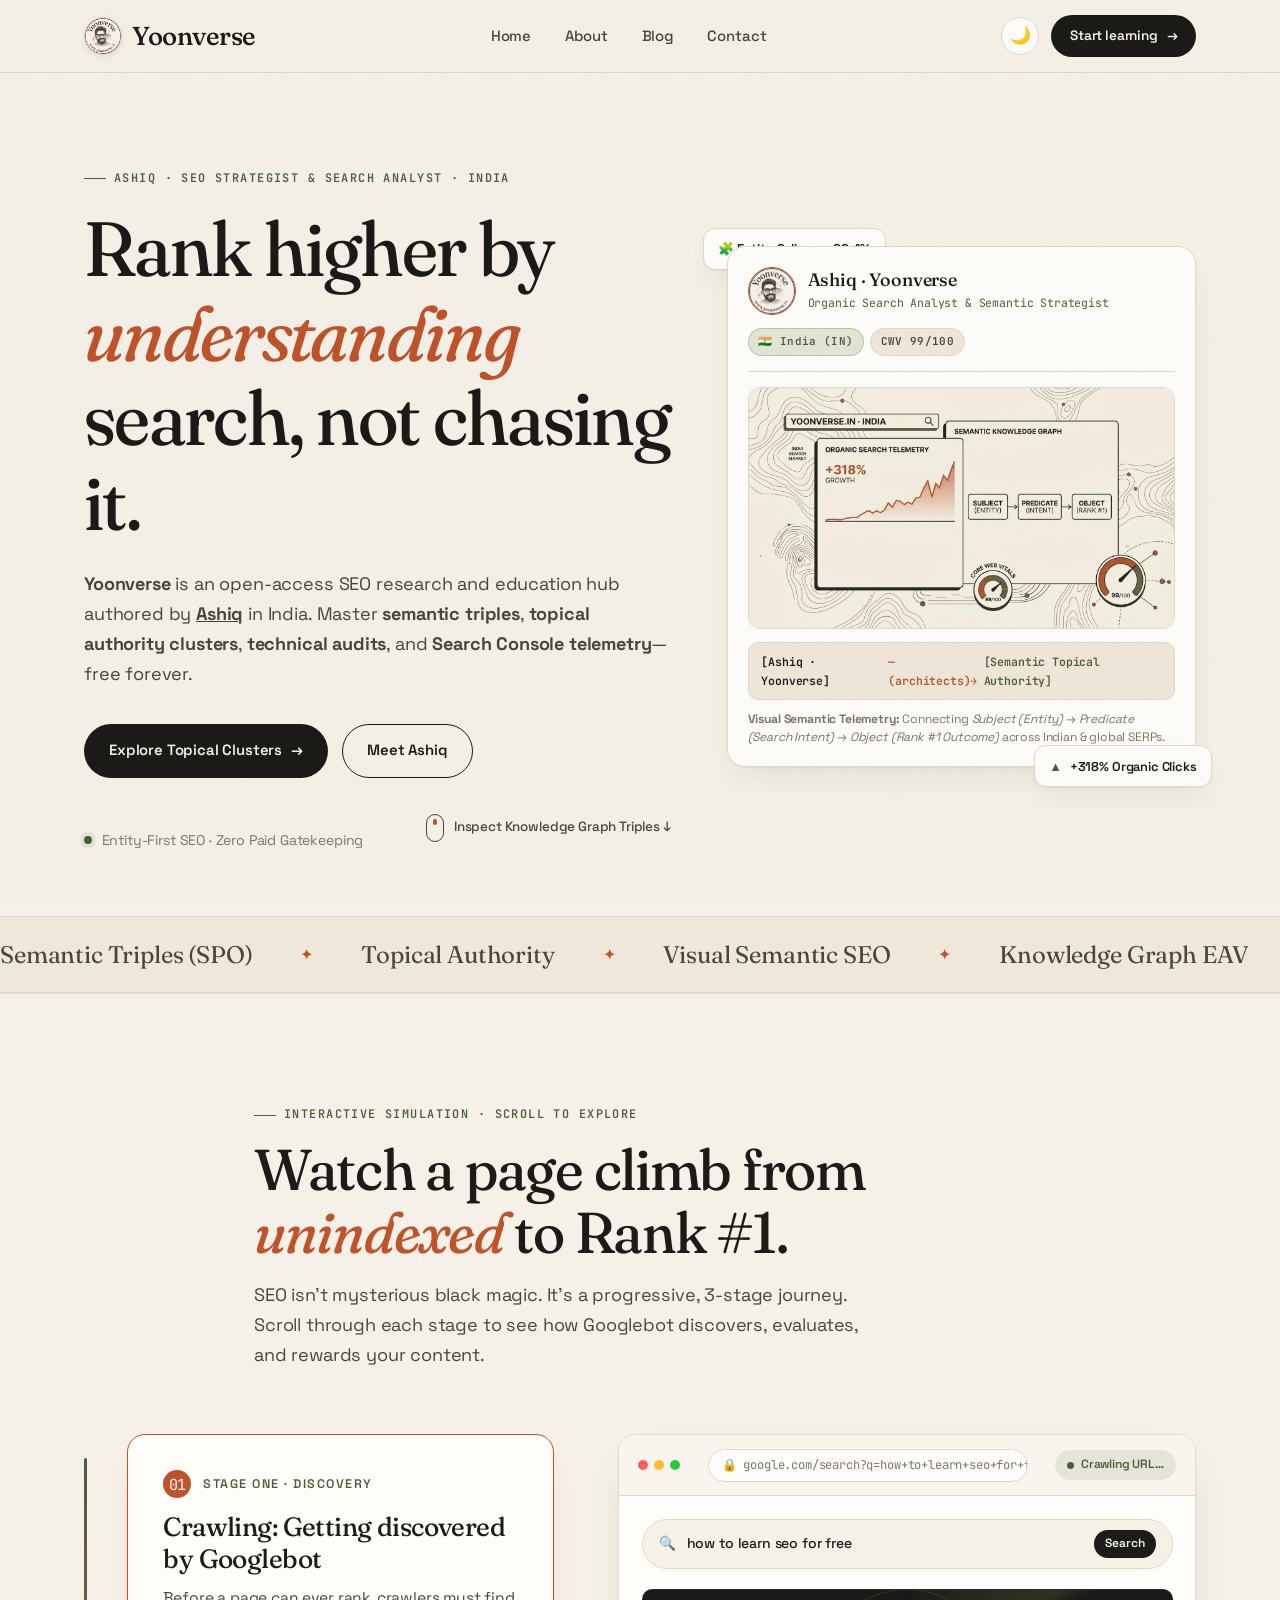
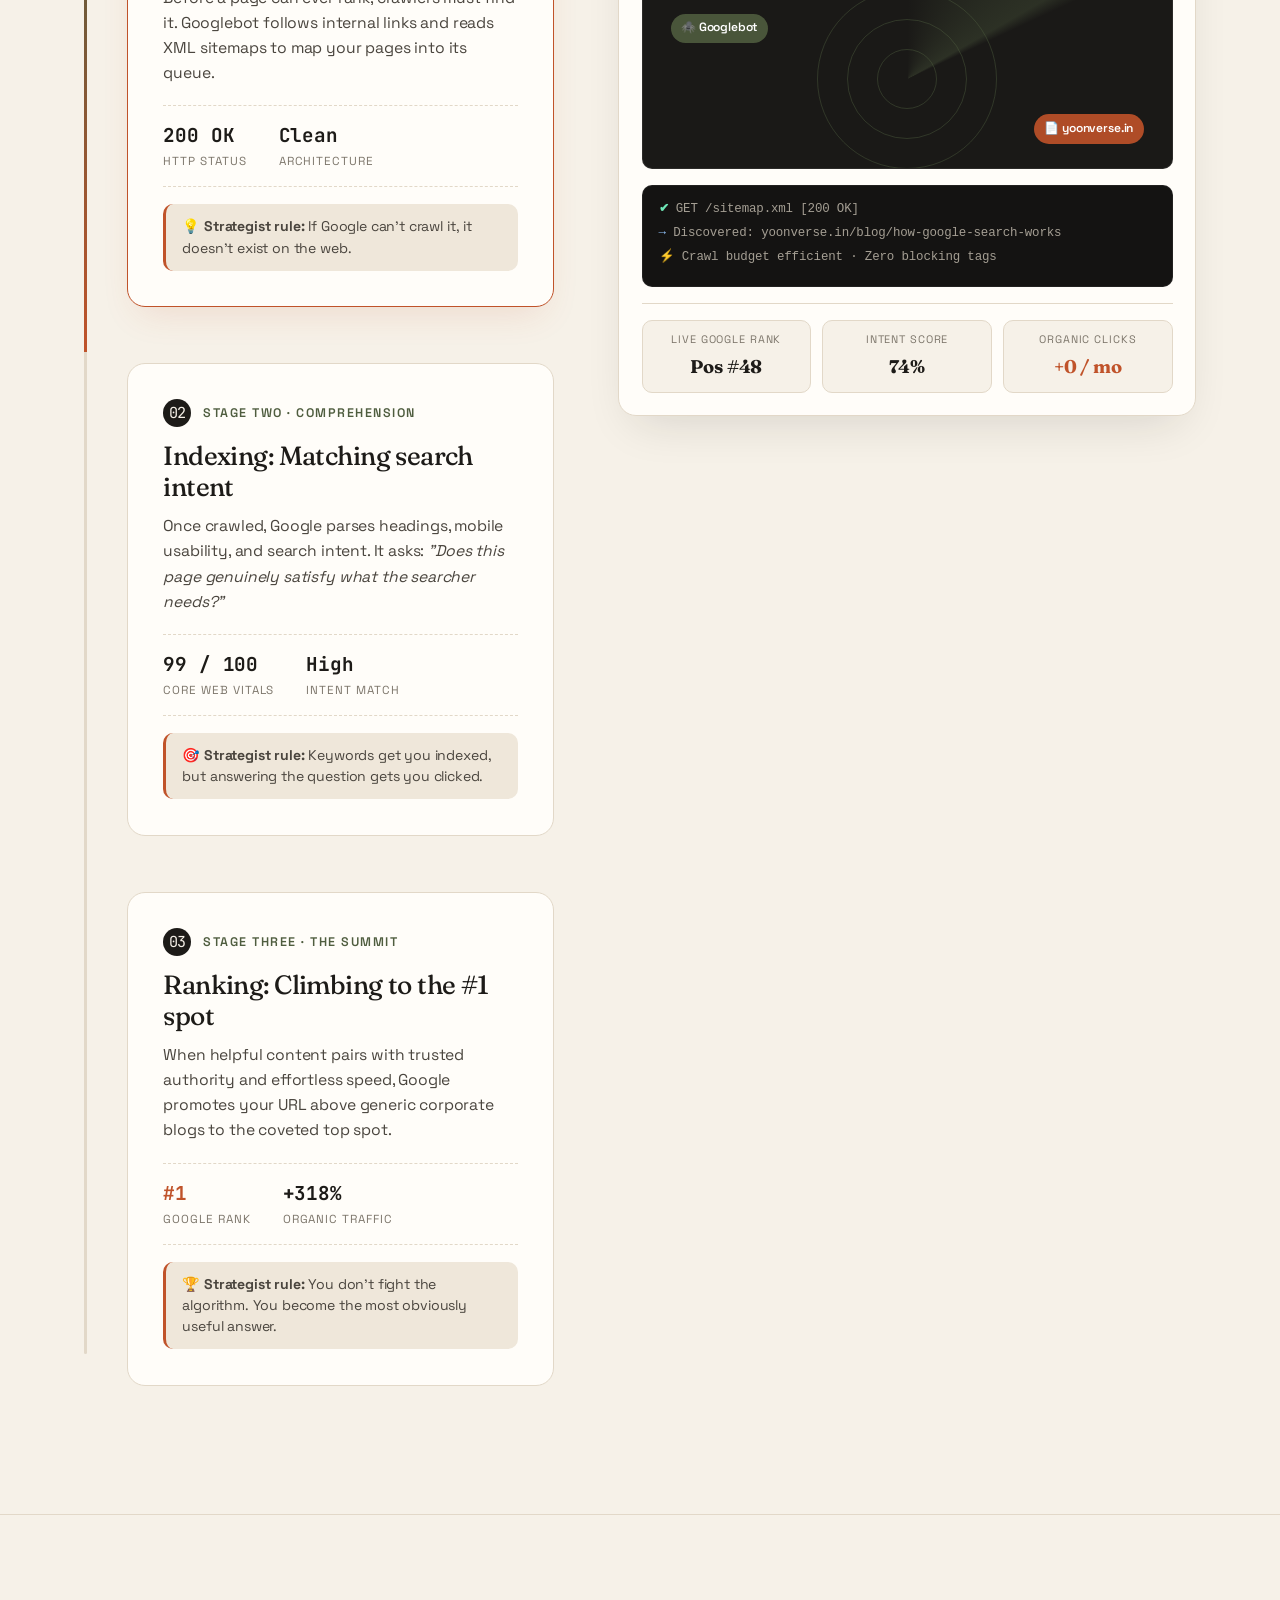
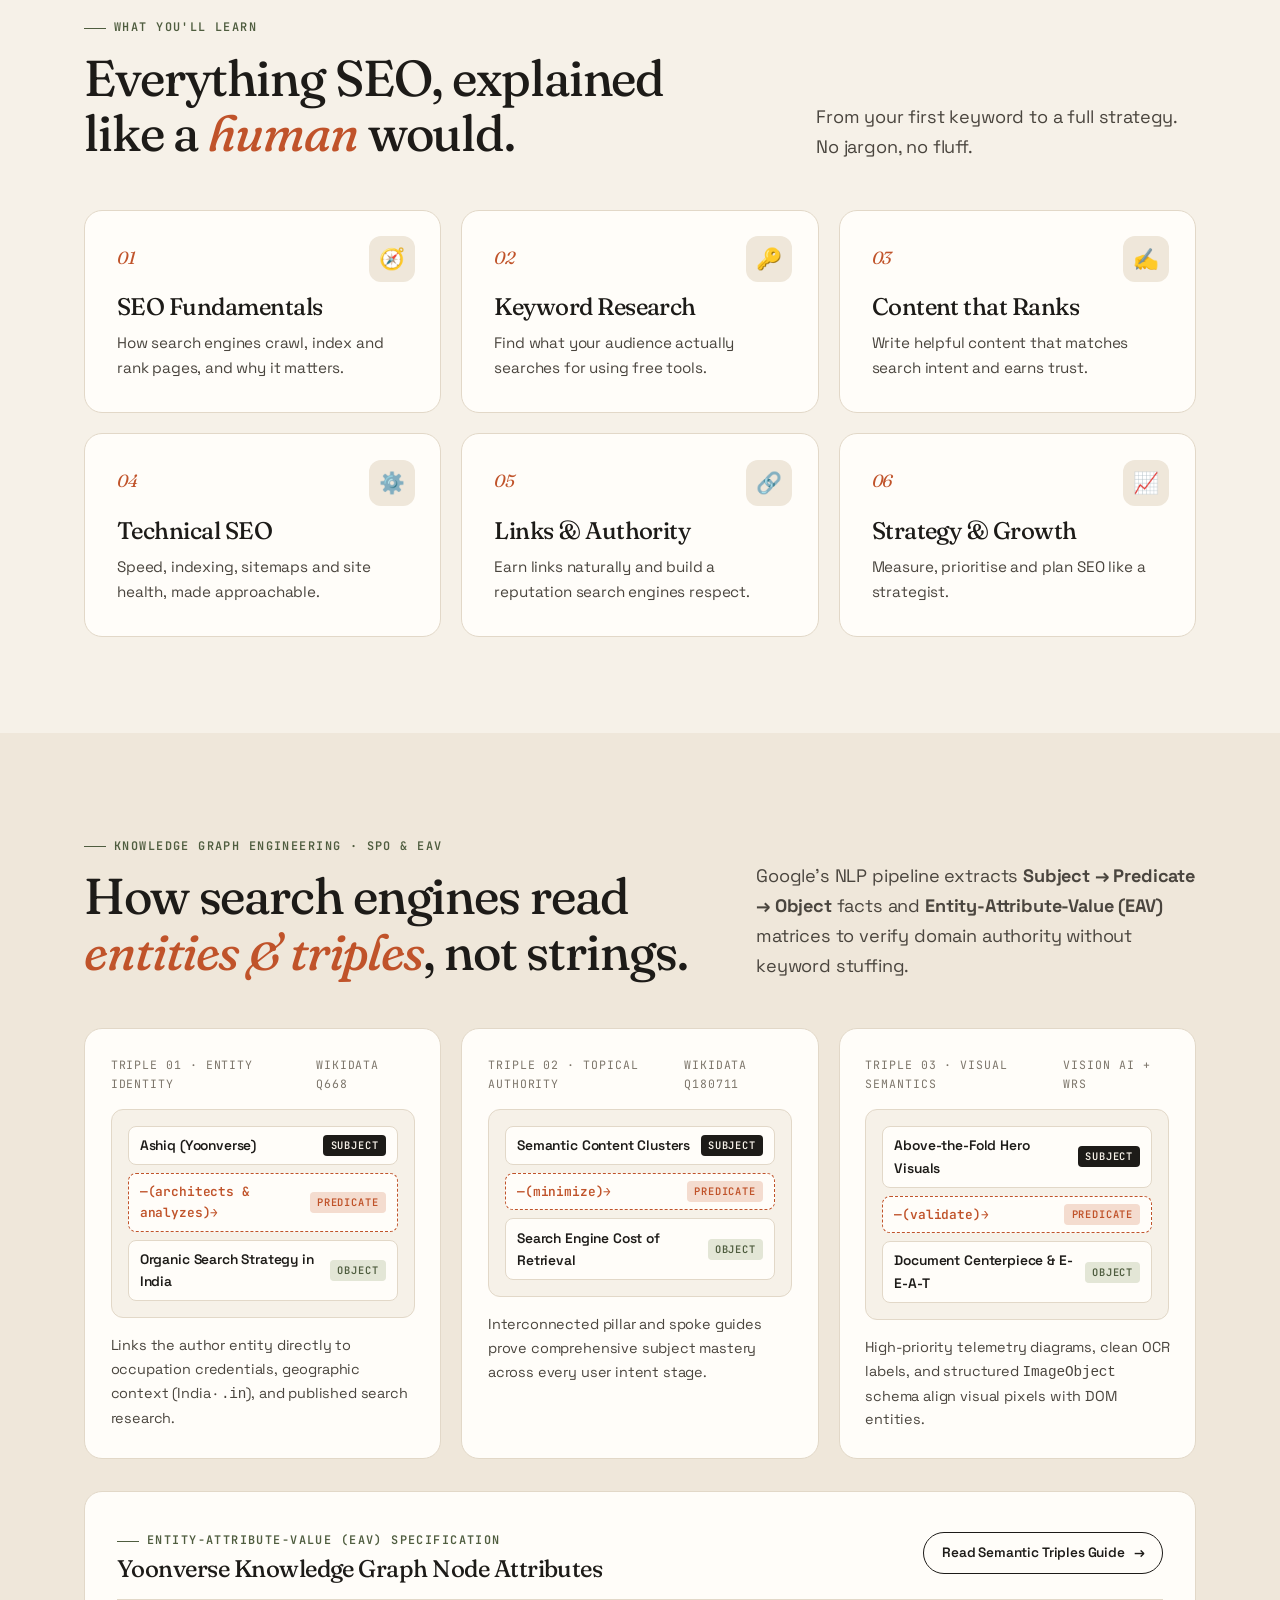
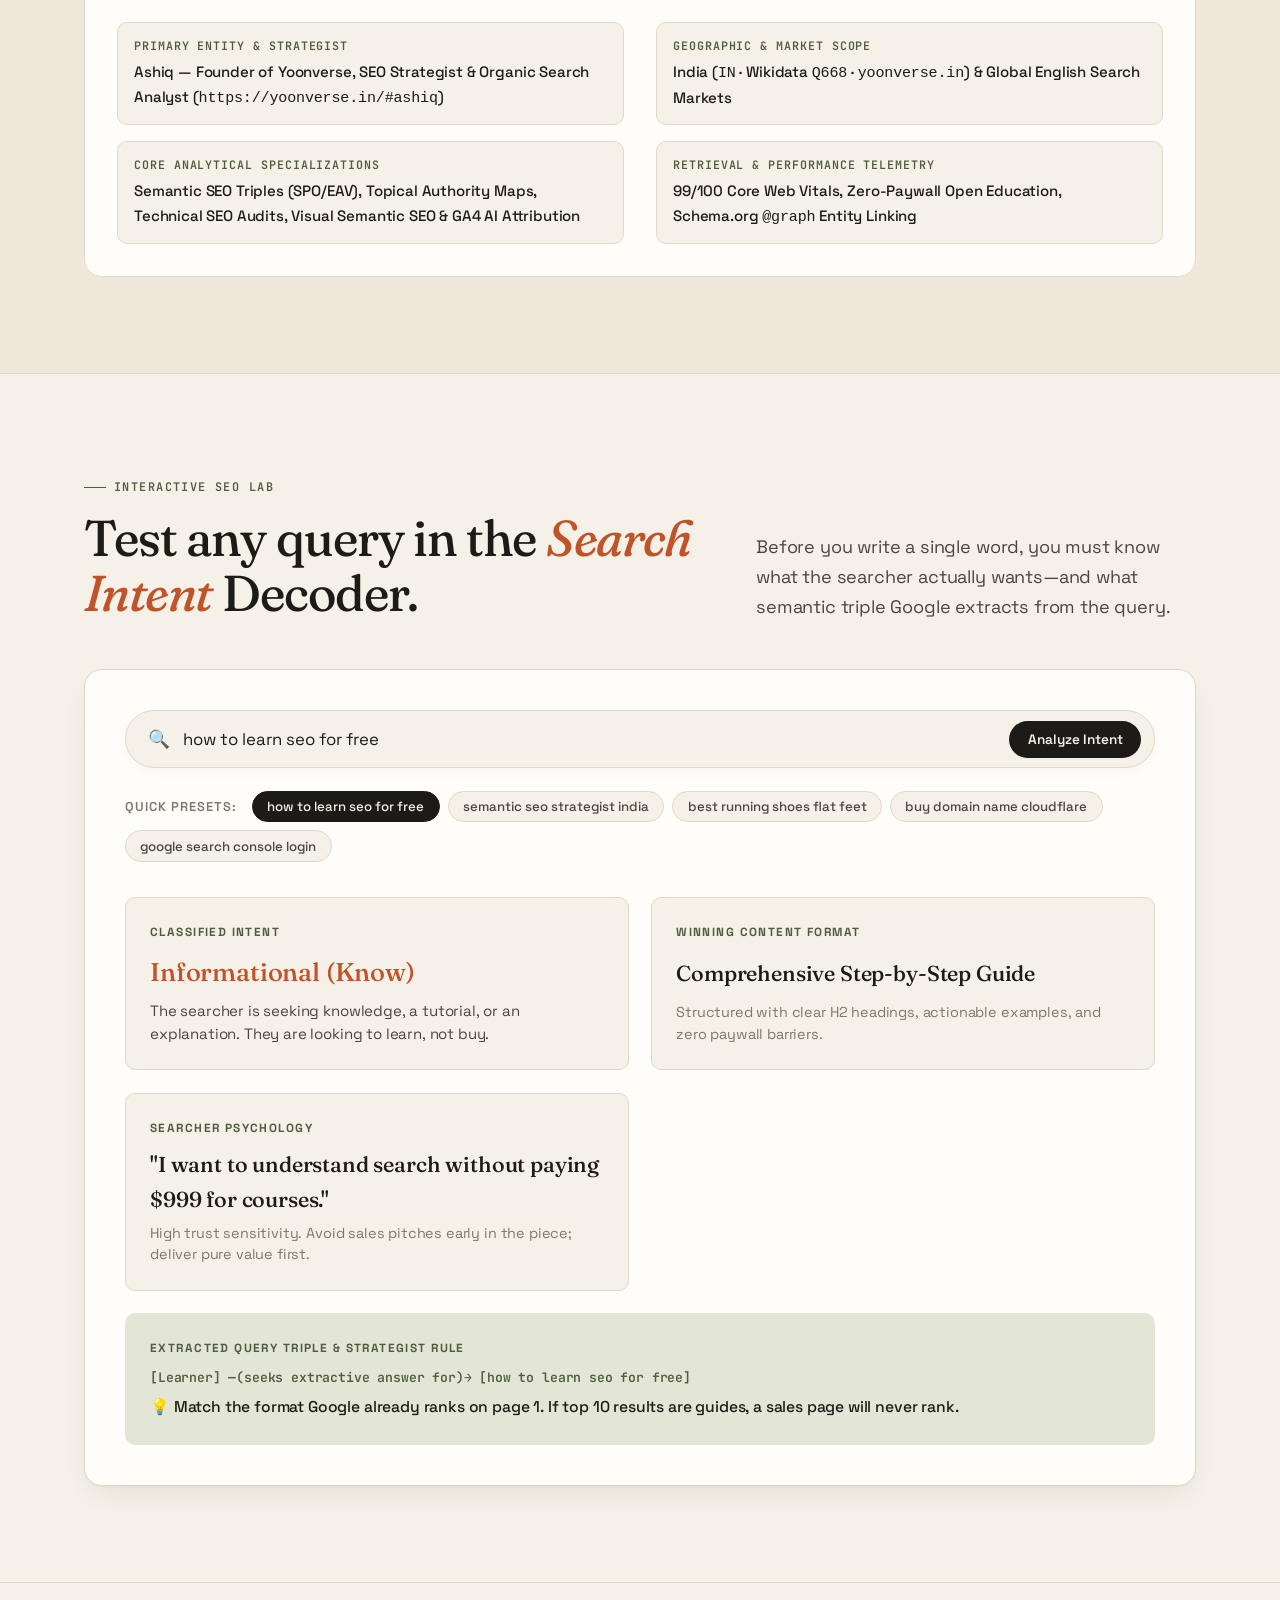
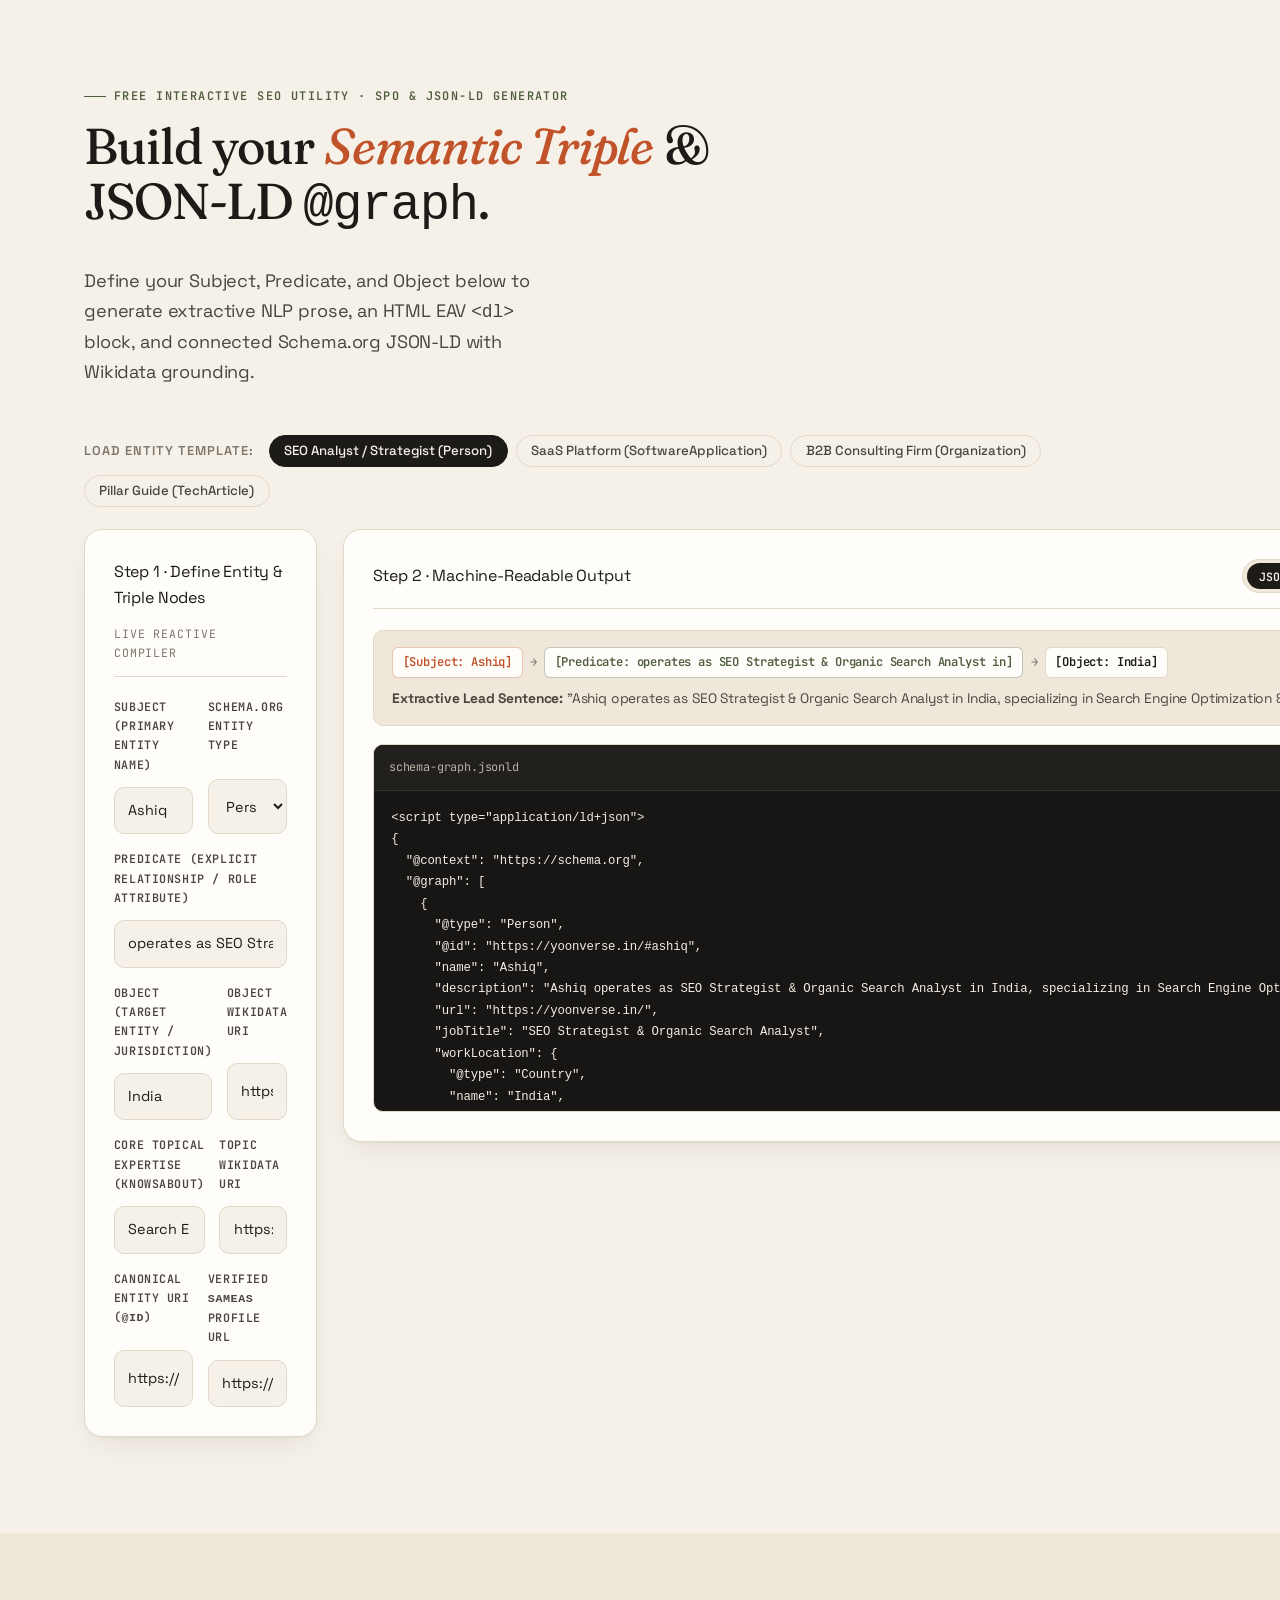
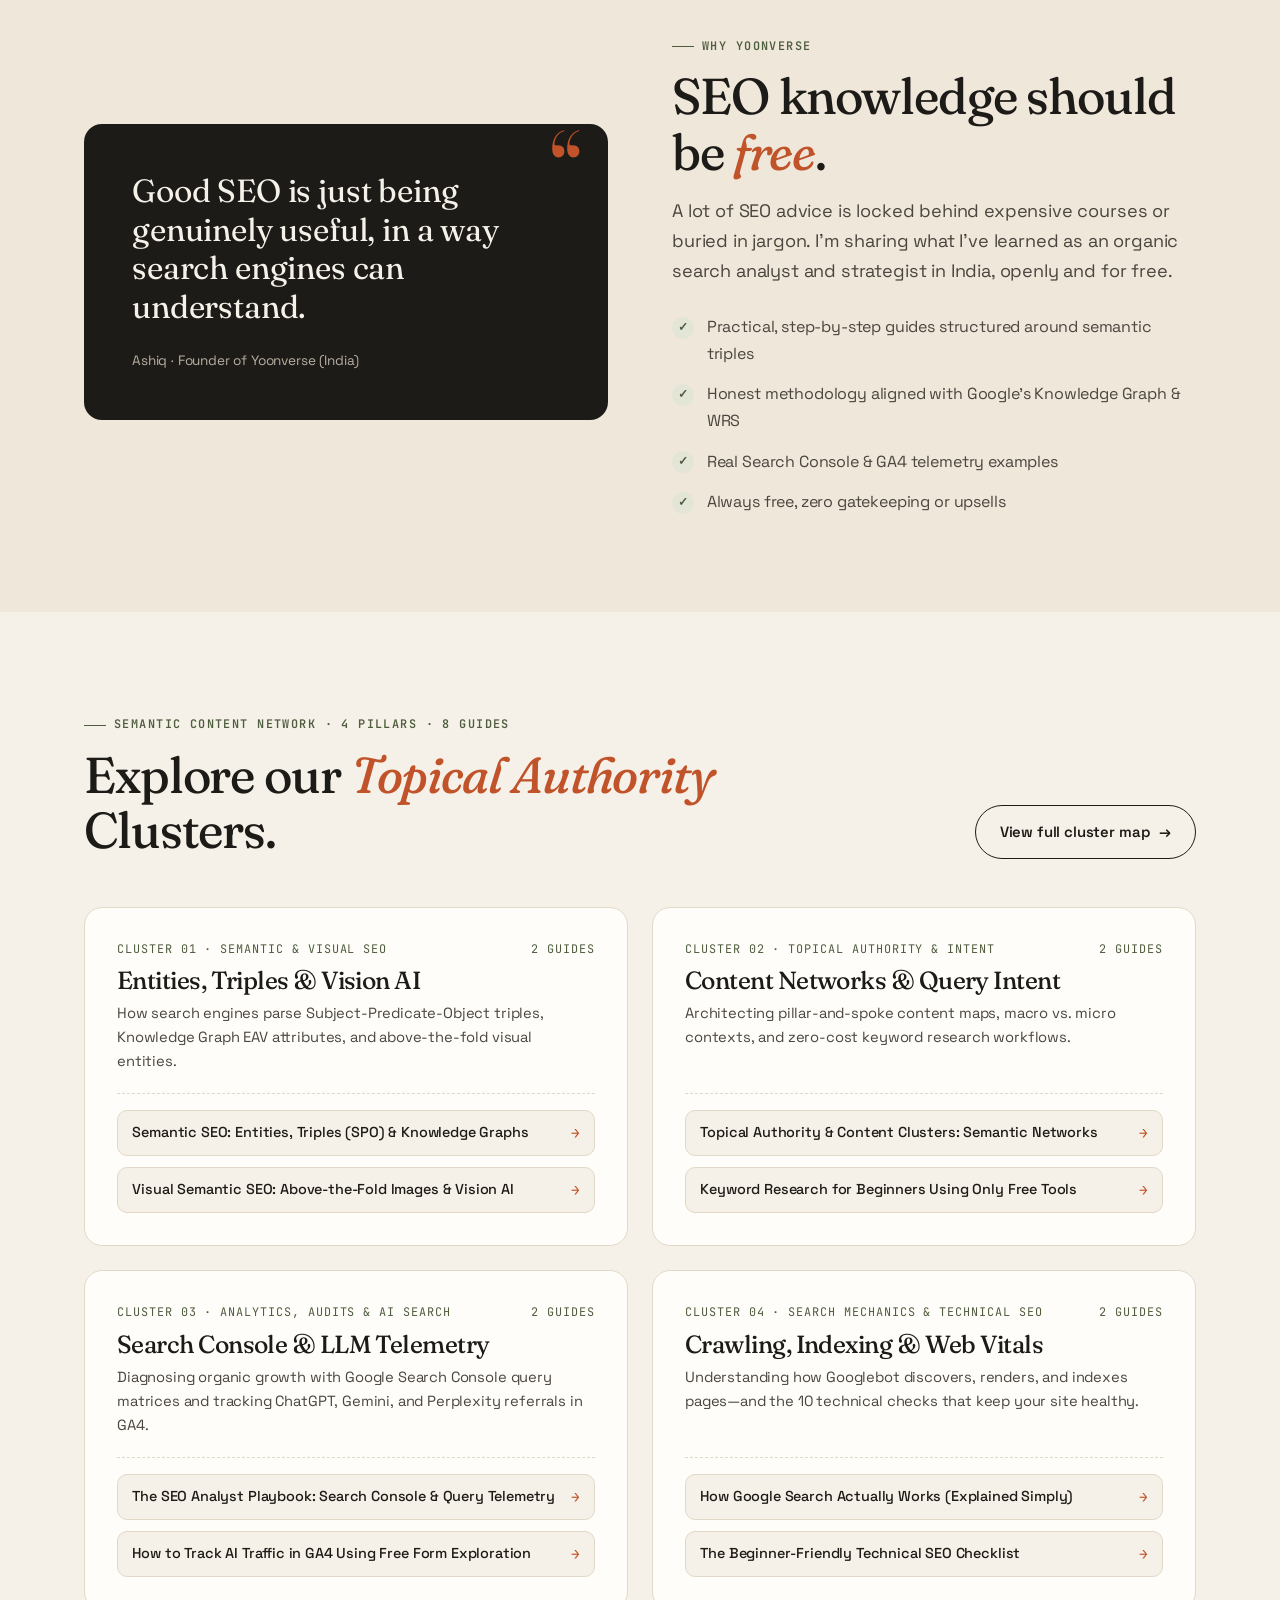
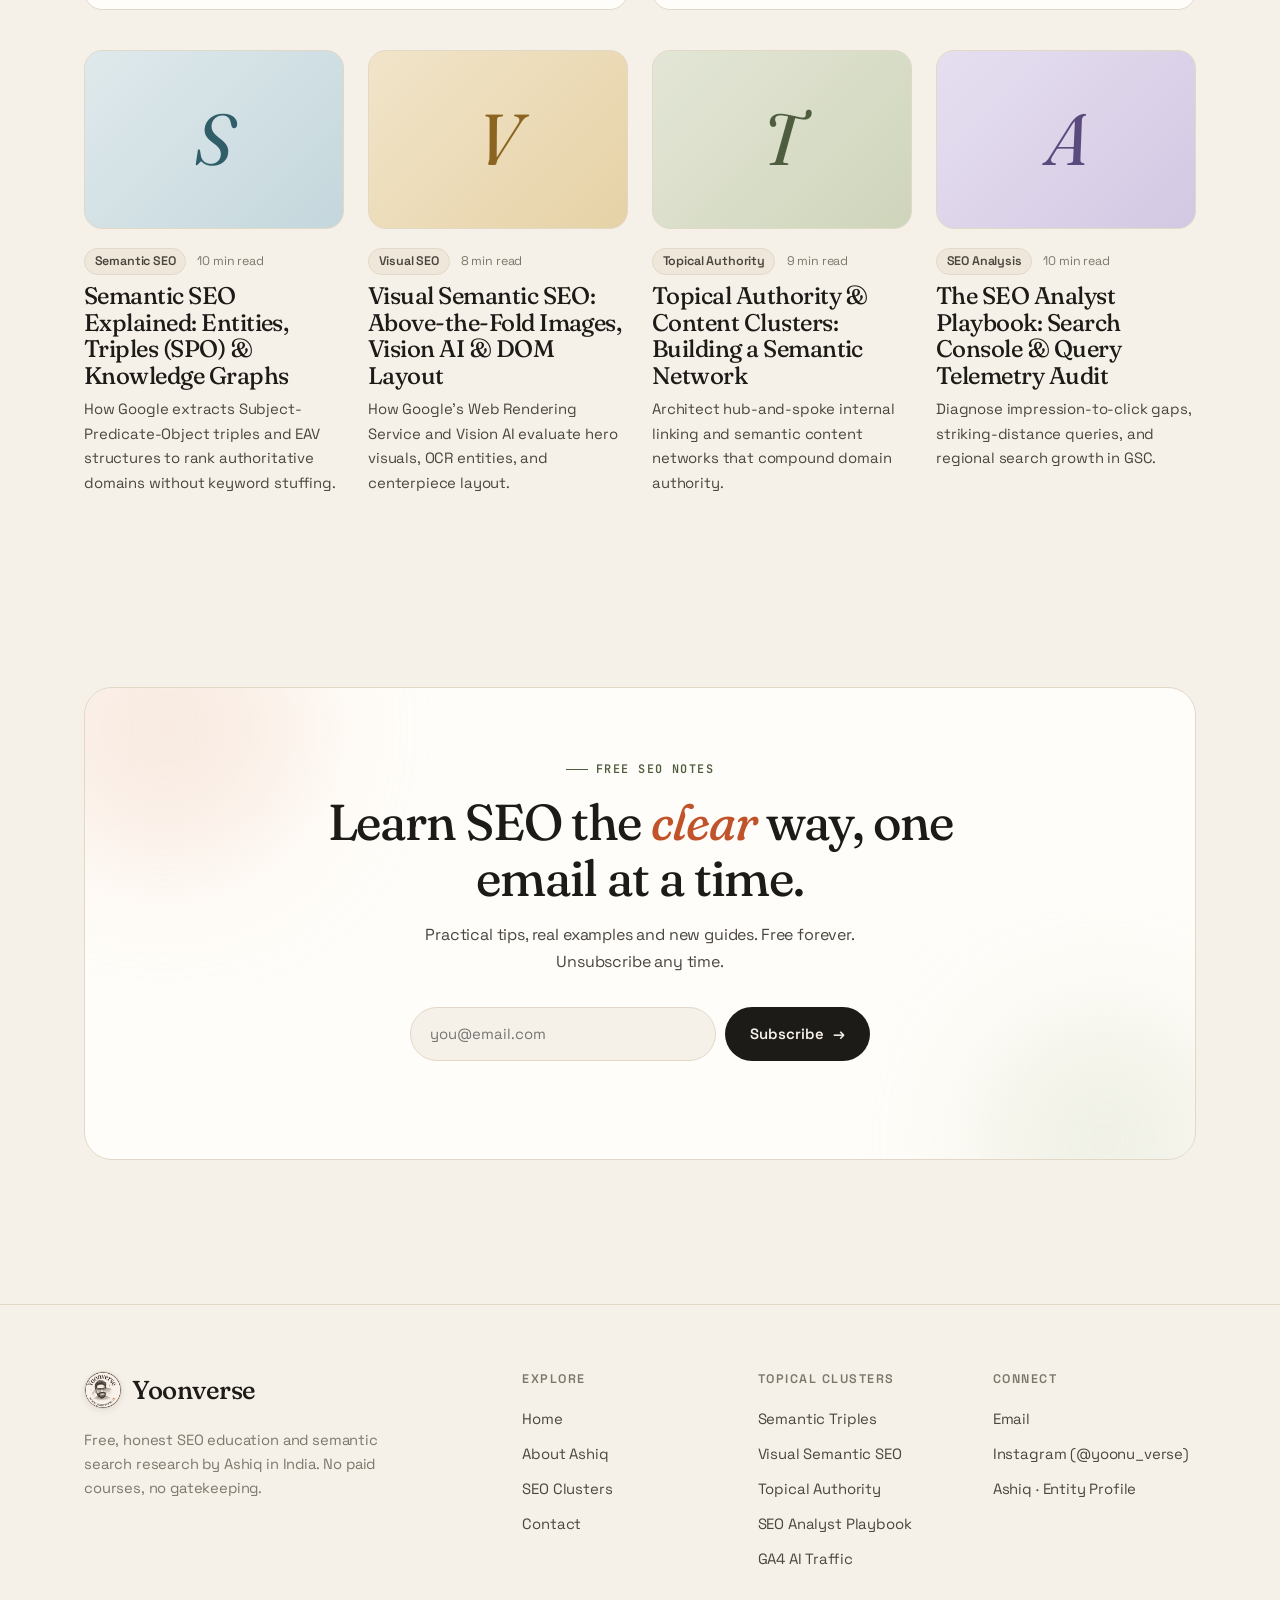
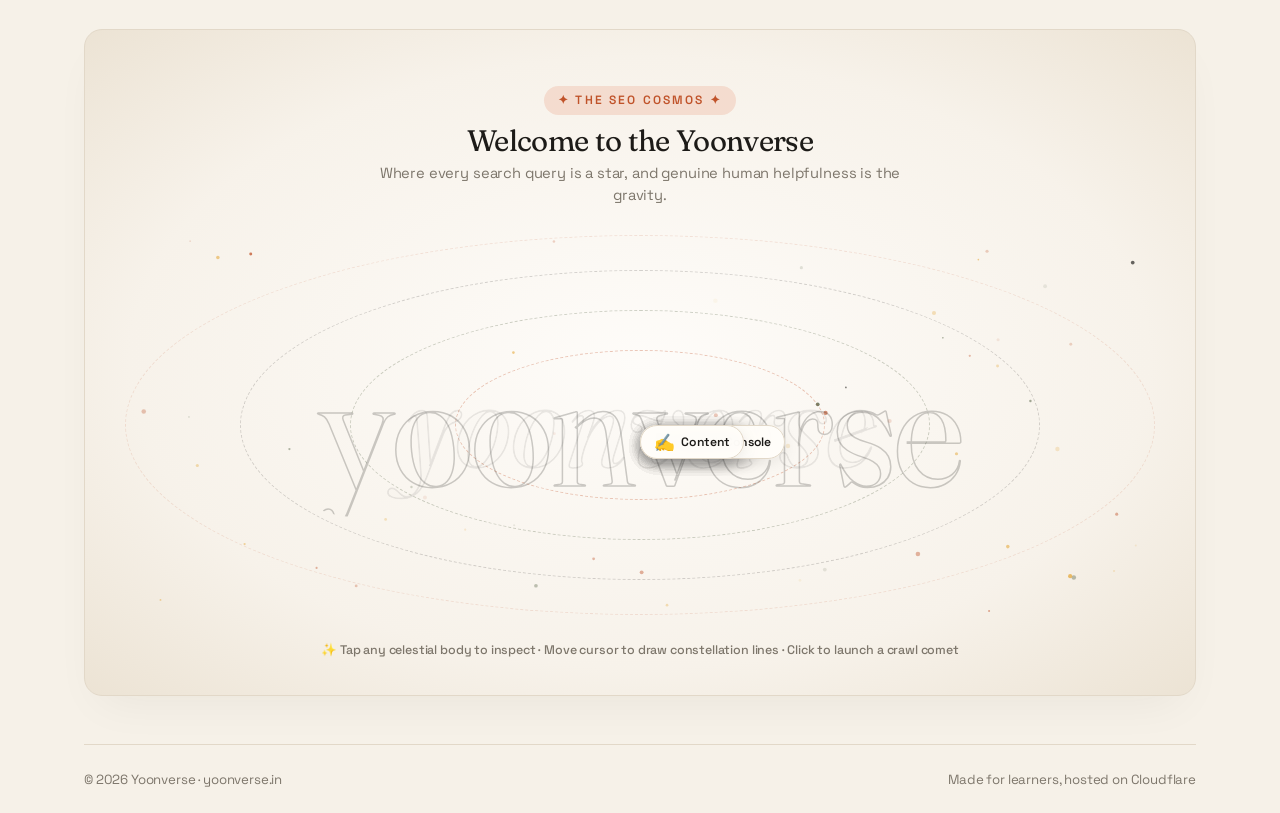
==== commit 827102f3: "feat(seo): llms.txt, image sitemap, AI crawler rules, Instagram sameAs, Semantic Triple & JSON-LD Sc" ====
--- a/index.html
+++ b/index.html
@@ -34,7 +34,7 @@
   <link
     href="https://fonts.googleapis.com/css2?family=Fraunces:ital,opsz,wght@0,9..144,400..700;1,9..144,400..600&family=JetBrains+Mono:ital,wght@0,400;0,500;0,600;1,400&family=Space+Grotesk:wght@400;500;600;700&display=swap"
     rel="stylesheet">
-  <link rel="stylesheet" href="/style.css?v=4.0">
+  <link rel="stylesheet" href="/style.css?v=4.1">
   <script>(function () { try { const t = localStorage.getItem('yoonverse_theme'); if (t === 'dark' || (!t && window.matchMedia('(prefers-color-scheme:dark)').matches)) { document.documentElement.setAttribute('data-theme', 'dark'); } } catch (e) { } })();</script>
   <script type="application/ld+json">
   {
@@ -112,6 +112,7 @@
         "@id": "https://yoonverse.in/#organization",
         "name": "Yoonverse",
         "url": "https://yoonverse.in/",
+        "sameAs": ["https://www.instagram.com/yoonu_verse/"],
         "logo": { "@id": "https://yoonverse.in/#founder-portrait" },
         "founder": { "@id": "https://yoonverse.in/#ashiq" },
         "areaServed": [
@@ -141,6 +142,21 @@
         "mainEntity": { "@id": "https://yoonverse.in/#ashiq" },
         "primaryImageOfPage": { "@id": "https://yoonverse.in/#primaryimage" },
         "inLanguage": "en-IN"
+      },
+      {
+        "@type": "WebApplication",
+        "@id": "https://yoonverse.in/#triple-schema-builder",
+        "name": "Yoonverse Semantic Triple & JSON-LD Entity Schema Builder",
+        "url": "https://yoonverse.in/#triple-schema-builder",
+        "applicationCategory": "SEOApplication",
+        "operatingSystem": "All",
+        "description": "Free interactive Semantic SEO tool engineered by Ashiq (India) to generate Subject-Predicate-Object (SPO) triples, Entity-Attribute-Value (EAV) HTML definition lists, and connected JSON-LD @graph schema with Wikidata reconciliation.",
+        "author": { "@id": "https://yoonverse.in/#ashiq" },
+        "offers": {
+          "@type": "Offer",
+          "price": "0",
+          "priceCurrency": "INR"
+        }
       }
     ]
   }
@@ -612,6 +628,126 @@
       </div>
     </section>
 
+    <!-- ---------- INTERACTIVE SEMANTIC TRIPLE & JSON-LD SCHEMA BUILDER ---------- -->
+    <section class="section schema-builder-section" id="triple-schema-builder" aria-labelledby="schema-builder-heading">
+      <div class="container">
+        <div class="section-head">
+          <div>
+            <span class="eyebrow">Free Interactive SEO Utility · SPO &amp; JSON-LD Generator</span>
+            <h2 class="reveal" id="schema-builder-heading">Build your <em class="accent">Semantic Triple</em> &amp; JSON-LD <code>@graph</code>.</h2>
+          </div>
+          <p class="lead reveal" style="max-width:460px">Define your Subject, Predicate, and Object below to generate extractive NLP prose, an HTML EAV <code>&lt;dl&gt;</code> block, and connected Schema.org JSON-LD with Wikidata grounding.</p>
+        </div>
+
+        <div class="intent-presets reveal" style="margin-bottom:1.4rem">
+          <span class="presets-lbl">Load Entity Template:</span>
+          <button type="button" class="preset-chip sb-preset active" data-template="analyst">SEO Analyst / Strategist (Person)</button>
+          <button type="button" class="preset-chip sb-preset" data-template="saas">SaaS Platform (SoftwareApplication)</button>
+          <button type="button" class="preset-chip sb-preset" data-template="agency">B2B Consulting Firm (Organization)</button>
+          <button type="button" class="preset-chip sb-preset" data-template="article">Pillar Guide (TechArticle)</button>
+        </div>
+
+        <div class="schema-builder-grid reveal d1">
+          <!-- Left: Builder Inputs -->
+          <div class="builder-form-card">
+            <div class="builder-card-head">
+              <span class="eav-badge">Step 1 · Define Entity &amp; Triple Nodes</span>
+              <span class="builder-sub">Live Reactive Compiler</span>
+            </div>
+
+            <div class="builder-fields">
+              <div class="builder-row-2">
+                <div class="field">
+                  <label for="sbSubject">Subject (Primary Entity Name)</label>
+                  <input id="sbSubject" type="text" value="Ashiq" placeholder="e.g. Ashiq">
+                </div>
+                <div class="field">
+                  <label for="sbType">Schema.org Entity Type</label>
+                  <select id="sbType">
+                    <option value="Person" selected>Person (Strategist / Author)</option>
+                    <option value="Organization">Organization (Brand / Company)</option>
+                    <option value="EducationalOrganization">EducationalOrganization</option>
+                    <option value="SoftwareApplication">SoftwareApplication (SaaS / Tool)</option>
+                    <option value="TechArticle">TechArticle (Pillar Guide)</option>
+                  </select>
+                </div>
+              </div>
+
+              <div class="field">
+                <label for="sbPredicate">Predicate (Explicit Relationship / Role Attribute)</label>
+                <input id="sbPredicate" type="text" value="operates as SEO Strategist &amp; Organic Search Analyst in" placeholder="e.g. operates as SEO Strategist in">
+              </div>
+
+              <div class="builder-row-2">
+                <div class="field">
+                  <label for="sbObject">Object (Target Entity / Jurisdiction)</label>
+                  <input id="sbObject" type="text" value="India" placeholder="e.g. India">
+                </div>
+                <div class="field">
+                  <label for="sbObjectWiki">Object Wikidata URI</label>
+                  <input id="sbObjectWiki" type="url" value="https://www.wikidata.org/wiki/Q668" placeholder="https://www.wikidata.org/wiki/Q668">
+                </div>
+              </div>
+
+              <div class="builder-row-2">
+                <div class="field">
+                  <label for="sbSpecialty">Core Topical Expertise (knowsAbout)</label>
+                  <input id="sbSpecialty" type="text" value="Search Engine Optimization &amp; Semantic Web" placeholder="e.g. Search Engine Optimization">
+                </div>
+                <div class="field">
+                  <label for="sbSpecialtyWiki">Topic Wikidata URI</label>
+                  <input id="sbSpecialtyWiki" type="url" value="https://www.wikidata.org/wiki/Q180711" placeholder="https://www.wikidata.org/wiki/Q180711">
+                </div>
+              </div>
+
+              <div class="builder-row-2">
+                <div class="field">
+                  <label for="sbEntityId">Canonical Entity URI (<code>@id</code>)</label>
+                  <input id="sbEntityId" type="url" value="https://yoonverse.in/#ashiq" placeholder="https://yourdomain.com/#entity">
+                </div>
+                <div class="field">
+                  <label for="sbSameAs">Verified <code>sameAs</code> Profile URL</label>
+                  <input id="sbSameAs" type="url" value="https://www.instagram.com/yoonu_verse/" placeholder="https://www.instagram.com/...">
+                </div>
+              </div>
+            </div>
+          </div>
+
+          <!-- Right: Live Triple + EAV + JSON-LD Output -->
+          <div class="builder-output-card">
+            <div class="builder-card-head">
+              <span class="eav-badge">Step 2 · Machine-Readable Output</span>
+              <div class="builder-tabs" role="tablist">
+                <button type="button" class="builder-tab active" data-tab="jsonld">JSON-LD @graph</button>
+                <button type="button" class="builder-tab" data-tab="eav">HTML &lt;dl&gt; EAV</button>
+              </div>
+            </div>
+
+            <!-- Live Visual Triple Bar -->
+            <div class="builder-live-triple">
+              <div class="triple-node-row">
+                <span class="t-node t-sub" id="sbOutSub">[Subject: Ashiq]</span>
+                <span class="t-arrow">→</span>
+                <span class="t-node t-pred" id="sbOutPred">[Predicate: operates as SEO Strategist &amp; Organic Search Analyst in]</span>
+                <span class="t-arrow">→</span>
+                <span class="t-node t-obj" id="sbOutObj">[Object: India]</span>
+              </div>
+              <p class="builder-prose-preview" id="sbOutProse"><strong>Extractive Lead Sentence:</strong> "Ashiq operates as an SEO Strategist &amp; Organic Search Analyst in India, specializing in Search Engine Optimization &amp; Semantic Web."</p>
+            </div>
+
+            <!-- Code Output Box -->
+            <div class="builder-code-wrap">
+              <div class="builder-code-toolbar">
+                <span class="builder-code-filename" id="sbCodeFilename">schema-graph.jsonld</span>
+                <button type="button" class="btn btn-dark btn-sm copy-schema-btn" id="sbCopyBtn">Copy Code</button>
+              </div>
+              <pre class="builder-code-pre"><code id="sbCodeOutput"></code></pre>
+            </div>
+          </div>
+        </div>
+      </div>
+    </section>
+
     <section class="section" style="background:var(--bg-soft)">
       <div class="container split">
         <div class="quote-card reveal">
@@ -771,8 +907,8 @@
           <h4>Connect</h4>
           <ul>
             <li><a href="mailto:hello@yoonverse.in">Email</a></li>
-            <li><a href="https://www.linkedin.com/" target="_blank" rel="noopener">LinkedIn</a></li>
-            <li><a href="https://x.com/" target="_blank" rel="noopener">X / Twitter</a></li>
+            <li><a href="https://www.instagram.com/yoonu_verse/" target="_blank" rel="noopener me">Instagram (@yoonu_verse)</a></li>
+            <li><a href="/about">Ashiq · Entity Profile</a></li>
           </ul>
         </div>
       </div>
@@ -891,7 +1027,7 @@
           learners, hosted on Cloudflare</span></div>
     </div>
   </footer>
-  <script src="/script.js?v=3.2" defer></script>
+  <script src="/script.js?v=4.1" defer></script>
 </body>
 
 </html>
--- a/style.css
+++ b/style.css
@@ -4014,4 +4014,225 @@
   .cluster-pillar {
     padding: 1.35rem;
   }
+}
+
+/* ---------- Interactive Semantic Triple & JSON-LD Schema Builder ---------- */
+.schema-builder-section {
+  background: var(--bg);
+  border-top: 1px solid var(--line);
+}
+
+.schema-builder-grid {
+  display: grid;
+  grid-template-columns: 1fr 1.12fr;
+  gap: 1.6rem;
+  align-items: start;
+}
+
+.builder-form-card,
+.builder-output-card {
+  background: var(--surface);
+  border: 1px solid var(--line);
+  border-radius: var(--radius);
+  padding: 1.8rem;
+  box-shadow: var(--shadow);
+}
+
+.builder-card-head {
+  display: flex;
+  justify-content: space-between;
+  align-items: center;
+  flex-wrap: wrap;
+  gap: .75rem;
+  margin-bottom: 1.3rem;
+  padding-bottom: .9rem;
+  border-bottom: 1px solid var(--line);
+}
+
+.builder-sub {
+  font-family: var(--mono);
+  font-size: .72rem;
+  color: var(--muted);
+  text-transform: uppercase;
+  letter-spacing: .08em;
+}
+
+.builder-fields {
+  display: grid;
+  gap: 1rem;
+}
+
+.builder-row-2 {
+  display: grid;
+  grid-template-columns: 1fr 1fr;
+  gap: .9rem;
+}
+
+.builder-fields .field label {
+  display: block;
+  font-family: var(--mono);
+  font-size: .73rem;
+  font-weight: 600;
+  color: var(--ink-soft);
+  margin-bottom: .35rem;
+  text-transform: uppercase;
+  letter-spacing: .05em;
+}
+
+.builder-fields .field input,
+.builder-fields .field select {
+  width: 100%;
+  padding: .68rem .85rem;
+  border: 1px solid var(--line);
+  border-radius: 10px;
+  background: var(--bg);
+  color: var(--ink);
+  font-family: var(--sans);
+  font-size: .9rem;
+  transition: border-color .2s, box-shadow .2s;
+}
+
+.builder-fields .field input:focus,
+.builder-fields .field select:focus {
+  outline: none;
+  border-color: var(--accent);
+  box-shadow: 0 0 0 3px var(--accent-soft);
+}
+
+.builder-tabs {
+  display: inline-flex;
+  background: var(--bg-soft);
+  border: 1px solid var(--line);
+  border-radius: 999px;
+  padding: .2rem;
+  gap: .2rem;
+}
+
+.builder-tab {
+  border: 0;
+  background: transparent;
+  color: var(--ink-soft);
+  font-family: var(--mono);
+  font-size: .72rem;
+  font-weight: 600;
+  padding: .35rem .8rem;
+  border-radius: 999px;
+  cursor: pointer;
+  transition: background .2s, color .2s;
+}
+
+.builder-tab.active {
+  background: var(--ink);
+  color: var(--bg);
+}
+
+.builder-live-triple {
+  background: var(--bg-soft);
+  border: 1px solid var(--line);
+  border-radius: var(--radius-sm);
+  padding: 1rem 1.15rem;
+  margin-bottom: 1.15rem;
+}
+
+.triple-node-row {
+  display: flex;
+  flex-wrap: wrap;
+  align-items: center;
+  gap: .45rem;
+  font-family: var(--mono);
+  font-size: .76rem;
+  margin-bottom: .65rem;
+}
+
+.t-node {
+  padding: .28rem .6rem;
+  border-radius: 6px;
+  font-weight: 600;
+  border: 1px solid var(--line);
+  background: var(--surface);
+}
+
+.t-sub {
+  color: var(--accent);
+  border-color: rgba(192, 83, 42, .35);
+}
+
+.t-pred {
+  color: var(--olive);
+  border-color: rgba(79, 93, 63, .35);
+}
+
+.t-obj {
+  color: var(--ink);
+}
+
+.t-arrow {
+  color: var(--muted);
+  font-weight: 700;
+}
+
+.builder-prose-preview {
+  font-size: .86rem;
+  color: var(--ink-soft);
+  margin: 0;
+  line-height: 1.5;
+}
+
+.builder-code-wrap {
+  border: 1px solid var(--line);
+  border-radius: var(--radius-sm);
+  overflow: hidden;
+  background: #171614;
+}
+
+.builder-code-toolbar {
+  display: flex;
+  justify-content: space-between;
+  align-items: center;
+  padding: .55rem .95rem;
+  background: #22201d;
+  border-bottom: 1px solid rgba(255, 255, 255, .08);
+}
+
+.builder-code-filename {
+  font-family: var(--mono);
+  font-size: .74rem;
+  color: #b7afa2;
+}
+
+.copy-schema-btn {
+  padding: .35rem .8rem !important;
+  font-family: var(--mono);
+  font-size: .73rem !important;
+  background: var(--accent) !important;
+  color: #fffdf9 !important;
+  border: 0 !important;
+}
+
+.builder-code-pre {
+  margin: 0;
+  padding: 1rem 1.1rem;
+  max-height: 320px;
+  overflow: auto;
+  font-family: var(--mono);
+  font-size: .77rem;
+  line-height: 1.58;
+  color: #f3ede2;
+  white-space: pre;
+}
+
+@media (max-width: 960px) {
+  .schema-builder-grid {
+    grid-template-columns: 1fr;
+  }
+}
+
+@media (max-width: 680px) {
+  .builder-row-2 {
+    grid-template-columns: 1fr;
+  }
+  .builder-form-card,
+  .builder-output-card {
+    padding: 1.25rem;
+  }
 }
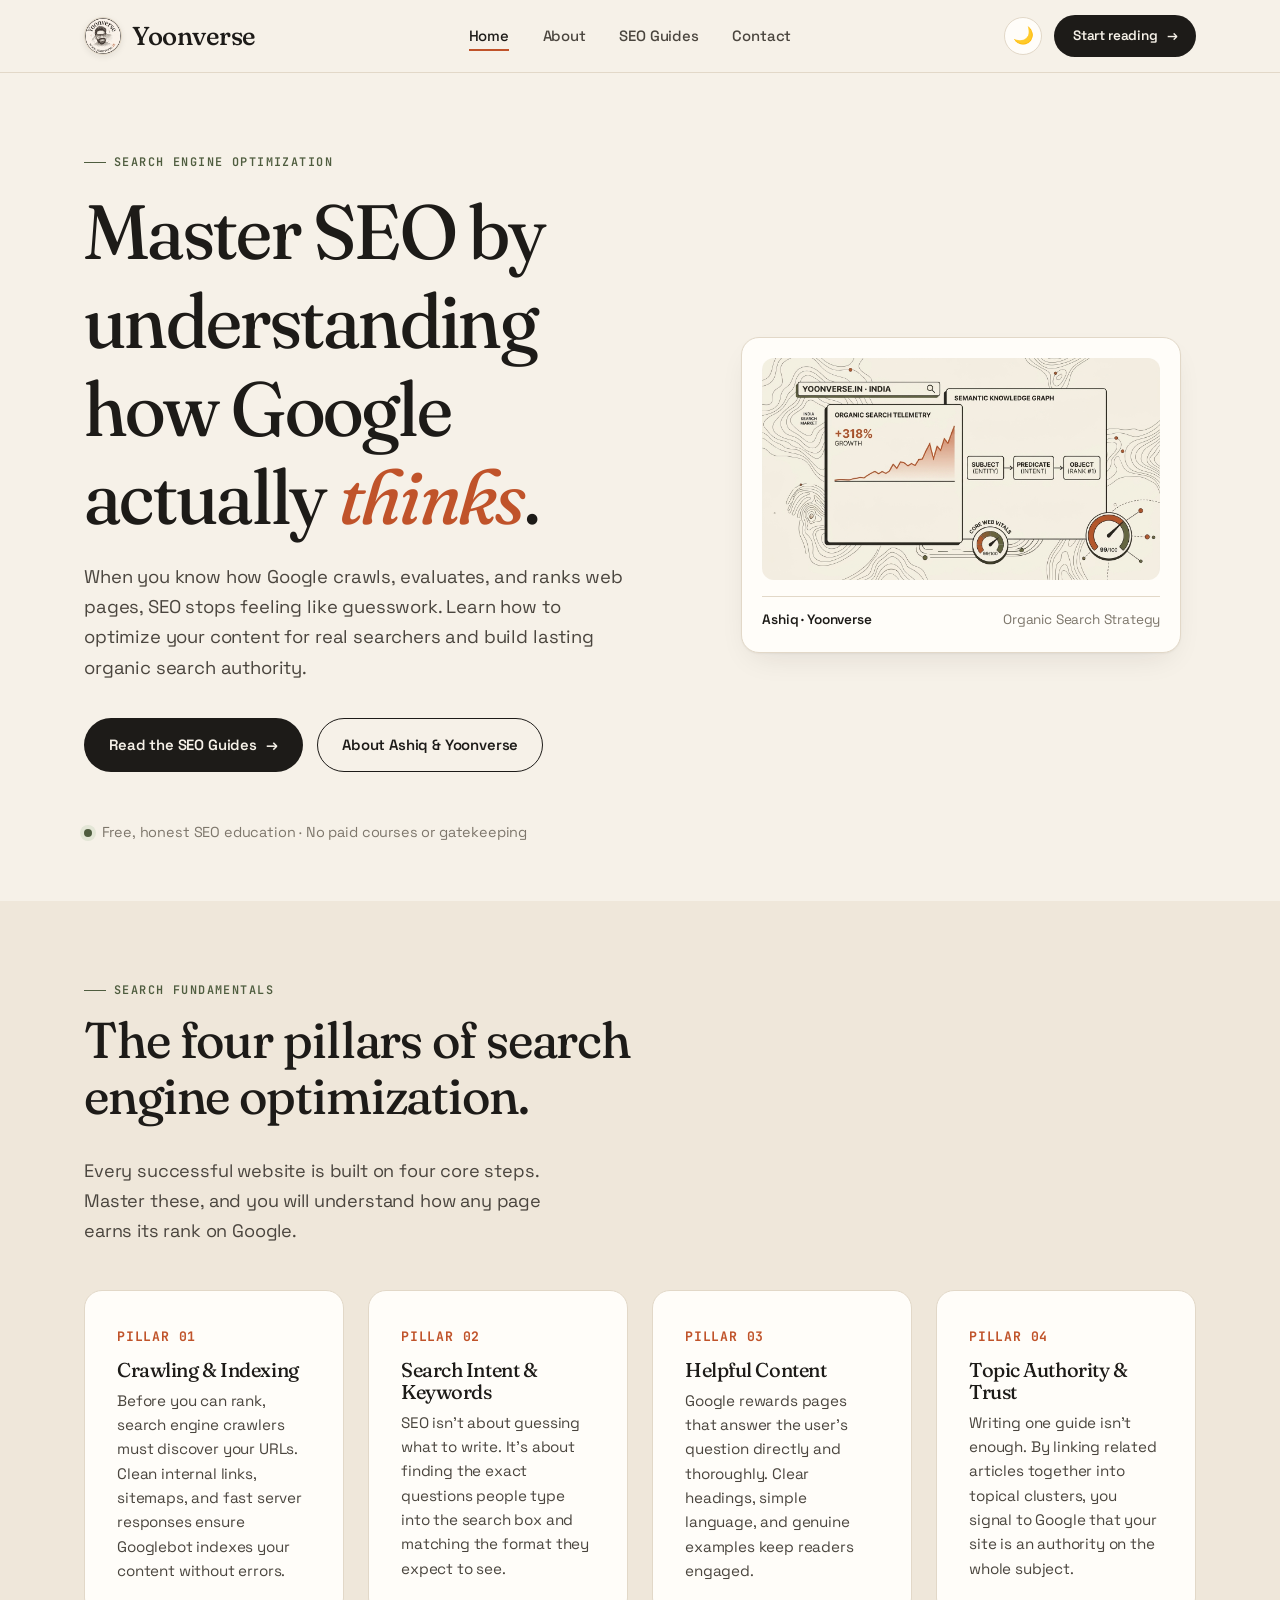
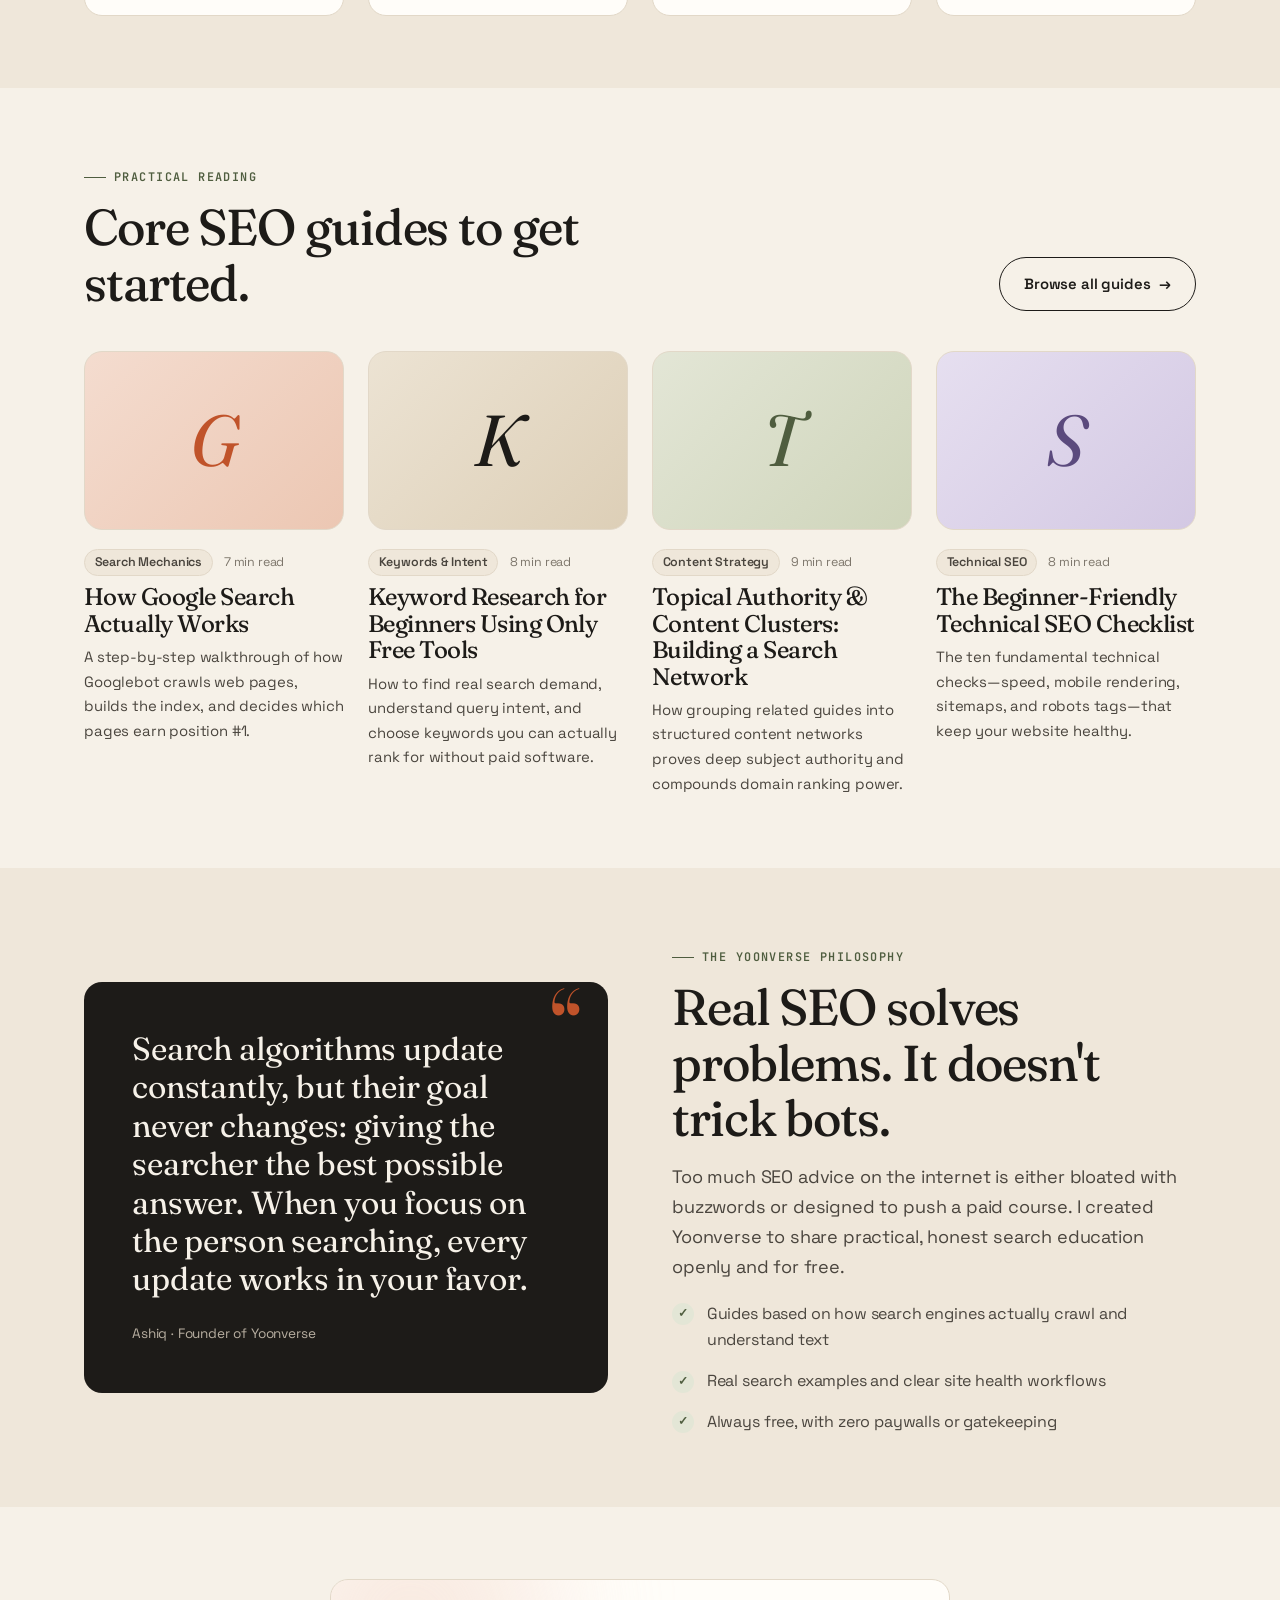
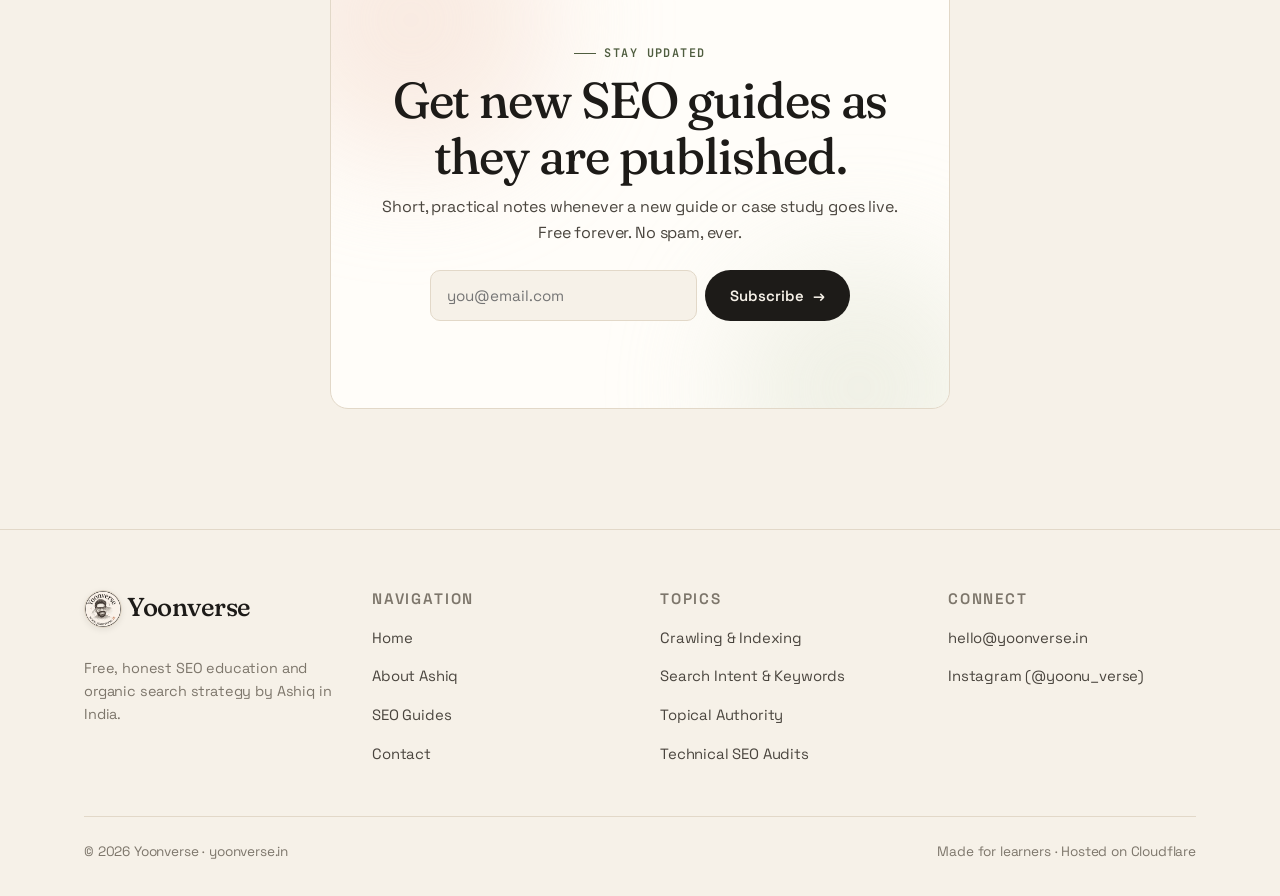
==== commit bdbdfed9: "Declutter website: remove AI slop, simplify to plain English, and streamline layout" ====
--- a/index.html
+++ b/index.html
@@ -4,9 +4,9 @@
 <head>
   <meta charset="UTF-8">
   <meta name="viewport" content="width=device-width, initial-scale=1.0">
-  <title>Yoonverse | Semantic SEO &amp; Organic Search Strategy by Ashiq</title>
+  <title>Yoonverse — Master SEO by Understanding How Google Thinks</title>
   <meta name="description"
-    content="Yoonverse is an open-access SEO research and education hub by Ashiq in India—covering Semantic SEO triples, topical authority clusters, technical audits, and AI search analytics.">
+    content="Free, honest SEO education and organic search strategy by Ashiq. Learn how search engines crawl, index, and rank content so you can build lasting search traffic.">
   <meta name="author" content="Ashiq">
   <meta name="geo.region" content="IN">
   <meta name="geo.placename" content="India">
@@ -16,25 +16,21 @@
   <meta property="og:type" content="website">
   <meta property="og:site_name" content="Yoonverse">
   <meta property="og:locale" content="en_IN">
-  <meta property="og:title" content="Yoonverse | Semantic SEO &amp; Organic Search Strategy by Ashiq">
+  <meta property="og:title" content="Yoonverse — Master SEO by Understanding How Google Thinks">
   <meta property="og:description"
-    content="Open-access SEO education, Semantic Knowledge Graph engineering, topical clusters, and Search Console diagnostics by Ashiq in India.">
+    content="Free, honest SEO education and organic search strategy by Ashiq. Learn how search engines crawl, index, and rank content.">
   <meta property="og:url" content="https://yoonverse.in/">
   <meta property="og:image" content="https://yoonverse.in/ashiq-seo-analyst-semantic-graph-india.jpg">
-  <meta property="og:image:width" content="1200">
-  <meta property="og:image:height" content="675">
-  <meta property="og:image:alt" content="Semantic Knowledge Graph triples, +318% organic search telemetry, and Core Web Vitals 99/100 engineered by Ashiq at Yoonverse India">
   <meta name="twitter:card" content="summary_large_image">
   <link rel="icon" href="/favicon.ico" sizes="any">
   <link rel="icon" href="/favicon-32x32.png" type="image/png">
   <link rel="apple-touch-icon" href="/apple-touch-icon.png">
-  <link rel="preload" as="image" href="/ashiq-seo-analyst-semantic-graph-india.jpg" fetchpriority="high">
   <link rel="preconnect" href="https://fonts.googleapis.com">
   <link rel="preconnect" href="https://fonts.gstatic.com" crossorigin>
   <link
     href="https://fonts.googleapis.com/css2?family=Fraunces:ital,opsz,wght@0,9..144,400..700;1,9..144,400..600&family=JetBrains+Mono:ital,wght@0,400;0,500;0,600;1,400&family=Space+Grotesk:wght@400;500;600;700&display=swap"
     rel="stylesheet">
-  <link rel="stylesheet" href="/style.css?v=4.1">
+  <link rel="stylesheet" href="/style.css?v=5.0">
   <script>(function () { try { const t = localStorage.getItem('yoonverse_theme'); if (t === 'dark' || (!t && window.matchMedia('(prefers-color-scheme:dark)').matches)) { document.documentElement.setAttribute('data-theme', 'dark'); } } catch (e) { } })();</script>
   <script type="application/ld+json">
   {
@@ -44,10 +40,9 @@
         "@type": "WebSite",
         "@id": "https://yoonverse.in/#website",
         "name": "Yoonverse",
-        "alternateName": "Yoonverse Semantic SEO Research & Education",
         "url": "https://yoonverse.in/",
         "inLanguage": "en-IN",
-        "description": "Open-access SEO research and education platform covering Semantic SEO triples, topical authority clusters, technical audits, and organic search analytics.",
+        "description": "Free, honest SEO education and organic search research by Ashiq.",
         "publisher": { "@id": "https://yoonverse.in/#organization" },
         "creator": { "@id": "https://yoonverse.in/#ashiq" }
       },
@@ -56,55 +51,18 @@
         "@id": "https://yoonverse.in/#ashiq",
         "name": "Ashiq",
         "jobTitle": "SEO Strategist & Organic Search Analyst",
-        "description": "Independent SEO Strategist and Organic Search Analyst in India specializing in Semantic SEO triples, Knowledge Graph engineering, Topical Authority content clusters, Technical SEO diagnostics, and GA4 AI search attribution.",
+        "description": "SEO Strategist and Organic Search Analyst based in India, teaching search engine optimization and topical authority at Yoonverse.",
         "url": "https://yoonverse.in/about",
-        "image": {
-          "@type": "ImageObject",
-          "@id": "https://yoonverse.in/#founder-portrait",
-          "url": "https://yoonverse.in/yoonverse.png",
-          "caption": "Ashiq — Founder of Yoonverse, SEO Strategist and Organic Search Analyst in India"
-        },
+        "image": "https://yoonverse.in/yoonverse.png",
         "nationality": {
           "@type": "Country",
-          "name": "India",
-          "sameAs": "https://www.wikidata.org/wiki/Q668"
+          "name": "India"
         },
         "homeLocation": {
           "@type": "Country",
-          "name": "India",
-          "sameAs": "https://www.wikidata.org/wiki/Q668"
+          "name": "India"
         },
-        "workLocation": {
-          "@type": "Country",
-          "name": "India",
-          "sameAs": "https://www.wikidata.org/wiki/Q668"
-        },
-        "hasOccupation": {
-          "@type": "Occupation",
-          "name": "SEO Analyst & Search Engine Optimization Strategist",
-          "occupationLocation": {
-            "@type": "Country",
-            "name": "India",
-            "sameAs": "https://www.wikidata.org/wiki/Q668"
-          },
-          "skills": [
-            "Semantic SEO & Subject-Predicate-Object Triples",
-            "Knowledge Graph & Entity-Attribute-Value (EAV) Architecture",
-            "Topical Authority & Content Cluster Mapping",
-            "Technical SEO Auditing & Core Web Vitals",
-            "Google Search Console Query Telemetry Analysis",
-            "Generative Engine Optimization (GEO) & GA4 AI Attribution",
-            "Visual Semantic SEO & Multimodal Search Optimization"
-          ]
-        },
-        "knowsAbout": [
-          { "@type": "Thing", "name": "Search Engine Optimization", "sameAs": "https://www.wikidata.org/wiki/Q180711" },
-          { "@type": "Thing", "name": "Semantic Web", "sameAs": "https://www.wikidata.org/wiki/Q54837" },
-          { "@type": "Thing", "name": "Knowledge Graph", "sameAs": "https://www.wikidata.org/wiki/Q33002955" },
-          { "@type": "Thing", "name": "Information Retrieval", "sameAs": "https://www.wikidata.org/wiki/Q816826" },
-          { "@type": "Thing", "name": "Web Analytics", "sameAs": "https://www.wikidata.org/wiki/Q10719477" },
-          { "@type": "Thing", "name": "Natural Language Processing", "sameAs": "https://www.wikidata.org/wiki/Q30642" }
-        ],
+        "sameAs": ["https://www.instagram.com/yoonu_verse/"],
         "worksFor": { "@id": "https://yoonverse.in/#organization" }
       },
       {
@@ -112,51 +70,7 @@
         "@id": "https://yoonverse.in/#organization",
         "name": "Yoonverse",
         "url": "https://yoonverse.in/",
-        "sameAs": ["https://www.instagram.com/yoonu_verse/"],
-        "logo": { "@id": "https://yoonverse.in/#founder-portrait" },
-        "founder": { "@id": "https://yoonverse.in/#ashiq" },
-        "areaServed": [
-          { "@type": "Country", "name": "India", "sameAs": "https://www.wikidata.org/wiki/Q668" },
-          { "@type": "Place", "name": "Worldwide" }
-        ]
-      },
-      {
-        "@type": "ImageObject",
-        "@id": "https://yoonverse.in/#primaryimage",
-        "url": "https://yoonverse.in/ashiq-seo-analyst-semantic-graph-india.jpg",
-        "contentUrl": "https://yoonverse.in/ashiq-seo-analyst-semantic-graph-india.jpg",
-        "width": 1200,
-        "height": 675,
-        "representativeOfPage": true,
-        "creator": { "@id": "https://yoonverse.in/#ashiq" },
-        "contentLocation": { "@type": "Country", "name": "India", "sameAs": "https://www.wikidata.org/wiki/Q668" },
-        "caption": "Yoonverse Organic Search Telemetry (+318% growth), Semantic Knowledge Graph Subject-Predicate-Object Triples, and Core Web Vitals 99/100 engineered by Ashiq in India."
-      },
-      {
-        "@type": "WebPage",
-        "@id": "https://yoonverse.in/#webpage",
-        "url": "https://yoonverse.in/",
-        "name": "Yoonverse | Semantic SEO & Organic Search Strategy by Ashiq",
-        "isPartOf": { "@id": "https://yoonverse.in/#website" },
-        "about": { "@id": "https://yoonverse.in/#ashiq" },
-        "mainEntity": { "@id": "https://yoonverse.in/#ashiq" },
-        "primaryImageOfPage": { "@id": "https://yoonverse.in/#primaryimage" },
-        "inLanguage": "en-IN"
-      },
-      {
-        "@type": "WebApplication",
-        "@id": "https://yoonverse.in/#triple-schema-builder",
-        "name": "Yoonverse Semantic Triple & JSON-LD Entity Schema Builder",
-        "url": "https://yoonverse.in/#triple-schema-builder",
-        "applicationCategory": "SEOApplication",
-        "operatingSystem": "All",
-        "description": "Free interactive Semantic SEO tool engineered by Ashiq (India) to generate Subject-Predicate-Object (SPO) triples, Entity-Attribute-Value (EAV) HTML definition lists, and connected JSON-LD @graph schema with Wikidata reconciliation.",
-        "author": { "@id": "https://yoonverse.in/#ashiq" },
-        "offers": {
-          "@type": "Offer",
-          "price": "0",
-          "priceCurrency": "INR"
-        }
+        "founder": { "@id": "https://yoonverse.in/#ashiq" }
       }
     ]
   }
@@ -164,870 +78,256 @@
 </head>
 
 <body itemscope itemtype="https://schema.org/WebPage">
+  <!-- Top Navigation -->
   <header class="site-header">
     <nav class="container nav" aria-label="Main">
-      <a href="/" class="logo" id="logo"><img src="/yoonverse.webp" alt="Yoonverse — Ashiq SEO Strategist &amp; Search Analyst India" class="logo-img" width="38"
-          height="38"
-          style="width:38px;height:38px;max-width:38px;max-height:38px;border-radius:50%;object-fit:cover;display:inline-block;vertical-align:middle;border:1px solid var(--line);box-shadow:0 2px 6px rgba(29,27,24,.08);">Yoonverse</a>
+      <a href="/" class="logo" id="logo">
+        <img src="/yoonverse.webp" alt="Yoonverse — SEO Research by Ashiq" class="logo-img" width="38" height="38"
+          style="width:38px;height:38px;max-width:38px;max-height:38px;border-radius:50%;object-fit:cover;display:inline-block;vertical-align:middle;border:1px solid var(--line);box-shadow:0 2px 6px rgba(29,27,24,.08);">
+        Yoonverse
+      </a>
       <ul class="nav-links">
-        <li><a href="/">Home</a></li>
+        <li><a href="/" class="active">Home</a></li>
         <li><a href="/about">About</a></li>
-        <li><a href="/blog/">Blog</a></li>
+        <li><a href="/blog/">SEO Guides</a></li>
         <li><a href="/contact">Contact</a></li>
-        <li class="mobile-cta-item"><a href="/blog/" class="mobile-menu-cta">Start learning →</a></li>
+        <li class="mobile-cta-item"><a href="/blog/" class="mobile-menu-cta">Start reading →</a></li>
       </ul>
       <div class="nav-actions">
-        <button class="theme-btn" id="themeBtn" aria-label="Toggle dark mode" title="Toggle theme"><span
-            class="theme-icon">🌙</span></button>
-        <a href="/blog/" class="btn btn-dark btn-sm" id="nav-cta">Start learning <span class="arrow">→</span></a>
+        <button class="theme-btn" id="themeBtn" aria-label="Toggle dark mode" title="Toggle theme"><span class="theme-icon">🌙</span></button>
+        <a href="/blog/" class="btn btn-dark btn-sm" id="nav-cta">Start reading <span class="arrow">→</span></a>
         <button class="menu-btn" aria-label="Open menu" aria-expanded="false"><span></span><span></span></button>
       </div>
     </nav>
   </header>
+
   <main>
-    <section class="hero" aria-labelledby="hero-heading">
+    <!-- Hero Section (Focused on SEO & How Google Thinks) -->
+    <section class="hero" aria-labelledby="hero-heading" style="padding: 4.5rem 0 3.5rem;">
       <div class="container hero-grid">
         <div>
-          <span class="eyebrow reveal">Ashiq · SEO Strategist &amp; Search Analyst · India</span>
-          <h1 class="reveal d1" id="hero-heading">Rank higher by <em class="accent">understanding</em> search, not chasing it.</h1>
-          <p class="lead reveal d2"><strong>Yoonverse</strong> is an open-access SEO research and education hub authored by <a href="/about"><strong>Ashiq</strong></a> in India. Master <strong>semantic triples</strong>, <strong>topical authority clusters</strong>, <strong>technical audits</strong>, and <strong>Search Console telemetry</strong>—free forever.</p>
+          <span class="eyebrow reveal">Search Engine Optimization</span>
+          <h1 class="reveal d1" id="hero-heading" style="line-height: 1.15; margin: 1rem 0 1.25rem;">
+            Master SEO by understanding how Google actually <em class="accent">thinks</em>.
+          </h1>
+          <p class="lead reveal d2" style="font-size: 1.15rem; color: var(--ink-soft); max-width: 540px; margin-bottom: 2rem;">
+            When you know how Google crawls, evaluates, and ranks web pages, SEO stops feeling like guesswork. Learn how to optimize your content for real searchers and build lasting organic search authority.
+          </p>
           <div class="hero-actions reveal d3">
-            <a href="/blog/" class="btn btn-dark" id="hero-read-btn">Explore Topical Clusters <span class="arrow">→</span></a>
-            <a href="/about" class="btn btn-line" id="hero-about-btn">Meet Ashiq</a>
-          </div>
-          <div class="hero-subrow reveal d3">
-            <p class="hero-note"><span class="dot-live"></span>Entity-First SEO · Zero Paid Gatekeeping</p>
-            <a href="#semantic-triples" class="hero-scroll-cue" id="heroScrollCue">
-              <span class="cue-pill"><span class="cue-dot"></span></span>
-              <span>Inspect Knowledge Graph Triples ↓</span>
-            </a>
-          </div>
-        </div>
-        <div class="reveal d2" style="position:relative">
-          <div class="float-chip c1" id="floatChip1">🧩 Entity Salience: 99.4%</div>
-          <figure class="hero-entity-stage" id="heroSerp" itemprop="primaryImageOfPage" itemscope itemtype="https://schema.org/ImageObject">
-            <div class="hero-analyst-bar">
-              <div class="hero-analyst-profile">
-                <img src="/yoonverse.webp"
-                  alt="Ashiq — Founder of Yoonverse, SEO Strategist and Organic Search Analyst in India"
-                  width="48" height="48" fetchpriority="high" loading="eager" decoding="async"
-                  class="hero-analyst-avatar">
-                <div class="hero-analyst-info">
-                  <strong>Ashiq · Yoonverse</strong>
-                  <span>Organic Search Analyst &amp; Semantic Strategist</span>
-                </div>
-              </div>
-              <div class="hero-entity-badges">
-                <span class="entity-id-pill in-badge">🇮🇳 India (IN)</span>
-                <span class="entity-id-pill">CWV 99/100</span>
-              </div>
+            <a href="/blog/" class="btn btn-dark" id="hero-read-btn">Read the SEO Guides <span class="arrow">→</span></a>
+            <a href="/about" class="btn btn-line" id="hero-about-btn">About Ashiq &amp; Yoonverse</a>
+          </div>
+          <div class="hero-subrow reveal d3" style="margin-top: 1.5rem;">
+            <p class="hero-note" style="color:var(--muted); font-size:0.9rem;">
+              <span class="dot-live"></span> Free, honest SEO education · No paid courses or gatekeeping
+            </p>
+          </div>
+        </div>
+
+        <div class="reveal d2" style="display:flex; justify-content:center; align-items:center;">
+          <div style="background:var(--surface); border:1px solid var(--line); border-radius:var(--radius); padding:1.25rem; box-shadow:var(--shadow); max-width:440px; width:100%;">
+            <img src="/ashiq-seo-analyst-semantic-graph-india.jpg"
+              alt="Ashiq analyzing organic search rankings and SEO strategy"
+              width="440" height="250"
+              fetchpriority="high" loading="eager" decoding="async"
+              style="border-radius:calc(var(--radius) - 6px); width:100%; height:auto; object-fit:cover; margin-bottom:1rem;">
+            <div style="display:flex; justify-content:space-between; align-items:center; font-size:0.85rem; color:var(--muted); border-top:1px solid var(--line); padding-top:0.75rem;">
+              <span style="font-weight:600; color:var(--ink);">Ashiq · Yoonverse</span>
+              <span>Organic Search Strategy</span>
             </div>
-            <div class="hero-visual-frame">
-              <img src="/ashiq-seo-analyst-semantic-graph-india.jpg"
-                alt="Ashiq at Yoonverse (yoonverse.in, India) analyzing Organic Search Telemetry (+318% growth), Semantic Knowledge Graph Subject-Predicate-Object Triples, and Core Web Vitals (99/100)"
-                width="1200" height="675" fetchpriority="high" loading="eager" decoding="async"
-                class="hero-semantic-img" itemprop="contentUrl">
-            </div>
-            <div class="hero-triple-strip" aria-label="Primary Semantic Triple">
-              <span class="t-sub">[Ashiq · Yoonverse]</span>
-              <span class="t-pred">—(architects)→</span>
-              <span class="t-obj">[Semantic Topical Authority]</span>
-            </div>
-            <figcaption class="hero-figcaption" itemprop="caption">
-              <strong>Visual Semantic Telemetry:</strong> Connecting <em>Subject (Entity)</em> → <em>Predicate (Search Intent)</em> → <em>Object (Rank #1 Outcome)</em> across Indian &amp; global SERPs.
-            </figcaption>
-          </figure>
-          <div class="float-chip c2" id="floatChip2"><span class="up">▲</span> +318% Organic Clicks</div>
-        </div>
-      </div>
-    </section>
-
-    <div class="marquee" aria-hidden="true">
-      <div class="marquee-track">
-        <span>Semantic Triples (SPO)</span><span>Topical Authority</span><span>Visual Semantic SEO</span><span>Knowledge Graph EAV</span><span>Technical SEO Audits</span><span>Search Console Telemetry</span><span>GA4 AI Attribution</span><span>Core Web Vitals</span><span>Semantic Triples (SPO)</span><span>Topical Authority</span><span>Visual Semantic SEO</span><span>Knowledge Graph EAV</span><span>Technical SEO Audits</span><span>Search Console Telemetry</span><span>GA4 AI Attribution</span><span>Core Web Vitals</span>
-      </div>
-    </div>
-
-    <!-- ---------- INTERACTIVE SCROLL JOURNEY ---------- -->
-    <section class="scroll-journey" id="how-seo-works">
-      <div class="container journey-intro">
-        <div class="journey-header reveal">
-          <span class="eyebrow">Interactive Simulation · Scroll to explore</span>
-          <h2>Watch a page climb from <em class="accent">unindexed</em> to Rank #1.</h2>
-          <p class="lead">SEO isn't mysterious black magic. It's a progressive, 3-stage journey. Scroll through each
-            stage to see how Googlebot discovers, evaluates, and rewards your content.</p>
-        </div>
-      </div>
-
-      <div class="journey-wrapper">
-        <div class="container journey-sticky-grid">
-          <!-- Left side: Narrative steps that scroll past -->
-          <div class="journey-steps" id="journeySteps">
-            <div class="journey-progress-rail" aria-hidden="true">
-              <div class="journey-progress-bar" id="journeyRailBar"></div>
-            </div>
-
-            <div class="journey-step is-active" data-step="1">
-              <div class="step-badge-row">
-                <span class="step-num-badge">01</span>
-                <span class="step-label">Stage One · Discovery</span>
-              </div>
-              <h3>Crawling: Getting discovered by Googlebot</h3>
-              <p>Before a page can ever rank, crawlers must find it. Googlebot follows internal links and reads XML
-                sitemaps to map your pages into its queue.</p>
-              <div class="step-stats">
-                <div class="step-stat"><span class="stat-val">200 OK</span><span class="stat-lbl">HTTP Status</span>
-                </div>
-                <div class="step-stat"><span class="stat-val">Clean</span><span class="stat-lbl">Architecture</span>
-                </div>
-              </div>
-              <div class="step-takeaway">💡 <strong>Strategist rule:</strong> If Google can't crawl it, it doesn't exist
-                on the web.</div>
-            </div>
-
-            <div class="journey-step" data-step="2">
-              <div class="step-badge-row">
-                <span class="step-num-badge">02</span>
-                <span class="step-label">Stage Two · Comprehension</span>
-              </div>
-              <h3>Indexing: Matching search intent</h3>
-              <p>Once crawled, Google parses headings, mobile usability, and search intent. It asks: <em>"Does this page
-                  genuinely satisfy what the searcher needs?"</em></p>
-              <div class="step-stats">
-                <div class="step-stat"><span class="stat-val">99 / 100</span><span class="stat-lbl">Core Web
-                    Vitals</span></div>
-                <div class="step-stat"><span class="stat-val">High</span><span class="stat-lbl">Intent Match</span>
-                </div>
-              </div>
-              <div class="step-takeaway">🎯 <strong>Strategist rule:</strong> Keywords get you indexed, but answering
-                the question gets you clicked.</div>
-            </div>
-
-            <div class="journey-step" data-step="3">
-              <div class="step-badge-row">
-                <span class="step-num-badge">03</span>
-                <span class="step-label">Stage Three · The Summit</span>
-              </div>
-              <h3>Ranking: Climbing to the #1 spot</h3>
-              <p>When helpful content pairs with trusted authority and effortless speed, Google promotes your URL above
-                generic corporate blogs to the coveted top spot.</p>
-              <div class="step-stats">
-                <div class="step-stat highlight"><span class="stat-val">#1</span><span class="stat-lbl">Google
-                    Rank</span></div>
-                <div class="step-stat"><span class="stat-val">+318%</span><span class="stat-lbl">Organic Traffic</span>
-                </div>
-              </div>
-              <div class="step-takeaway">🏆 <strong>Strategist rule:</strong> You don't fight the algorithm. You become
-                the most obviously useful answer.</div>
-            </div>
-          </div>
-
-          <!-- Right side: Sticky interactive mockup that transforms smoothly as you scroll -->
-          <div class="journey-sticky-viewport">
-            <div class="sim-card" id="simCard" data-stage="1">
-              <!-- Window Chrome -->
-              <div class="sim-header">
-                <div class="sim-dots"><span></span><span></span><span></span></div>
-                <div class="sim-address-bar">
-                  <span class="sim-lock">🔒</span>
-                  <span class="sim-host">google.com/search?q=how+to+learn+seo+for+free</span>
-                </div>
-                <div class="sim-status-pill" id="simStatusPill">
-                  <span class="pulse-dot"></span> <span id="simStatusText">Crawling URL…</span>
-                </div>
-              </div>
-
-              <!-- Simulation Body -->
-              <div class="sim-body">
-                <!-- Search Query Box -->
-                <div class="sim-search-input">
-                  <span class="sim-search-icon">🔍</span>
-                  <span class="sim-query-text" id="simQueryText">how to learn seo for free</span>
-                  <span class="sim-search-btn">Search</span>
-                </div>
-
-                <!-- Stage 1 View: Crawl Radar / Log -->
-                <div class="sim-stage-view stage-1-view">
-                  <div class="radar-scan">
-                    <div class="radar-circle rc1"></div>
-                    <div class="radar-circle rc2"></div>
-                    <div class="radar-circle rc3"></div>
-                    <div class="radar-sweep"></div>
-                    <div class="radar-node node-spider">🕷️ Googlebot</div>
-                    <div class="radar-node node-url">📄 yoonverse.in</div>
-                  </div>
-                  <div class="sim-log-terminal">
-                    <div class="terminal-line"><span class="t-green">✔</span> GET /sitemap.xml [200 OK]</div>
-                    <div class="terminal-line"><span class="t-blue">→</span> Discovered:
-                      yoonverse.in/blog/how-google-search-works</div>
-                    <div class="terminal-line"><span class="t-accent">⚡</span> Crawl budget efficient · Zero blocking
-                      tags</div>
-                  </div>
-                </div>
-
-                <!-- Stage 2 & 3 View: Dynamic SERP Ladder -->
-                <div class="sim-stage-view stage-serp-view">
-                  <div class="serp-ladder" id="serpLadder">
-                    <!-- Competitor 1 -->
-                    <div class="serp-item comp-1" id="serpComp1">
-                      <span class="ladder-rank">#1</span>
-                      <div class="ladder-content">
-                        <span class="ladder-url">expensivecourse.com › buy-seo</span>
-                        <span class="ladder-title">Paid SEO Course — $999 Certification</span>
-                        <span class="ladder-snippet">Learn SEO through our paid video library…</span>
-                      </div>
-                    </div>
-
-                    <!-- YOONVERSE CARD (Dynamic Climber) -->
-                    <div class="serp-item yoon-item" id="serpYoonItem">
-                      <div class="climb-badge" id="climbBadge">Rising ↑</div>
-                      <span class="ladder-rank yoon-rank" id="yoonRankNum">#48</span>
-                      <div class="ladder-content">
-                        <div class="yoon-brand-row">
-                          <img src="/yoonverse.webp" alt="Yoonverse" class="sim-favicon" width="16" height="16"
-                            style="width:16px;height:16px;max-width:16px;max-height:16px;border-radius:50%;object-fit:cover;display:inline-block;vertical-align:middle;">
-                          <span class="ladder-url highlight">yoonverse.in › blog</span>
-                        </div>
-                        <span class="ladder-title yoon-title">How Google Search Actually Works (Free Guide)</span>
-                        <span class="ladder-snippet">Clear, honest SEO education from an SEO strategist. No paid
-                          courses, no gatekeeping. Practical steps from crawling to #1.</span>
-                        <div class="yoon-metrics-bar" id="yoonMetricsBar">
-                          <span class="metric-chip">Free forever</span>
-                          <span class="metric-chip">Intent matched</span>
-                          <span class="metric-chip gold-chip">★ Featured Snippet</span>
-                        </div>
-                      </div>
-                    </div>
-
-                    <!-- Competitor 2 -->
-                    <div class="serp-item comp-2" id="serpComp2">
-                      <span class="ladder-rank">#2</span>
-                      <div class="ladder-content">
-                        <span class="ladder-url">genericagency.net › what-is-seo</span>
-                        <span class="ladder-title">What is SEO? Generic Overview</span>
-                        <span class="ladder-snippet">SEO stands for search engine optimization…</span>
-                      </div>
-                    </div>
-                  </div>
-                </div>
-
-                <!-- Floating Live Rank Banner -->
-                <div class="sim-footer-metrics">
-                  <div class="sim-metric-cell">
-                    <span class="sim-m-label">Live Google Rank</span>
-                    <span class="sim-m-val" id="metricRank">Pos #48</span>
-                  </div>
-                  <div class="sim-metric-cell">
-                    <span class="sim-m-label">Intent Score</span>
-                    <span class="sim-m-val" id="metricIntent">88%</span>
-                  </div>
-                  <div class="sim-metric-cell">
-                    <span class="sim-m-label">Organic Clicks</span>
-                    <span class="sim-m-val highlight" id="metricClicks">+0 / mo</span>
-                  </div>
-                </div>
-              </div>
-            </div>
-          </div>
-        </div>
-      </div>
-    </section>
-
-    <section class="section">
+          </div>
+        </div>
+      </div>
+    </section>
+
+    <!-- The 4 Core Pillars of SEO -->
+    <section class="section" id="seo-pillars" style="background:var(--bg-soft); padding: 4.5rem 0;">
       <div class="container">
-        <div class="section-head">
-          <div><span class="eyebrow">What you'll learn</span>
-            <h2 class="reveal">Everything SEO, explained like a <em class="accent">human</em> would.</h2>
-          </div>
-          <p class="lead reveal" style="max-width:380px">From your first keyword to a full strategy. No jargon, no
-            fluff.</p>
-        </div>
-        <div class="topics">
-          <article class="topic reveal d1"><span class="topic-num">01</span>
-            <div class="topic-icon">🧭</div>
-            <h3>SEO Fundamentals</h3>
-            <p>How search engines crawl, index and rank pages, and why it matters.</p>
+        <div class="section-head" style="margin-bottom: 2.75rem;">
+          <div>
+            <span class="eyebrow">Search Fundamentals</span>
+            <h2 class="reveal">The four pillars of search engine optimization.</h2>
+          </div>
+          <p class="lead reveal" style="max-width: 460px;">
+            Every successful website is built on four core steps. Master these, and you will understand how any page earns its rank on Google.
+          </p>
+        </div>
+
+        <div style="display:grid; grid-template-columns: repeat(auto-fit, minmax(260px, 1fr)); gap: 1.5rem;">
+          <!-- Pillar 1 -->
+          <article class="reveal d1" style="background:var(--surface); border:1px solid var(--line); border-radius:var(--radius); padding: 2rem;">
+            <span style="font-size:0.82rem; font-weight:700; color:var(--accent); text-transform:uppercase; letter-spacing:0.06em; font-family:var(--mono);">Pillar 01</span>
+            <h3 style="font-size: 1.25rem; margin: 0.6rem 0 0.5rem;">Crawling &amp; Indexing</h3>
+            <p style="color:var(--ink-soft); font-size: 0.95rem; line-height: 1.6;">
+              Before you can rank, search engine crawlers must discover your URLs. Clean internal links, sitemaps, and fast server responses ensure Googlebot indexes your content without errors.
+            </p>
           </article>
-          <article class="topic reveal d2"><span class="topic-num">02</span>
-            <div class="topic-icon">🔑</div>
-            <h3>Keyword Research</h3>
-            <p>Find what your audience actually searches for using free tools.</p>
+
+          <!-- Pillar 2 -->
+          <article class="reveal d2" style="background:var(--surface); border:1px solid var(--line); border-radius:var(--radius); padding: 2rem;">
+            <span style="font-size:0.82rem; font-weight:700; color:var(--accent); text-transform:uppercase; letter-spacing:0.06em; font-family:var(--mono);">Pillar 02</span>
+            <h3 style="font-size: 1.25rem; margin: 0.6rem 0 0.5rem;">Search Intent &amp; Keywords</h3>
+            <p style="color:var(--ink-soft); font-size: 0.95rem; line-height: 1.6;">
+              SEO isn't about guessing what to write. It's about finding the exact questions people type into the search box and matching the format they expect to see.
+            </p>
           </article>
-          <article class="topic reveal d3"><span class="topic-num">03</span>
-            <div class="topic-icon">✍️</div>
-            <h3>Content that Ranks</h3>
-            <p>Write helpful content that matches search intent and earns trust.</p>
+
+          <!-- Pillar 3 -->
+          <article class="reveal d3" style="background:var(--surface); border:1px solid var(--line); border-radius:var(--radius); padding: 2rem;">
+            <span style="font-size:0.82rem; font-weight:700; color:var(--accent); text-transform:uppercase; letter-spacing:0.06em; font-family:var(--mono);">Pillar 03</span>
+            <h3 style="font-size: 1.25rem; margin: 0.6rem 0 0.5rem;">Helpful Content</h3>
+            <p style="color:var(--ink-soft); font-size: 0.95rem; line-height: 1.6;">
+              Google rewards pages that answer the user's question directly and thoroughly. Clear headings, simple language, and genuine examples keep readers engaged.
+            </p>
           </article>
-          <article class="topic reveal d1"><span class="topic-num">04</span>
-            <div class="topic-icon">⚙️</div>
-            <h3>Technical SEO</h3>
-            <p>Speed, indexing, sitemaps and site health, made approachable.</p>
+
+          <!-- Pillar 4 -->
+          <article class="reveal d4" style="background:var(--surface); border:1px solid var(--line); border-radius:var(--radius); padding: 2rem;">
+            <span style="font-size:0.82rem; font-weight:700; color:var(--accent); text-transform:uppercase; letter-spacing:0.06em; font-family:var(--mono);">Pillar 04</span>
+            <h3 style="font-size: 1.25rem; margin: 0.6rem 0 0.5rem;">Topic Authority &amp; Trust</h3>
+            <p style="color:var(--ink-soft); font-size: 0.95rem; line-height: 1.6;">
+              Writing one guide isn't enough. By linking related articles together into topical clusters, you signal to Google that your site is an authority on the whole subject.
+            </p>
           </article>
-          <article class="topic reveal d2"><span class="topic-num">05</span>
-            <div class="topic-icon">🔗</div>
-            <h3>Links & Authority</h3>
-            <p>Earn links naturally and build a reputation search engines respect.</p>
-          </article>
-          <article class="topic reveal d3"><span class="topic-num">06</span>
-            <div class="topic-icon">📈</div>
-            <h3>Strategy & Growth</h3>
-            <p>Measure, prioritise and plan SEO like a strategist.</p>
-          </article>
-        </div>
-      </div>
-    </section>
-
-    <!-- ---------- SEMANTIC TRIPLES (SPO) & EAV KNOWLEDGE GRAPH ---------- -->
-    <section class="section" id="semantic-triples" aria-labelledby="triples-heading" style="background:var(--bg-soft)">
+        </div>
+      </div>
+    </section>
+
+    <!-- Core Guides to Start With -->
+    <section class="section" id="featured-guides" style="padding: 4.5rem 0;">
       <div class="container">
-        <div class="section-head">
+        <div class="section-head" style="margin-bottom: 2.5rem;">
           <div>
-            <span class="eyebrow">Knowledge Graph Engineering · SPO &amp; EAV</span>
-            <h2 class="reveal" id="triples-heading">How search engines read <em class="accent">entities &amp; triples</em>, not strings.</h2>
-          </div>
-          <p class="lead reveal" style="max-width:440px">Google's NLP pipeline extracts <strong>Subject → Predicate → Object</strong> facts and <strong>Entity-Attribute-Value (EAV)</strong> matrices to verify domain authority without keyword stuffing.</p>
-        </div>
-
-        <div class="triples-grid">
-          <article class="triple-card reveal d1">
-            <div class="triple-card-head">
-              <span>Triple 01 · Entity Identity</span>
-              <span>Wikidata Q668</span>
-            </div>
-            <div class="triple-flow">
-              <div class="triple-node sub"><span>Ashiq (Yoonverse)</span><small>Subject</small></div>
-              <div class="triple-node pred"><span>—(architects &amp; analyzes)→</span><small>Predicate</small></div>
-              <div class="triple-node obj"><span>Organic Search Strategy in India</span><small>Object</small></div>
-            </div>
-            <p>Links the author entity directly to occupation credentials, geographic context (India · <code>.in</code>), and published search research.</p>
-          </article>
-
-          <article class="triple-card reveal d2">
-            <div class="triple-card-head">
-              <span>Triple 02 · Topical Authority</span>
-              <span>Wikidata Q180711</span>
-            </div>
-            <div class="triple-flow">
-              <div class="triple-node sub"><span>Semantic Content Clusters</span><small>Subject</small></div>
-              <div class="triple-node pred"><span>—(minimize)→</span><small>Predicate</small></div>
-              <div class="triple-node obj"><span>Search Engine Cost of Retrieval</span><small>Object</small></div>
-            </div>
-            <p>Interconnected pillar and spoke guides prove comprehensive subject mastery across every user intent stage.</p>
-          </article>
-
-          <article class="triple-card reveal d3">
-            <div class="triple-card-head">
-              <span>Triple 03 · Visual Semantics</span>
-              <span>Vision AI + WRS</span>
-            </div>
-            <div class="triple-flow">
-              <div class="triple-node sub"><span>Above-the-Fold Hero Visuals</span><small>Subject</small></div>
-              <div class="triple-node pred"><span>—(validate)→</span><small>Predicate</small></div>
-              <div class="triple-node obj"><span>Document Centerpiece &amp; E-E-A-T</span><small>Object</small></div>
-            </div>
-            <p>High-priority telemetry diagrams, clean OCR labels, and structured <code>ImageObject</code> schema align visual pixels with DOM entities.</p>
-          </article>
-        </div>
-
-        <div class="eav-matrix-card reveal">
-          <div class="eav-matrix-head">
-            <div>
-              <span class="eyebrow">Entity-Attribute-Value (EAV) Specification</span>
-              <h3 style="margin-top:.35rem">Yoonverse Knowledge Graph Node Attributes</h3>
-            </div>
-            <a href="/blog/semantic-seo-triples-knowledge-graph" class="btn btn-line btn-sm">Read Semantic Triples Guide <span class="arrow">→</span></a>
-          </div>
-          <dl class="eav-dl">
-            <div class="eav-pair">
-              <dt>Primary Entity &amp; Strategist</dt>
-              <dd>Ashiq — Founder of Yoonverse, SEO Strategist &amp; Organic Search Analyst (<code>https://yoonverse.in/#ashiq</code>)</dd>
-            </div>
-            <div class="eav-pair">
-              <dt>Geographic &amp; Market Scope</dt>
-              <dd>India (<code>IN</code> · Wikidata <code>Q668</code> · <code>yoonverse.in</code>) &amp; Global English Search Markets</dd>
-            </div>
-            <div class="eav-pair">
-              <dt>Core Analytical Specializations</dt>
-              <dd>Semantic SEO Triples (SPO/EAV), Topical Authority Maps, Technical SEO Audits, Visual Semantic SEO &amp; GA4 AI Attribution</dd>
-            </div>
-            <div class="eav-pair">
-              <dt>Retrieval &amp; Performance Telemetry</dt>
-              <dd>99/100 Core Web Vitals, Zero-Paywall Open Education, Schema.org <code>@graph</code> Entity Linking</dd>
-            </div>
-          </dl>
-        </div>
-      </div>
-    </section>
-
-    <!-- ---------- SEARCH INTENT DECODER LAB ---------- -->
-    <section class="section intent-lab-section" id="intent-decoder">
+            <span class="eyebrow">Practical Reading</span>
+            <h2 class="reveal">Core SEO guides to get started.</h2>
+          </div>
+          <a href="/blog/" class="btn btn-line" id="home-all-posts">Browse all guides <span class="arrow">→</span></a>
+        </div>
+
+        <div class="posts">
+          <a href="/blog/how-google-search-works" class="post-card reveal d1">
+            <div class="post-thumb t1"><span class="glyph">G</span></div>
+            <div class="post-meta"><span class="tag">Search Mechanics</span><span>7 min read</span></div>
+            <h3>How Google Search Actually Works</h3>
+            <p>A step-by-step walkthrough of how Googlebot crawls web pages, builds the index, and decides which pages earn position #1.</p>
+          </a>
+
+          <a href="/blog/keyword-research-for-beginners" class="post-card reveal d2">
+            <div class="post-thumb t3"><span class="glyph">K</span></div>
+            <div class="post-meta"><span class="tag">Keywords &amp; Intent</span><span>8 min read</span></div>
+            <h3>Keyword Research for Beginners Using Only Free Tools</h3>
+            <p>How to find real search demand, understand query intent, and choose keywords you can actually rank for without paid software.</p>
+          </a>
+
+          <a href="/blog/topical-authority-content-clusters" class="post-card reveal d3">
+            <div class="post-thumb t2"><span class="glyph">T</span></div>
+            <div class="post-meta"><span class="tag">Content Strategy</span><span>9 min read</span></div>
+            <h3>Topical Authority &amp; Content Clusters: Building a Search Network</h3>
+            <p>How grouping related guides into structured content networks proves deep subject authority and compounds domain ranking power.</p>
+          </a>
+
+          <a href="/blog/technical-seo-checklist" class="post-card reveal d4">
+            <div class="post-thumb t4"><span class="glyph">S</span></div>
+            <div class="post-meta"><span class="tag">Technical SEO</span><span>8 min read</span></div>
+            <h3>The Beginner-Friendly Technical SEO Checklist</h3>
+            <p>The ten fundamental technical checks—speed, mobile rendering, sitemaps, and robots tags—that keep your website healthy.</p>
+          </a>
+        </div>
+      </div>
+    </section>
+
+    <!-- Personal Philosophy Section -->
+    <section class="section" style="background:var(--bg-soft); padding: 4.5rem 0;">
+      <div class="container split" style="align-items:center;">
+        <div class="quote-card reveal" style="margin-bottom:0;">
+          <blockquote>
+            Search algorithms update constantly, but their goal never changes: giving the searcher the best possible answer. When you focus on the person searching, every update works in your favor.
+          </blockquote>
+          <cite>Ashiq · Founder of Yoonverse</cite>
+        </div>
+        <div class="reveal d1">
+          <span class="eyebrow">The Yoonverse Philosophy</span>
+          <h2 style="margin-top:.8rem">Real SEO solves problems. It doesn't trick bots.</h2>
+          <p class="lead" style="margin-top:1rem">
+            Too much SEO advice on the internet is either bloated with buzzwords or designed to push a paid course. I created Yoonverse to share practical, honest search education openly and for free.
+          </p>
+          <ul class="checklist" style="margin-top:1.2rem;">
+            <li>Guides based on how search engines actually crawl and understand text</li>
+            <li>Real search examples and clear site health workflows</li>
+            <li>Always free, with zero paywalls or gatekeeping</li>
+          </ul>
+        </div>
+      </div>
+    </section>
+
+    <!-- Free SEO Notes Newsletter -->
+    <section class="section" style="padding: 4.5rem 0;">
       <div class="container">
-        <div class="section-head">
-          <div>
-            <span class="eyebrow">Interactive SEO Lab</span>
-            <h2 class="reveal">Test any query in the <em class="accent">Search Intent</em> Decoder.</h2>
-          </div>
-          <p class="lead reveal" style="max-width:440px">Before you write a single word, you must know what the searcher
-            actually wants—and what semantic triple Google extracts from the query.</p>
-        </div>
-
-        <div class="intent-lab-card reveal">
-          <div class="intent-search-box">
-            <span class="intent-search-icon">🔍</span>
-            <input type="text" id="intentInput"
-              placeholder="Type a keyword: e.g. semantic seo analyst, how to learn seo, buy domain..."
-              value="how to learn seo for free" aria-label="Keyword to analyze">
-            <button class="btn btn-dark btn-sm" id="analyzeIntentBtn" type="button">Analyze Intent</button>
-          </div>
-
-          <div class="intent-presets">
-            <span class="presets-lbl">Quick Presets:</span>
-            <button type="button" class="preset-chip active" data-q="how to learn seo for free">how to learn seo for
-              free</button>
-            <button type="button" class="preset-chip" data-q="semantic seo strategist india">semantic seo strategist
-              india</button>
-            <button type="button" class="preset-chip" data-q="best running shoes flat feet">best running shoes flat
-              feet</button>
-            <button type="button" class="preset-chip" data-q="buy domain name cloudflare">buy domain name
-              cloudflare</button>
-            <button type="button" class="preset-chip" data-q="google search console login">google search console
-              login</button>
-          </div>
-
-          <div class="intent-result-grid" id="intentResult">
-            <div class="intent-card intent-type-card">
-              <span class="card-eyebrow">Classified Intent</span>
-              <div class="intent-badge-lg" id="intentBadge">Informational (Know)</div>
-              <p class="intent-summary" id="intentSummary">The searcher is seeking knowledge, a tutorial, or an
-                explanation. They are looking to learn, not buy.</p>
-            </div>
-
-            <div class="intent-card">
-              <span class="card-eyebrow">Winning Content Format</span>
-              <h4 class="card-title" id="intentFormat">Comprehensive Step-by-Step Guide</h4>
-              <p class="card-desc" id="intentFormatDesc">Structured with clear H2 headings, actionable examples, and
-                zero paywall barriers.</p>
-            </div>
-
-            <div class="intent-card">
-              <span class="card-eyebrow">Searcher Psychology</span>
-              <h4 class="card-title" id="intentPsychology">"I want to understand search without paying $999 for
-                courses."</h4>
-              <p class="card-desc" id="intentPsychologyDesc">High trust sensitivity. Avoid sales pitches early in the
-                piece; deliver pure value first.</p>
-            </div>
-
-            <div class="intent-card intent-strat-card">
-              <span class="card-eyebrow">Extracted Query Triple &amp; Strategist Rule</span>
-              <div class="triple-code" id="intentTriple" style="font-size:.82rem;color:var(--olive);font-weight:600;margin-bottom:.45rem">[Learner] —(seeks extractive answer for)→ [how to learn seo for free]</div>
-              <div class="strat-tip" id="intentStratTip">💡 Match the format Google already ranks on page 1. If top 10
-                results are guides, a sales page will never rank.</div>
-            </div>
-          </div>
-        </div>
-      </div>
-    </section>
-
-    <!-- ---------- INTERACTIVE SEMANTIC TRIPLE & JSON-LD SCHEMA BUILDER ---------- -->
-    <section class="section schema-builder-section" id="triple-schema-builder" aria-labelledby="schema-builder-heading">
-      <div class="container">
-        <div class="section-head">
-          <div>
-            <span class="eyebrow">Free Interactive SEO Utility · SPO &amp; JSON-LD Generator</span>
-            <h2 class="reveal" id="schema-builder-heading">Build your <em class="accent">Semantic Triple</em> &amp; JSON-LD <code>@graph</code>.</h2>
-          </div>
-          <p class="lead reveal" style="max-width:460px">Define your Subject, Predicate, and Object below to generate extractive NLP prose, an HTML EAV <code>&lt;dl&gt;</code> block, and connected Schema.org JSON-LD with Wikidata grounding.</p>
-        </div>
-
-        <div class="intent-presets reveal" style="margin-bottom:1.4rem">
-          <span class="presets-lbl">Load Entity Template:</span>
-          <button type="button" class="preset-chip sb-preset active" data-template="analyst">SEO Analyst / Strategist (Person)</button>
-          <button type="button" class="preset-chip sb-preset" data-template="saas">SaaS Platform (SoftwareApplication)</button>
-          <button type="button" class="preset-chip sb-preset" data-template="agency">B2B Consulting Firm (Organization)</button>
-          <button type="button" class="preset-chip sb-preset" data-template="article">Pillar Guide (TechArticle)</button>
-        </div>
-
-        <div class="schema-builder-grid reveal d1">
-          <!-- Left: Builder Inputs -->
-          <div class="builder-form-card">
-            <div class="builder-card-head">
-              <span class="eav-badge">Step 1 · Define Entity &amp; Triple Nodes</span>
-              <span class="builder-sub">Live Reactive Compiler</span>
-            </div>
-
-            <div class="builder-fields">
-              <div class="builder-row-2">
-                <div class="field">
-                  <label for="sbSubject">Subject (Primary Entity Name)</label>
-                  <input id="sbSubject" type="text" value="Ashiq" placeholder="e.g. Ashiq">
-                </div>
-                <div class="field">
-                  <label for="sbType">Schema.org Entity Type</label>
-                  <select id="sbType">
-                    <option value="Person" selected>Person (Strategist / Author)</option>
-                    <option value="Organization">Organization (Brand / Company)</option>
-                    <option value="EducationalOrganization">EducationalOrganization</option>
-                    <option value="SoftwareApplication">SoftwareApplication (SaaS / Tool)</option>
-                    <option value="TechArticle">TechArticle (Pillar Guide)</option>
-                  </select>
-                </div>
-              </div>
-
-              <div class="field">
-                <label for="sbPredicate">Predicate (Explicit Relationship / Role Attribute)</label>
-                <input id="sbPredicate" type="text" value="operates as SEO Strategist &amp; Organic Search Analyst in" placeholder="e.g. operates as SEO Strategist in">
-              </div>
-
-              <div class="builder-row-2">
-                <div class="field">
-                  <label for="sbObject">Object (Target Entity / Jurisdiction)</label>
-                  <input id="sbObject" type="text" value="India" placeholder="e.g. India">
-                </div>
-                <div class="field">
-                  <label for="sbObjectWiki">Object Wikidata URI</label>
-                  <input id="sbObjectWiki" type="url" value="https://www.wikidata.org/wiki/Q668" placeholder="https://www.wikidata.org/wiki/Q668">
-                </div>
-              </div>
-
-              <div class="builder-row-2">
-                <div class="field">
-                  <label for="sbSpecialty">Core Topical Expertise (knowsAbout)</label>
-                  <input id="sbSpecialty" type="text" value="Search Engine Optimization &amp; Semantic Web" placeholder="e.g. Search Engine Optimization">
-                </div>
-                <div class="field">
-                  <label for="sbSpecialtyWiki">Topic Wikidata URI</label>
-                  <input id="sbSpecialtyWiki" type="url" value="https://www.wikidata.org/wiki/Q180711" placeholder="https://www.wikidata.org/wiki/Q180711">
-                </div>
-              </div>
-
-              <div class="builder-row-2">
-                <div class="field">
-                  <label for="sbEntityId">Canonical Entity URI (<code>@id</code>)</label>
-                  <input id="sbEntityId" type="url" value="https://yoonverse.in/#ashiq" placeholder="https://yourdomain.com/#entity">
-                </div>
-                <div class="field">
-                  <label for="sbSameAs">Verified <code>sameAs</code> Profile URL</label>
-                  <input id="sbSameAs" type="url" value="https://www.instagram.com/yoonu_verse/" placeholder="https://www.instagram.com/...">
-                </div>
-              </div>
-            </div>
-          </div>
-
-          <!-- Right: Live Triple + EAV + JSON-LD Output -->
-          <div class="builder-output-card">
-            <div class="builder-card-head">
-              <span class="eav-badge">Step 2 · Machine-Readable Output</span>
-              <div class="builder-tabs" role="tablist">
-                <button type="button" class="builder-tab active" data-tab="jsonld">JSON-LD @graph</button>
-                <button type="button" class="builder-tab" data-tab="eav">HTML &lt;dl&gt; EAV</button>
-              </div>
-            </div>
-
-            <!-- Live Visual Triple Bar -->
-            <div class="builder-live-triple">
-              <div class="triple-node-row">
-                <span class="t-node t-sub" id="sbOutSub">[Subject: Ashiq]</span>
-                <span class="t-arrow">→</span>
-                <span class="t-node t-pred" id="sbOutPred">[Predicate: operates as SEO Strategist &amp; Organic Search Analyst in]</span>
-                <span class="t-arrow">→</span>
-                <span class="t-node t-obj" id="sbOutObj">[Object: India]</span>
-              </div>
-              <p class="builder-prose-preview" id="sbOutProse"><strong>Extractive Lead Sentence:</strong> "Ashiq operates as an SEO Strategist &amp; Organic Search Analyst in India, specializing in Search Engine Optimization &amp; Semantic Web."</p>
-            </div>
-
-            <!-- Code Output Box -->
-            <div class="builder-code-wrap">
-              <div class="builder-code-toolbar">
-                <span class="builder-code-filename" id="sbCodeFilename">schema-graph.jsonld</span>
-                <button type="button" class="btn btn-dark btn-sm copy-schema-btn" id="sbCopyBtn">Copy Code</button>
-              </div>
-              <pre class="builder-code-pre"><code id="sbCodeOutput"></code></pre>
-            </div>
-          </div>
-        </div>
-      </div>
-    </section>
-
-    <section class="section" style="background:var(--bg-soft)">
-      <div class="container split">
-        <div class="quote-card reveal">
-          <blockquote>Good SEO is just being genuinely useful, in a way search engines can understand.</blockquote>
-          <cite>Ashiq · Founder of Yoonverse (India)</cite>
-        </div>
-        <div class="reveal d1">
-          <span class="eyebrow">Why Yoonverse</span>
-          <h2 style="margin-top:.8rem">SEO knowledge should be <em class="accent">free</em>.</h2>
-          <p class="lead" style="margin-top:1rem">A lot of SEO advice is locked behind expensive courses or buried in
-            jargon. I'm sharing what I've learned as an organic search analyst and strategist in India, openly and for free.</p>
-          <ul class="checklist">
-            <li>Practical, step-by-step guides structured around semantic triples</li>
-            <li>Honest methodology aligned with Google's Knowledge Graph &amp; WRS</li>
-            <li>Real Search Console &amp; GA4 telemetry examples</li>
-            <li>Always free, zero gatekeeping or upsells</li>
-          </ul>
-        </div>
-      </div>
-    </section>
-
-    <!-- ---------- TOPICAL AUTHORITY CLUSTERS & BLOG HUB ---------- -->
-    <section class="section" id="topical-clusters" aria-labelledby="clusters-heading">
-      <div class="container">
-        <div class="section-head">
-          <div><span class="eyebrow">Semantic Content Network · 4 Pillars · 8 Guides</span>
-            <h2 class="reveal" id="clusters-heading">Explore our <em class="accent">Topical Authority</em> Clusters.</h2>
-          </div>
-          <a href="/blog/" class="btn btn-line" id="home-all-posts">View full cluster map <span class="arrow">→</span></a>
-        </div>
-
-        <div class="cluster-hub-grid">
-          <div class="cluster-pillar reveal d1">
-            <div>
-              <div class="cluster-pillar-meta"><span>Cluster 01 · Semantic &amp; Visual SEO</span><span>2 Guides</span></div>
-              <h3>Entities, Triples &amp; Vision AI</h3>
-              <p>How search engines parse Subject-Predicate-Object triples, Knowledge Graph EAV attributes, and above-the-fold visual entities.</p>
-            </div>
-            <ul class="cluster-post-list">
-              <li><a href="/blog/semantic-seo-triples-knowledge-graph"><span>Semantic SEO: Entities, Triples (SPO) &amp; Knowledge Graphs</span><span class="c-arrow">→</span></a></li>
-              <li><a href="/blog/visual-semantic-seo-guide"><span>Visual Semantic SEO: Above-the-Fold Images &amp; Vision AI</span><span class="c-arrow">→</span></a></li>
-            </ul>
-          </div>
-
-          <div class="cluster-pillar reveal d2">
-            <div>
-              <div class="cluster-pillar-meta"><span>Cluster 02 · Topical Authority &amp; Intent</span><span>2 Guides</span></div>
-              <h3>Content Networks &amp; Query Intent</h3>
-              <p>Architecting pillar-and-spoke content maps, macro vs. micro contexts, and zero-cost keyword research workflows.</p>
-            </div>
-            <ul class="cluster-post-list">
-              <li><a href="/blog/topical-authority-content-clusters"><span>Topical Authority &amp; Content Clusters: Semantic Networks</span><span class="c-arrow">→</span></a></li>
-              <li><a href="/blog/keyword-research-for-beginners"><span>Keyword Research for Beginners Using Only Free Tools</span><span class="c-arrow">→</span></a></li>
-            </ul>
-          </div>
-
-          <div class="cluster-pillar reveal d3">
-            <div>
-              <div class="cluster-pillar-meta"><span>Cluster 03 · Analytics, Audits &amp; AI Search</span><span>2 Guides</span></div>
-              <h3>Search Console &amp; LLM Telemetry</h3>
-              <p>Diagnosing organic growth with Google Search Console query matrices and tracking ChatGPT, Gemini, and Perplexity referrals in GA4.</p>
-            </div>
-            <ul class="cluster-post-list">
-              <li><a href="/blog/seo-analyst-search-console-audit-framework"><span>The SEO Analyst Playbook: Search Console &amp; Query Telemetry</span><span class="c-arrow">→</span></a></li>
-              <li><a href="/blog/how-to-track-ai-traffic-in-ga4"><span>How to Track AI Traffic in GA4 Using Free Form Exploration</span><span class="c-arrow">→</span></a></li>
-            </ul>
-          </div>
-
-          <div class="cluster-pillar reveal d4">
-            <div>
-              <div class="cluster-pillar-meta"><span>Cluster 04 · Search Mechanics &amp; Technical SEO</span><span>2 Guides</span></div>
-              <h3>Crawling, Indexing &amp; Web Vitals</h3>
-              <p>Understanding how Googlebot discovers, renders, and indexes pages—and the 10 technical checks that keep your site healthy.</p>
-            </div>
-            <ul class="cluster-post-list">
-              <li><a href="/blog/how-google-search-works"><span>How Google Search Actually Works (Explained Simply)</span><span class="c-arrow">→</span></a></li>
-              <li><a href="/blog/technical-seo-checklist"><span>The Beginner-Friendly Technical SEO Checklist</span><span class="c-arrow">→</span></a></li>
-            </ul>
-          </div>
-        </div>
-
-        <div class="posts">
-          <a href="/blog/semantic-seo-triples-knowledge-graph" class="post-card reveal d1" data-cat="semantic">
-            <div class="post-thumb t5"><span class="glyph">S</span></div>
-            <div class="post-meta"><span class="tag">Semantic SEO</span><span>10 min read</span></div>
-            <h3>Semantic SEO Explained: Entities, Triples (SPO) &amp; Knowledge Graphs</h3>
-            <p>How Google extracts Subject-Predicate-Object triples and EAV structures to rank authoritative domains without keyword stuffing.</p>
-          </a>
-          <a href="/blog/visual-semantic-seo-guide" class="post-card reveal d2" data-cat="semantic">
-            <div class="post-thumb t6"><span class="glyph">V</span></div>
-            <div class="post-meta"><span class="tag">Visual SEO</span><span>8 min read</span></div>
-            <h3>Visual Semantic SEO: Above-the-Fold Images, Vision AI &amp; DOM Layout</h3>
-            <p>How Google's Web Rendering Service and Vision AI evaluate hero visuals, OCR entities, and centerpiece layout.</p>
-          </a>
-          <a href="/blog/topical-authority-content-clusters" class="post-card reveal d3" data-cat="content">
-            <div class="post-thumb t2"><span class="glyph">T</span></div>
-            <div class="post-meta"><span class="tag">Topical Authority</span><span>9 min read</span></div>
-            <h3>Topical Authority &amp; Content Clusters: Building a Semantic Network</h3>
-            <p>Architect hub-and-spoke internal linking and semantic content networks that compound domain authority.</p>
-          </a>
-          <a href="/blog/seo-analyst-search-console-audit-framework" class="post-card reveal d4" data-cat="analytics">
-            <div class="post-thumb t4"><span class="glyph">A</span></div>
-            <div class="post-meta"><span class="tag">SEO Analysis</span><span>10 min read</span></div>
-            <h3>The SEO Analyst Playbook: Search Console &amp; Query Telemetry Audit</h3>
-            <p>Diagnose impression-to-click gaps, striking-distance queries, and regional search growth in GSC.</p>
-          </a>
-        </div>
-      </div>
-    </section>
-
-    <section class="section">
-      <div class="container">
-        <div class="cta reveal">
-          <span class="eyebrow">Free SEO notes</span>
-          <h2>Learn SEO the <em class="accent">clear</em> way, one email at a time.</h2>
-          <p>Practical tips, real examples and new guides. Free forever. Unsubscribe any time.</p>
-          <form class="subscribe" data-mailto="hello@yoonverse.in" id="subscribe-form">
+        <div class="cta reveal" style="text-align:center; max-width:620px; margin:0 auto; padding:3.5rem 2rem; border:1px solid var(--line); border-radius:var(--radius); background:var(--surface);">
+          <span class="eyebrow">Stay Updated</span>
+          <h2 style="margin: 0.6rem 0;">Get new SEO guides as they are published.</h2>
+          <p style="color:var(--ink-soft); font-size:1rem; margin-bottom:1.5rem;">
+            Short, practical notes whenever a new guide or case study goes live. Free forever. No spam, ever.
+          </p>
+          <form class="subscribe" data-mailto="hello@yoonverse.in" id="subscribe-form" style="display:flex; gap:0.5rem; justify-content:center; max-width:420px; margin:0 auto; flex-wrap:wrap;">
             <input type="hidden" name="subject" value="Subscribe me to Yoonverse SEO notes">
-            <input type="email" name="email" placeholder="you@email.com" required aria-label="Email address"
-              id="subscribe-email">
-            <button class="btn btn-dark" type="submit" id="subscribe-btn">Subscribe <span
-                class="arrow">→</span></button>
+            <input type="email" name="email" placeholder="you@email.com" required aria-label="Email address" id="subscribe-email"
+              style="padding:0.75rem 1rem; border:1px solid var(--line); border-radius:var(--radius-sm); font-size:0.95rem; flex:1; min-width:200px;">
+            <button class="btn btn-dark" type="submit" id="subscribe-btn" style="white-space:nowrap;">Subscribe <span class="arrow">→</span></button>
           </form>
-          <div class="form-msg"></div>
+          <div class="form-msg" style="margin-top:0.75rem;"></div>
         </div>
       </div>
     </section>
   </main>
-  <footer class="site-footer">
+
+  <!-- Clean, Calm Footer (No Gimmicks, No Orbiting Planets) -->
+  <footer class="site-footer" style="padding: 3.5rem 0 2rem; border-top: 1px solid var(--line);">
     <div class="container">
-      <div class="footer-grid">
-        <div>
-          <a href="/" class="logo"><img src="/yoonverse.webp" alt="Yoonverse" class="logo-img" width="38" height="38"
-              style="width:38px;height:38px;max-width:38px;max-height:38px;border-radius:50%;object-fit:cover;display:inline-block;vertical-align:middle;border:1px solid var(--line);box-shadow:0 2px 6px rgba(29,27,24,.08);">Yoonverse</a>
-          <p>Free, honest SEO education and semantic search research by Ashiq in India. No paid courses, no gatekeeping.</p>
-        </div>
-        <div>
-          <h4>Explore</h4>
-          <ul>
+      <div class="footer-grid" style="display:grid; grid-template-columns: repeat(auto-fit, minmax(200px, 1fr)); gap:2.5rem; margin-bottom:2.5rem;">
+        <div>
+          <a href="/" class="logo" style="margin-bottom:0.75rem; display:inline-block;">
+            <img src="/yoonverse.webp" alt="Yoonverse" class="logo-img" width="38" height="38"
+              style="width:38px;height:38px;max-width:38px;max-height:38px;border-radius:50%;object-fit:cover;display:inline-block;vertical-align:middle;border:1px solid var(--line);box-shadow:0 2px 6px rgba(29,27,24,.08);">
+            Yoonverse
+          </a>
+          <p style="color:var(--muted); font-size:0.9rem; line-height:1.6;">
+            Free, honest SEO education and organic search strategy by Ashiq in India.
+          </p>
+        </div>
+        <div>
+          <h4 style="font-size:0.95rem; margin-bottom:0.75rem;">Navigation</h4>
+          <ul style="list-style:none; padding:0; line-height:2; font-size:0.9rem; color:var(--ink-soft);">
             <li><a href="/">Home</a></li>
             <li><a href="/about">About Ashiq</a></li>
-            <li><a href="/blog/">SEO Clusters</a></li>
+            <li><a href="/blog/">SEO Guides</a></li>
             <li><a href="/contact">Contact</a></li>
           </ul>
         </div>
         <div>
-          <h4>Topical Clusters</h4>
-          <ul>
-            <li><a href="/blog/semantic-seo-triples-knowledge-graph">Semantic Triples</a></li>
-            <li><a href="/blog/visual-semantic-seo-guide">Visual Semantic SEO</a></li>
+          <h4 style="font-size:0.95rem; margin-bottom:0.75rem;">Topics</h4>
+          <ul style="list-style:none; padding:0; line-height:2; font-size:0.9rem; color:var(--ink-soft);">
+            <li><a href="/blog/how-google-search-works">Crawling &amp; Indexing</a></li>
+            <li><a href="/blog/keyword-research-for-beginners">Search Intent &amp; Keywords</a></li>
             <li><a href="/blog/topical-authority-content-clusters">Topical Authority</a></li>
-            <li><a href="/blog/seo-analyst-search-console-audit-framework">SEO Analyst Playbook</a></li>
-            <li><a href="/blog/how-to-track-ai-traffic-in-ga4">GA4 AI Traffic</a></li>
+            <li><a href="/blog/technical-seo-checklist">Technical SEO Audits</a></li>
           </ul>
         </div>
         <div>
-          <h4>Connect</h4>
-          <ul>
-            <li><a href="mailto:hello@yoonverse.in">Email</a></li>
+          <h4 style="font-size:0.95rem; margin-bottom:0.75rem;">Connect</h4>
+          <ul style="list-style:none; padding:0; line-height:2; font-size:0.9rem; color:var(--ink-soft);">
+            <li><a href="mailto:hello@yoonverse.in">hello@yoonverse.in</a></li>
             <li><a href="https://www.instagram.com/yoonu_verse/" target="_blank" rel="noopener me">Instagram (@yoonu_verse)</a></li>
-            <li><a href="/about">Ashiq · Entity Profile</a></li>
           </ul>
         </div>
       </div>
-      <!-- THE SEO COSMOS (UNIVERSE OF SEO) -->
-      <div class="seo-cosmos-zone" id="seoCosmos">
-        <div class="cosmos-header">
-          <span class="cosmos-badge">✦ The SEO Cosmos ✦</span>
-          <h3 class="cosmos-title">Welcome to the Yoonverse</h3>
-          <p class="cosmos-caption">Where every search query is a star, and genuine human helpfulness is the gravity.
-          </p>
-        </div>
-
-        <div class="cosmos-stage">
-          <!-- Interactive Canvas for stars, constellation web, and comets -->
-          <canvas class="cosmos-canvas" id="cosmosCanvas"></canvas>
-
-          <!-- Orbital Ring Tracks -->
-          <div class="cosmos-orbit orbit-1" aria-hidden="true"></div>
-          <div class="cosmos-orbit orbit-2" aria-hidden="true"></div>
-          <div class="cosmos-orbit orbit-3" aria-hidden="true"></div>
-          <div class="cosmos-orbit orbit-4" aria-hidden="true"></div>
-
-          <!-- Orbiting SEO Celestial Bodies -->
-          <div class="celestial-body planet-intent" data-name="Search Intent"
-            data-desc="The gravitational core of modern SEO. Search engines reward whatever answers the human question best."
-            tabindex="0">
-            <span class="body-icon">🪐</span>
-            <span class="body-tag">Intent</span>
-          </div>
-
-          <div class="celestial-body planet-ai" data-name="AI Overviews &amp; GEO"
-            data-desc="Generative Engine Optimization: earning citations in ChatGPT, Gemini, and Perplexity answer capsules."
-            tabindex="0">
-            <span class="body-icon">✦</span>
-            <span class="body-tag">AI Search</span>
-          </div>
-
-          <div class="celestial-body planet-bot" data-name="Googlebot Explorer"
-            data-desc="Orbiting the web 24/7, traversing sitemaps and following internal links."
-            tabindex="0">
-            <span class="body-icon">🛰️</span>
-            <span class="body-tag">Googlebot</span>
-          </div>
-
-          <div class="celestial-body planet-eeat" data-name="E-E-A-T Star"
-            data-desc="Experience, Expertise, Authoritativeness &amp; Trust radiating through every guide."
-            tabindex="0">
-            <span class="body-icon">☀️</span>
-            <span class="body-tag">E-E-A-T</span>
-          </div>
-
-          <div class="celestial-body planet-schema" data-name="Semantic Schema"
-            data-desc="Structured JSON-LD entity data translating human prose directly into machine knowledge graphs."
-            tabindex="0">
-            <span class="body-icon">🧩</span>
-            <span class="body-tag">Schema</span>
-          </div>
-
-          <div class="celestial-body planet-authority" data-name="Topical Authority"
-            data-desc="Interconnected guides forming an inescapable cluster of search relevance."
-            tabindex="0">
-            <span class="body-icon">🌌</span>
-            <span class="body-tag">Authority</span>
-          </div>
-
-          <div class="celestial-body planet-links" data-name="Backlink Gravity"
-            data-desc="Inbound editorial recommendations that curve the algorithmic space-time continuum in your favor."
-            tabindex="0">
-            <span class="body-icon">🔗</span>
-            <span class="body-tag">Backlinks</span>
-          </div>
-
-          <div class="celestial-body planet-vitals" data-name="Core Web Vitals"
-            data-desc="The physics of speed: smooth LCP, low CLS, and instant INP keep visitors in orbit."
-            tabindex="0">
-            <span class="body-icon">⚡</span>
-            <span class="body-tag">Web Vitals</span>
-          </div>
-
-          <div class="celestial-body planet-console" data-name="Search Console Observatory"
-            data-desc="Deep space analytics tracking click trajectories, query impressions, and indexation health."
-            tabindex="0">
-            <span class="body-icon">📡</span>
-            <span class="body-tag">Search Console</span>
-          </div>
-
-          <div class="celestial-body planet-content" data-name="Helpful Content Pulse"
-            data-desc="Genuinely useful human answers that satisfy search intent and outlast every algorithm update."
-            tabindex="0">
-            <span class="body-icon">✍️</span>
-            <span class="body-tag">Content</span>
-          </div>
-
-          <!-- The Grand Galactic Core Wordmark with Liquid Flow -->
-          <div class="big-word-cosmic" id="cosmicWord">
-            <canvas class="liquid-word-canvas" id="liquidWordCanvas"></canvas>
-            <span class="cosmic-char">y</span><span class="cosmic-char">o</span><span class="cosmic-char">o</span><span
-              class="cosmic-char">n</span><span class="cosmic-char">v</span><span class="cosmic-char">e</span><span
-              class="cosmic-char">r</span><span class="cosmic-char">s</span><span class="cosmic-char">e</span>
-          </div>
-
-          <!-- Celestial Tooltip -->
-          <div class="cosmos-tooltip" id="cosmosTooltip" aria-hidden="true">
-            <span class="tooltip-chip">Cosmic SEO Entity</span>
-            <strong class="tooltip-title">Search Intent</strong>
-            <p class="tooltip-desc">The gravitational center of modern SEO.</p>
-          </div>
-        </div>
-
-        <div class="cosmos-footer-bar">
-          <span class="cosmos-hint"><span class="hint-sparkle">✨</span> Tap any celestial body to inspect · Move cursor
-            to draw constellation lines · Click to launch a crawl comet</span>
-        </div>
-      </div>
-      <div class="footer-bottom"><span>© <span data-year>2026</span> Yoonverse · yoonverse.in</span><span>Made for
-          learners, hosted on Cloudflare</span></div>
+      <div class="footer-bottom" style="border-top:1px solid var(--line); padding-top:1.5rem; font-size:0.85rem; color:var(--muted); display:flex; justify-content:space-between; flex-wrap:wrap; gap:1rem;">
+        <span>© <span data-year>2026</span> Yoonverse · yoonverse.in</span>
+        <span>Made for learners · Hosted on Cloudflare</span>
+      </div>
     </div>
   </footer>
-  <script src="/script.js?v=4.1" defer></script>
+  <script src="/script.js?v=5.0" defer></script>
 </body>
 
-</html>+</html>
--- a/style.css
+++ b/style.css
@@ -39,7 +39,7 @@
 }
 
 [data-theme="dark"] body::before {
-  opacity: .12;
+  opacity: .03;
 }
 
 [data-theme="dark"] .seo-cosmos-zone {
@@ -132,14 +132,14 @@
   padding: 0 1.5rem;
 }
 
-/* Grain overlay for a paper feel */
+/* Subtle paper grain overlay */
 body::before {
   content: '';
   position: fixed;
   inset: 0;
   pointer-events: none;
   z-index: 999;
-  opacity: .35;
+  opacity: .03;
   background-image: url("data:image/svg+xml,%3Csvg xmlns='http://www.w3.org/2000/svg' width='160' height='160'%3E%3Cfilter id='n'%3E%3CfeTurbulence type='fractalNoise' baseFrequency='.85' numOctaves='3'/%3E%3CfeColorMatrix values='0 0 0 0 0 0 0 0 0 0 0 0 0 0 0 0 0 0 .05 0'/%3E%3C/filter%3E%3Crect width='100%25' height='100%25' filter='url(%23n)'/%3E%3C/svg%3E");
 }
 
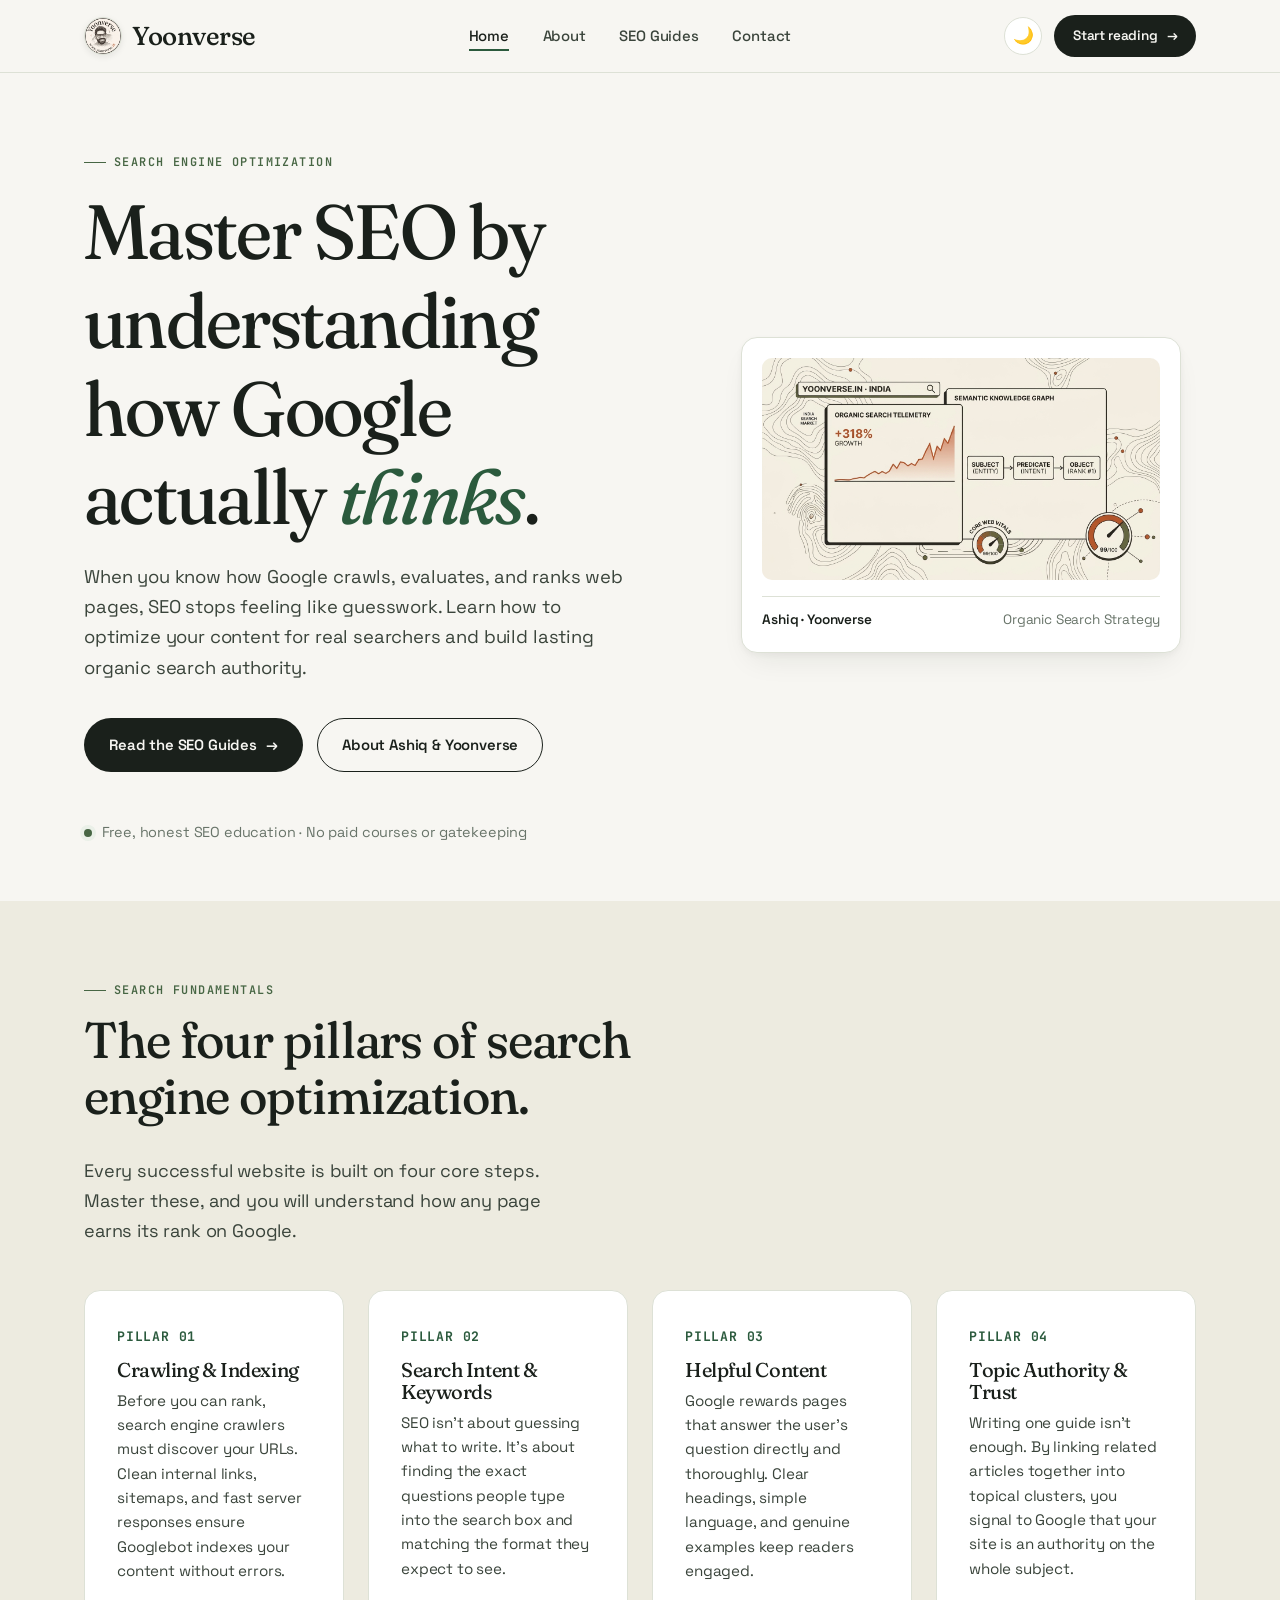
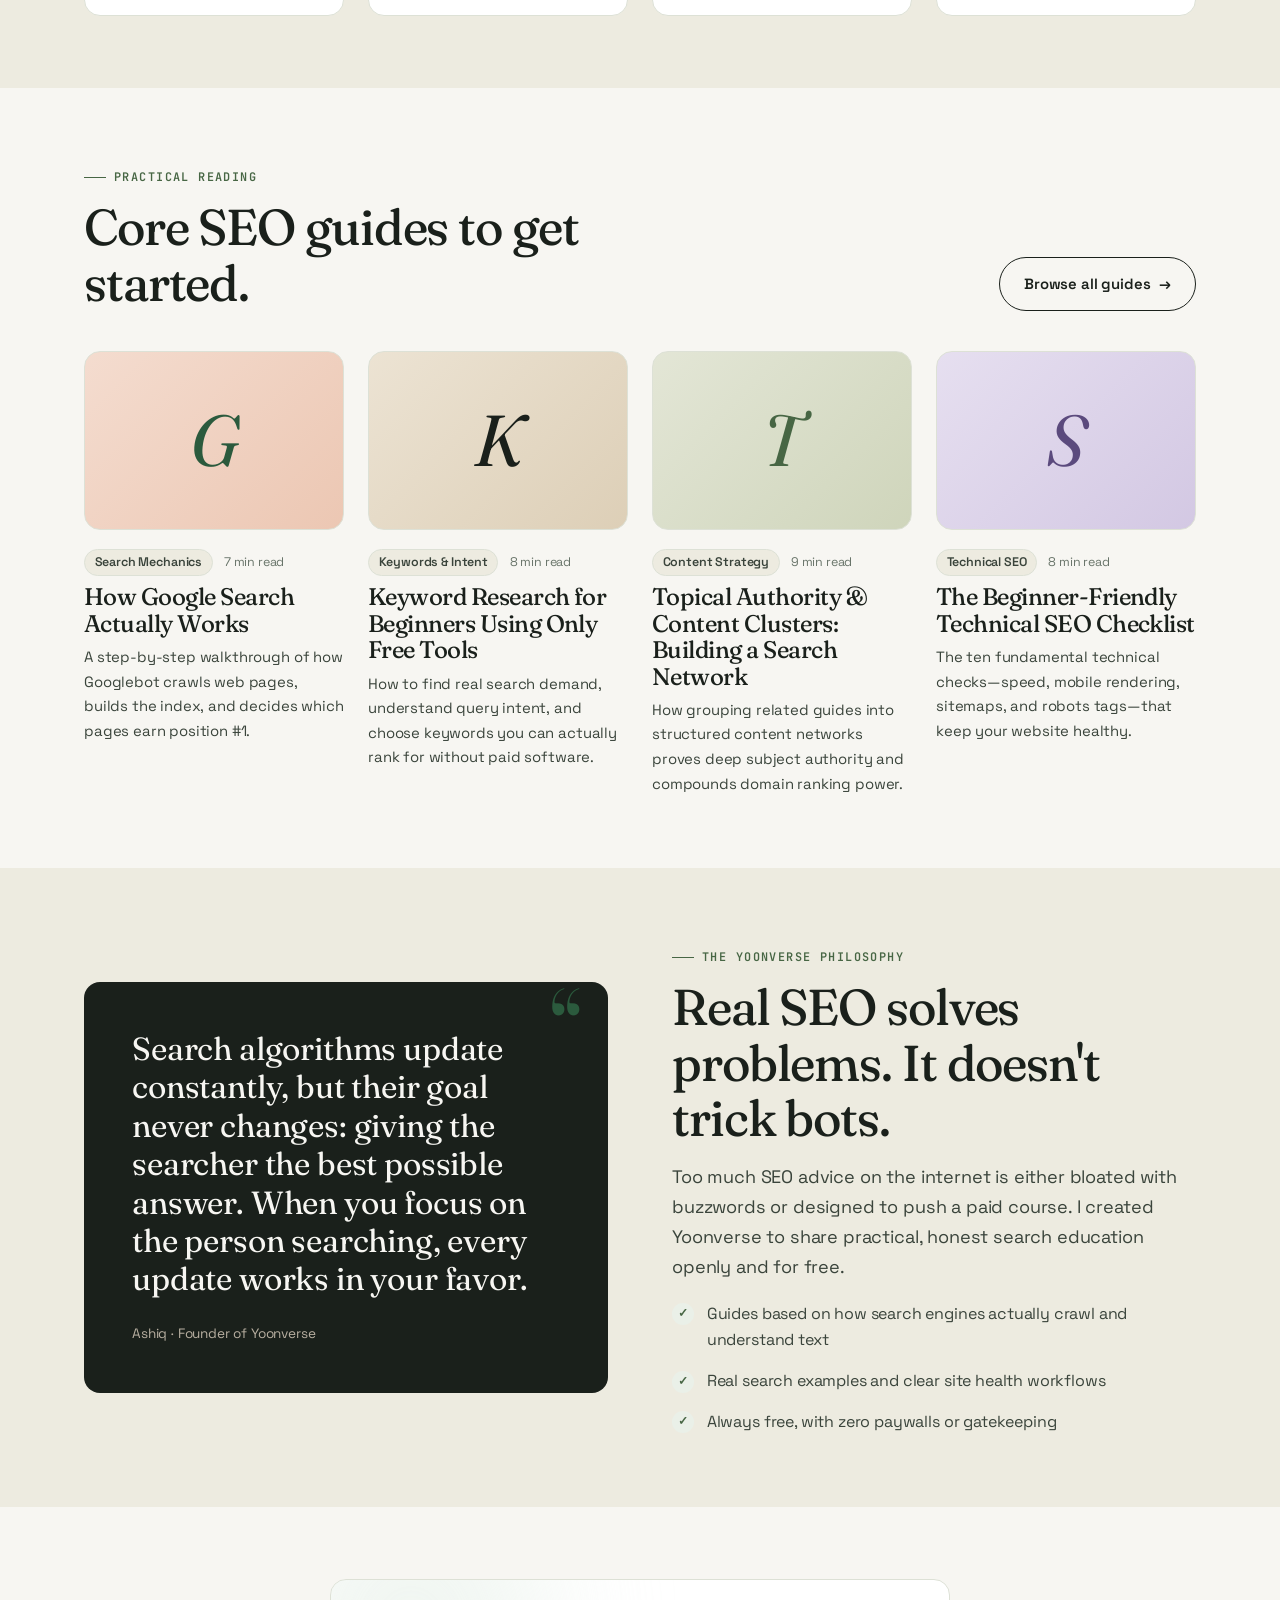
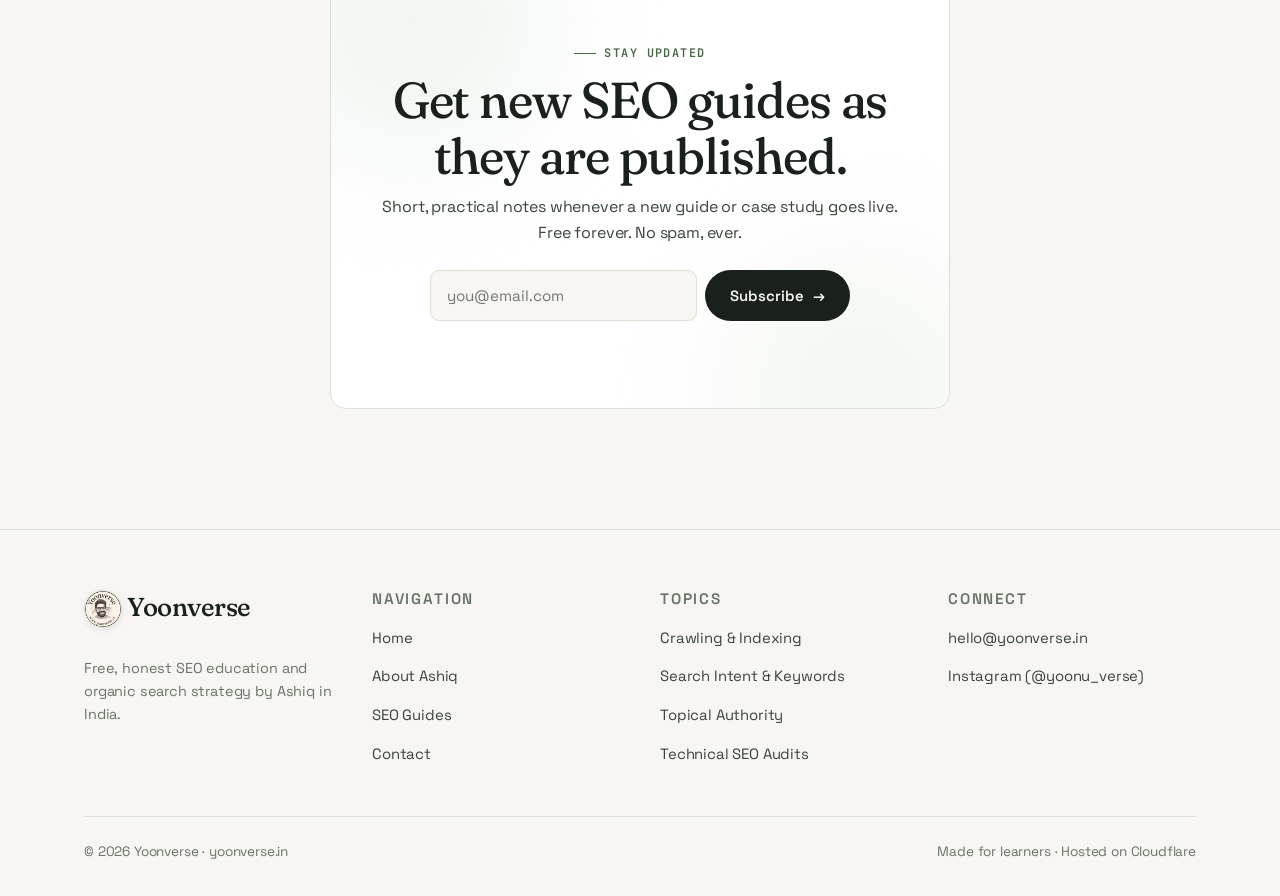
==== commit eb33a438: "Apply Natural Botanical & Earth theme with organic color palette" ====
--- a/index.html
+++ b/index.html
@@ -12,7 +12,7 @@
   <meta name="geo.placename" content="India">
   <link rel="canonical" href="https://yoonverse.in/">
   <meta name="robots" content="index, follow, max-image-preview:large">
-  <meta name="theme-color" content="#f6f1e8">
+  <meta name="theme-color" content="#f7f6f2">
   <meta property="og:type" content="website">
   <meta property="og:site_name" content="Yoonverse">
   <meta property="og:locale" content="en_IN">
--- a/style.css
+++ b/style.css
@@ -1,41 +1,41 @@
 /* ==========================================================================
-   Yoonverse — Editorial Beige Design System
+   Yoonverse — Natural Botanical & Earth Design System
    ========================================================================== */
 :root {
-  --bg: #f6f1e8;
-  --bg-soft: #efe7da;
-  --surface: #fffdf9;
-  --ink: #1d1b18;
-  --ink-soft: #4a453e;
-  --muted: #7d766b;
-  --line: #e2d8c8;
-  --accent: #c0532a;
-  --accent-soft: #f4dccf;
-  --olive: #4f5d3f;
-  --olive-soft: #e3e6d6;
+  --bg: #f7f6f2;
+  --bg-soft: #edebe0;
+  --surface: #ffffff;
+  --ink: #1a201b;
+  --ink-soft: #3a443b;
+  --muted: #687469;
+  --line: #dde1d6;
+  --accent: #2b5a3d;
+  --accent-soft: #e5efe7;
+  --olive: #476644;
+  --olive-soft: #eaf0e8;
   --serif: 'Fraunces', Georgia, serif;
   --sans: 'Space Grotesk', -apple-system, BlinkMacSystemFont, 'Segoe UI', sans-serif;
   --mono: 'JetBrains Mono', 'SFMono-Regular', Consolas, monospace;
-  --radius: 18px;
-  --radius-sm: 10px;
-  --shadow: 0 1px 2px rgba(29, 27, 24, .04), 0 12px 32px -12px rgba(29, 27, 24, .12);
+  --radius: 16px;
+  --radius-sm: 9px;
+  --shadow: 0 2px 6px rgba(26, 32, 27, .04), 0 14px 30px -10px rgba(26, 32, 27, .09);
   --ease: cubic-bezier(.16, 1, .3, 1);
   --max: 1160px;
 }
 
 [data-theme="dark"] {
-  --bg: #141311;
-  --bg-soft: #1d1b18;
-  --surface: #1b1916;
-  --ink: #f5eee3;
-  --ink-soft: #c9c0b1;
-  --muted: #8c8375;
-  --line: #2b2721;
-  --accent: #e26d42;
-  --accent-soft: #382218;
-  --olive: #92a97a;
-  --olive-soft: #252e1d;
-  --shadow: 0 1px 3px rgba(0, 0, 0, .4), 0 16px 36px -12px rgba(0, 0, 0, .6);
+  --bg: #101411;
+  --bg-soft: #161c17;
+  --surface: #1a221c;
+  --ink: #f0f4ee;
+  --ink-soft: #c2cdc0;
+  --muted: #7c8a7b;
+  --line: #243026;
+  --accent: #60a978;
+  --accent-soft: #1b3122;
+  --olive: #87b380;
+  --olive-soft: #1b261c;
+  --shadow: 0 2px 10px rgba(0, 0, 0, .4), 0 18px 36px -10px rgba(0, 0, 0, .6);
 }
 
 [data-theme="dark"] body::before {
